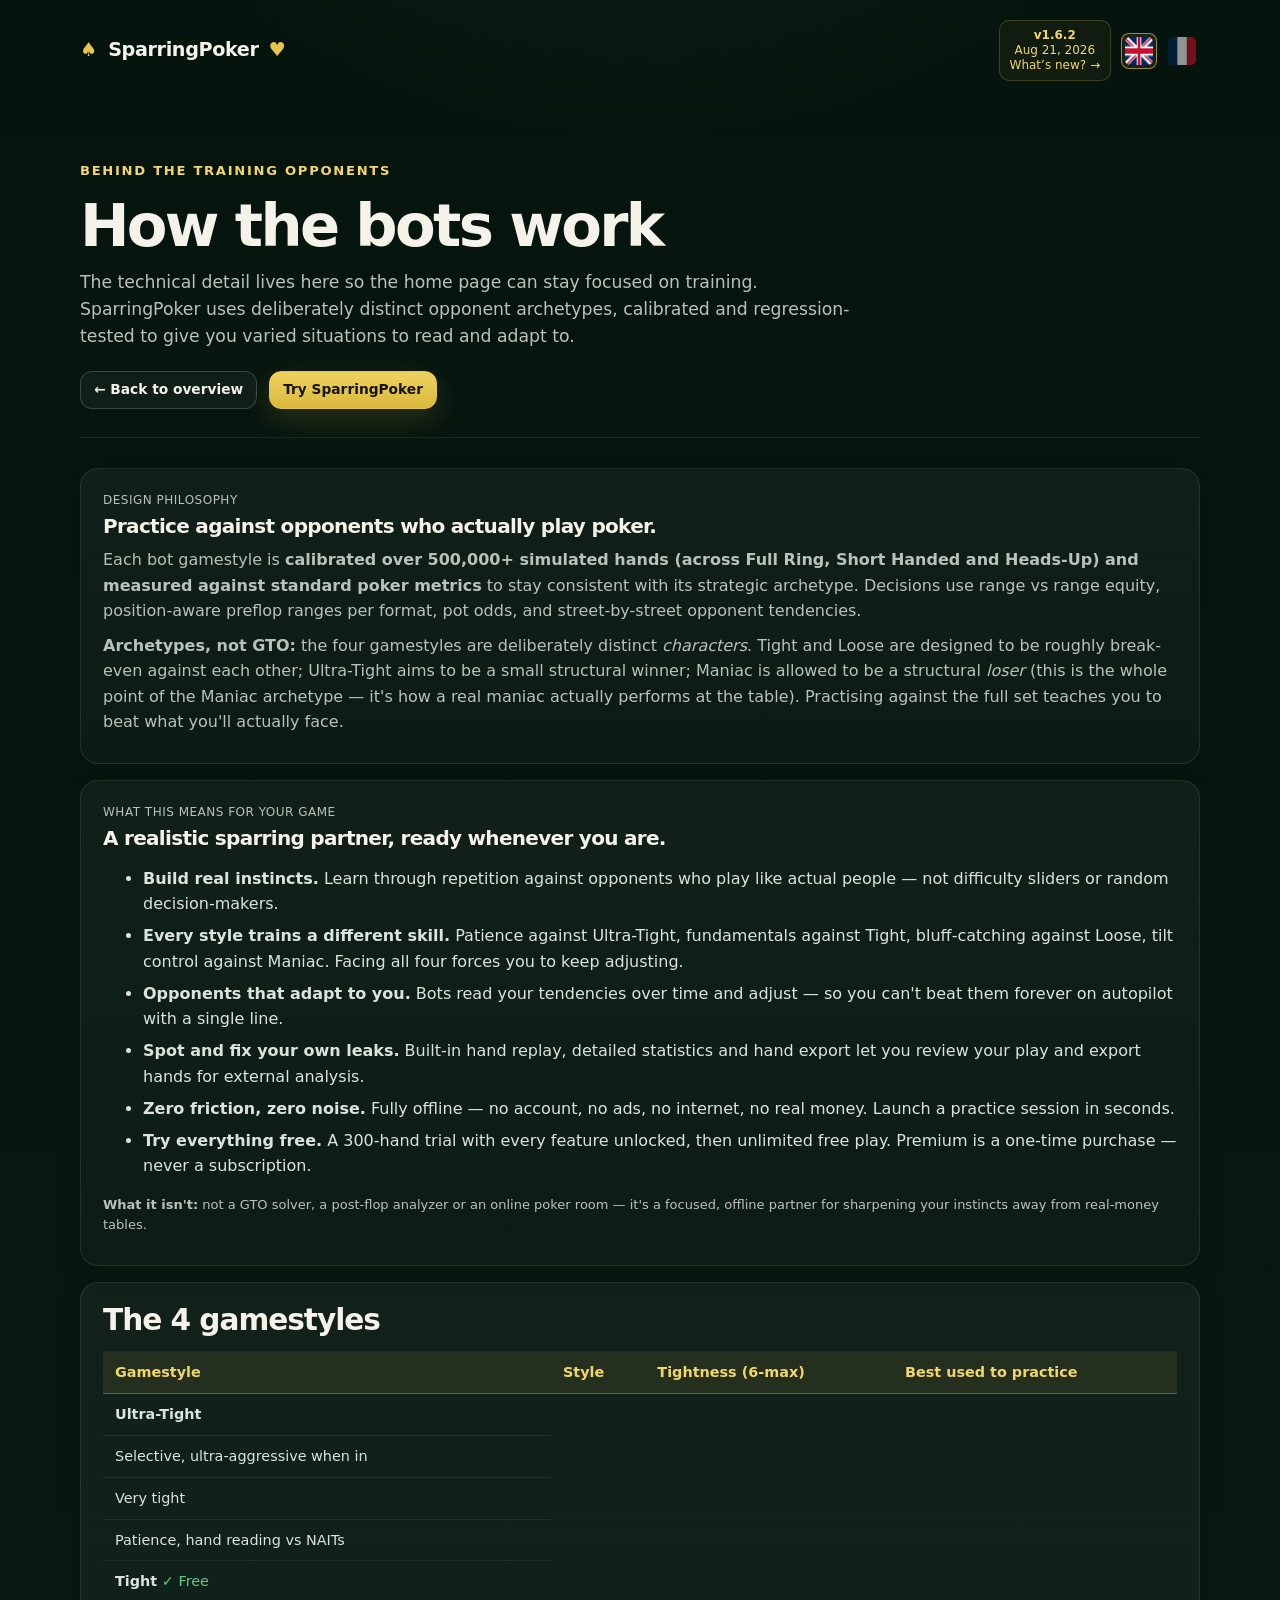
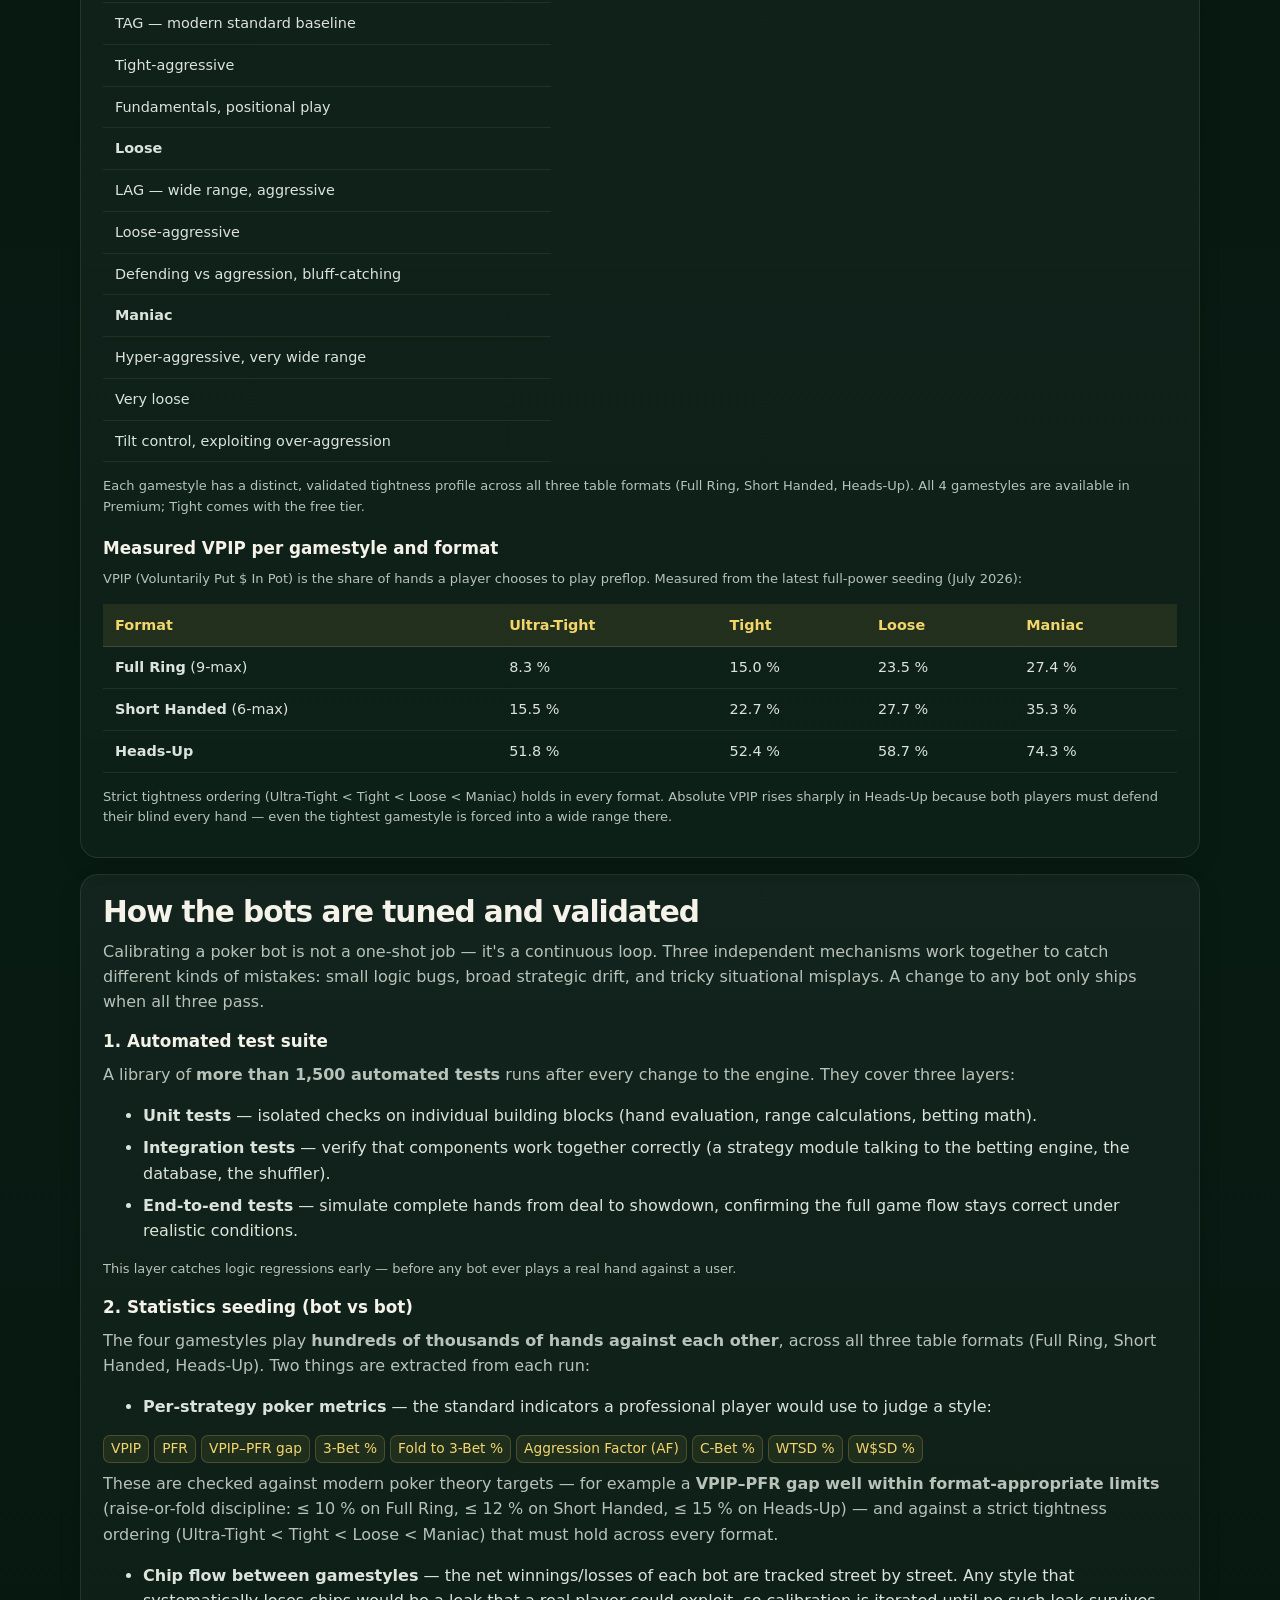
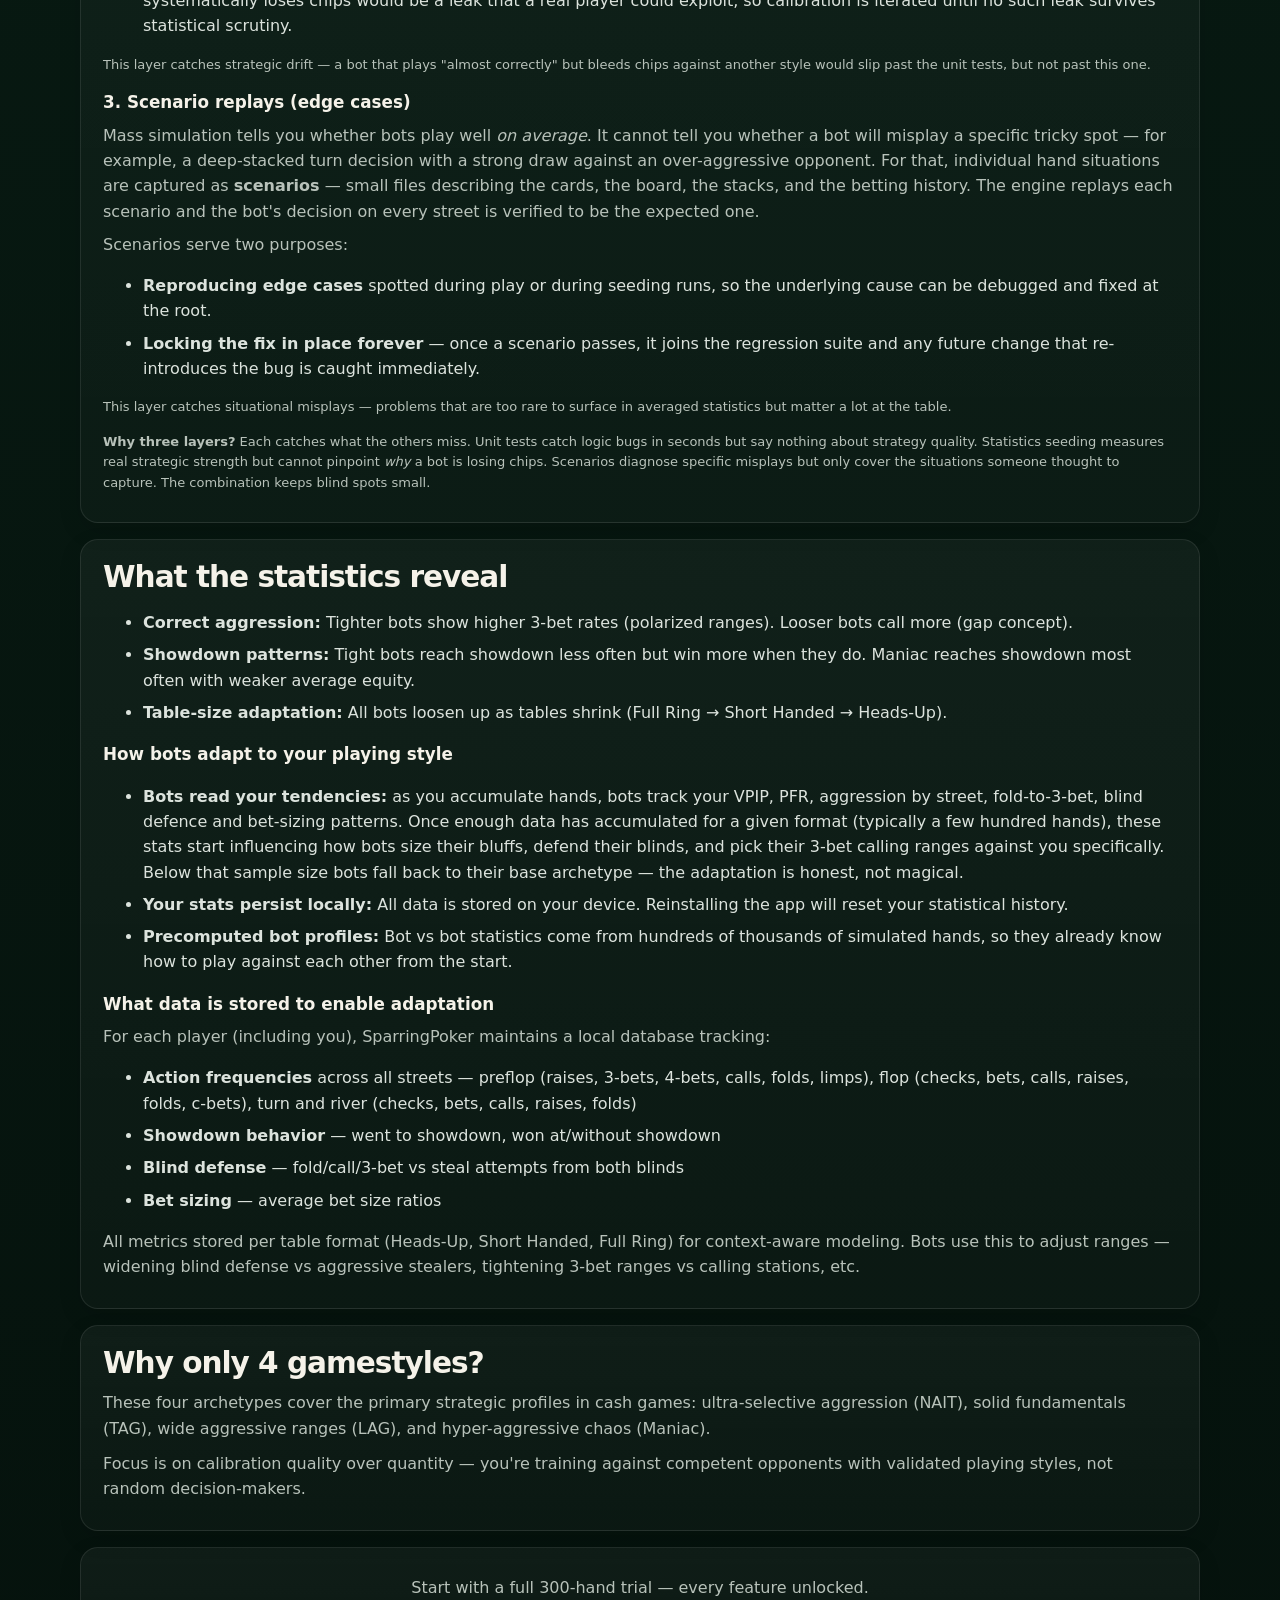
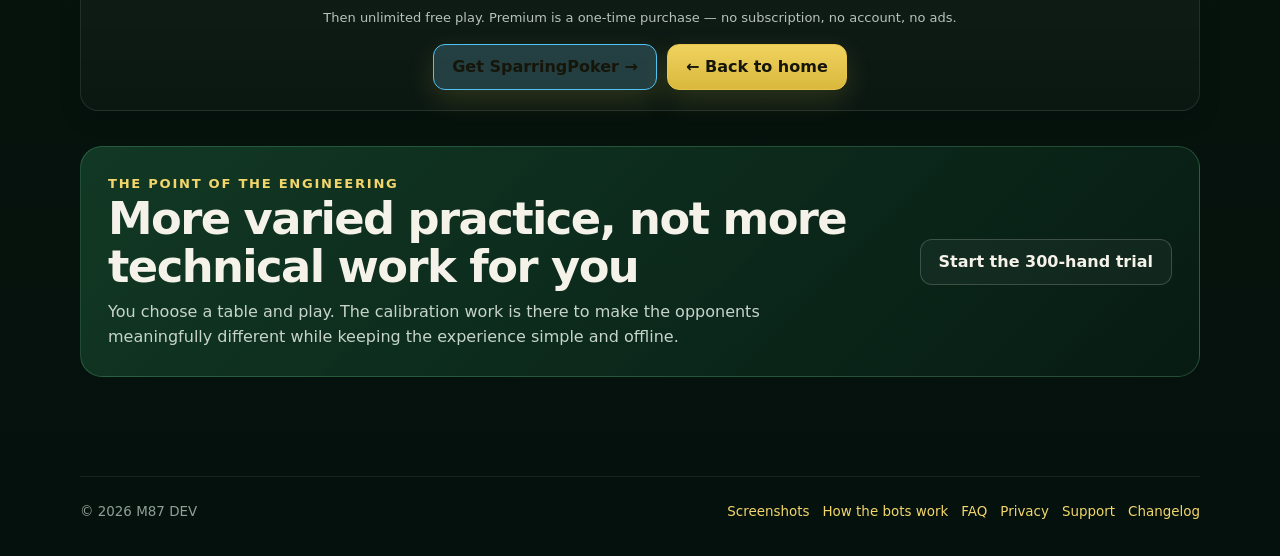
==== bots.html @ 1b7b64b9 "modified index's look&feel and message, step 2" ====
<!doctype html>
<html lang="en"><head><meta charset="utf-8"><meta name="viewport" content="width=device-width,initial-scale=1">
<title>How the Bots Work — SparringPoker</title><meta name="description" content="How SparringPoker calibrates distinct poker opponent styles for realistic offline practice."><meta name="theme-color" content="#071710">
<link rel="stylesheet" href="assets/site.css"></head>
<body data-base="" class=""><div class="shell"><header class="topbar">
      <a class="brand" href="index.html"><span class="brand-mark">♠</span> SparringPoker <span class="brand-mark">♥</span></a>
      <div class="top-actions">
        <a class="version-badge" href="changelog.html" aria-label="Latest version"></a>
        <div class="lang-switch" aria-label="Language">
          <button class="lang-btn" type="button" data-lang-flag="en" aria-label="English"><img src="flag_en.png" alt=""></button>
          <button class="lang-btn" type="button" data-lang-flag="fr" aria-label="Français"><img src="flag_fr.png" alt=""></button>
        </div>
      </div>
    </header><main class="page-main">
<section class="page-hero"><div class="page-kicker" data-lang="en">Behind the training opponents</div><div class="page-kicker" data-lang="fr">Dans les coulisses des adversaires d'entraînement</div>
<h1 data-lang="en">How the bots work</h1><h1 data-lang="fr">Comment fonctionnent les bots</h1>
<p class="lead" data-lang="en">The technical detail lives here so the home page can stay focused on training. SparringPoker uses deliberately distinct opponent archetypes, calibrated and regression-tested to give you varied situations to read and adapt to.</p>
<p class="lead" data-lang="fr">Les détails techniques sont regroupés ici afin que la page d'accueil reste centrée sur l'entraînement. SparringPoker utilise des archétypes d'adversaires volontairement distincts, calibrés et testés en régression pour vous exposer à des situations variées.</p>
<div class="actions"><a class="btn secondary small" href="index.html"><span data-lang="en">← Back to overview</span><span data-lang="fr">← Retour à la présentation</span></a><a class="btn small" href="index.html#download"><span data-lang="en">Try SparringPoker</span><span data-lang="fr">Essayer SparringPoker</span></a></div></section>
<div class="content-stack"><div class="box">
<p class="muted" style="margin:0 0 6px;font-size:12px;text-transform:uppercase;letter-spacing:0.5px">
<span class="active" data-lang="en">Design Philosophy</span>
<span data-lang="fr">Positionnement</span>
</p>
<h2 class="active" data-lang="en" style="font-size:20px;margin-bottom:10px">Practice against opponents who actually
      play poker.</h2>
<h2 data-lang="fr" style="font-size:20px;margin-bottom:10px">Entraînez-vous contre des adversaires qui jouent
      vraiment au poker.</h2>
<p class="active" data-lang="en">Each bot gamestyle is <strong>calibrated over 500,000+ simulated hands
        (across Full Ring, Short Handed and Heads-Up) and measured against standard poker metrics</strong> to stay
      consistent with its strategic archetype. Decisions use range vs range equity, position-aware preflop ranges per
      format, pot odds, and street-by-street opponent tendencies.</p>
<p data-lang="fr">Chaque style de jeu est <strong>calibré sur plus de 500 000 mains simulées (Full Ring, Short
        Handed et Heads-Up cumulés) et mesuré selon des métriques poker standard</strong> pour rester cohérent avec son
      archétype stratégique. Les décisions s'appuient sur l'équité range vs range, des ranges préflop par position
      spécifiques au format, les cotes du pot et les tendances adverses street par street.</p>
<p class="active" data-lang="en" style="margin-top:10px"><strong>Archetypes, not GTO:</strong> the four gamestyles
      are deliberately distinct <em>characters</em>. Tight and Loose are designed to be roughly break-even against each
      other; Ultra-Tight aims to be a small structural winner; Maniac is allowed to be a structural <em>loser</em>
      (this is the whole point of the Maniac archetype — it's how a real maniac actually performs at the table).
      Practising against the full set teaches you to beat what you'll actually face.</p>
<p data-lang="fr" style="margin-top:10px"><strong>Des archétypes, pas du GTO :</strong> les quatre styles sont des
      <em>personnages</em> volontairement distincts. Tight et Loose sont conçus pour être approximativement à
      l'équilibre l'un contre l'autre ; Sur nos statistiques bot contre bot, Ultra-Tight tend à être un léger gagnant
      structurel ; Maniac est dangereux et imprévisible,
      peut parfois gagner gros, mais est, sur le long terme, un <em>perdant</em> structurel (c'est tout l'intérêt de
      l'archétype Maniac :
      c'est ainsi qu'un vrai maniac se comporte réellement à la table). S'entraîner contre les 4 personnalités vous
      apprend à battre la plupart de ceux
      que vous rencontrerez réellement.
    </p>
</div>
<div class="box">
<p class="muted" style="margin:0 0 6px;font-size:12px;text-transform:uppercase;letter-spacing:0.5px">
<span class="active" data-lang="en">What this means for your game</span>
<span data-lang="fr">Ce que ça change pour votre jeu</span>
</p>
<h2 class="active" data-lang="en" style="font-size:20px;margin-bottom:10px">A realistic sparring partner, ready
      whenever you are.</h2>
<h2 data-lang="fr" style="font-size:20px;margin-bottom:10px">Un partenaire d'entraînement réaliste, disponible
      quand vous voulez.</h2>
<ul>
<li class="active" data-lang="en"><strong>Build real instincts.</strong> Learn through repetition against
        opponents who play like actual people — not difficulty sliders or random decision-makers.</li>
<li data-lang="fr"><strong>Développez de vrais réflexes.</strong> Apprenez par la répétition face à des
        adversaires qui jouent comme de vraies personnes — pas des curseurs de difficulté ni des décideurs aléatoires.</li>
<li class="active" data-lang="en"><strong>Every style trains a different skill.</strong> Patience against
        Ultra-Tight, fundamentals against Tight, bluff-catching against Loose, tilt control against Maniac. Facing all
        four forces you to keep adjusting.</li>
<li data-lang="fr"><strong>Chaque style travaille une compétence.</strong> La patience face à l'Ultra-Tight, les
        fondamentaux face au Tight, attraper les bluffs face au Loose, le contrôle du tilt face au Maniac. Affronter les
        quatre vous force à vous adapter en permanence.</li>
<li class="active" data-lang="en"><strong>Opponents that adapt to you.</strong> Bots read your tendencies over
        time and adjust — so you can't beat them forever on autopilot with a single line.</li>
<li data-lang="fr"><strong>Des adversaires qui s'adaptent à vous.</strong> Les bots lisent vos tendances au fil du
        temps et s'ajustent — impossible de les battre indéfiniment en pilote automatique avec une seule ligne.</li>
<li class="active" data-lang="en"><strong>Spot and fix your own leaks.</strong> Built-in hand replay, detailed
        statistics and hand export let you review your play and export hands for external analysis.</li>
<li data-lang="fr"><strong>Repérez et corrigez vos fuites.</strong> Le replay de mains intégré, des statistiques
        détaillées et l'export de mains vous permettent de revoir votre jeu et d'analyser vos mains ailleurs.</li>
<li class="active" data-lang="en"><strong>Zero friction, zero noise.</strong> Fully offline — no account, no ads,
        no internet, no real money. Launch a practice session in seconds.</li>
<li data-lang="fr"><strong>Aucune friction, aucun bruit.</strong> Entièrement hors ligne — pas de compte, pas de
        pubs, pas d'internet, pas d'argent réel. Lancez une session en quelques secondes.</li>
<li class="active" data-lang="en"><strong>Try everything free.</strong> A 300-hand trial with every feature
        unlocked, then unlimited free play. Premium is a one-time purchase — never a subscription.</li>
<li data-lang="fr"><strong>Essayez tout gratuitement.</strong> Un essai de 300 mains avec toutes les
        fonctionnalités débloquées, puis du jeu illimité gratuit. Le Premium est un achat unique — jamais un abonnement.</li>
</ul>
<p class="muted" data-lang="en" style="margin-top:10px;font-size:13px"><strong>What it isn't:</strong>
      not a GTO solver, a post-flop analyzer or an online poker room — it's a focused, offline partner for sharpening
      your instincts away from real-money tables.</p>
<p class="muted" data-lang="fr" style="margin-top:10px;font-size:13px"><strong>Ce que ce n'est pas :</strong> ni un
      solveur GTO, ni un analyseur post-flop, ni une salle de poker en ligne — c'est un partenaire hors ligne dédié à
      aiguiser vos réflexes, loin des tables en argent réel.</p>
</div>
<div class="box">
<h2 class="active" data-lang="en">The 4 gamestyles</h2>
<h2 data-lang="fr">Les 4 styles de jeu</h2>
<table>
<thead>
<tr>
<th><span class="active" data-lang="en">Gamestyle</span><span data-lang="fr">Style de jeu</span></th>
<th><span class="active" data-lang="en">Style</span><span data-lang="fr">Style</span></th>
<th><span class="active" data-lang="en">Tightness (6-max)</span><span data-lang="fr">Sélectivité
              (6-max)</span></th>
<th><span class="active" data-lang="en">Best used to practice</span><span data-lang="fr">Idéal pour
              pratiquer</span></th>
</tr>
</thead>
<tbody>
<tr>
<td class="active" data-lang="en"><strong>Ultra-Tight</strong></td>
<td data-lang="fr"><strong>Ultra-Tight</strong></td>
<td class="active" data-lang="en">Selective, ultra-aggressive when in</td>
<td data-lang="fr">Sélectif, ultra-agressif quand il joue</td>
<td class="active" data-lang="en">Very tight</td>
<td data-lang="fr">Très serré</td>
<td class="active" data-lang="en">Patience, hand reading vs NAITs</td>
<td data-lang="fr">Patience, lecture des mains face aux NAIT</td>
</tr>
<tr>
<td class="active" data-lang="en"><strong>Tight</strong> <span class="ok">✓ Free</span></td>
<td data-lang="fr"><strong>Tight</strong> <span class="ok">✓ Gratuit</span></td>
<td class="active" data-lang="en">TAG — modern standard baseline</td>
<td data-lang="fr">TAG — base standard moderne</td>
<td class="active" data-lang="en">Tight-aggressive</td>
<td data-lang="fr">Tight-aggressive</td>
<td class="active" data-lang="en">Fundamentals, positional play</td>
<td data-lang="fr">Fondamentaux, jeu positionnel</td>
</tr>
<tr>
<td class="active" data-lang="en"><strong>Loose</strong></td>
<td data-lang="fr"><strong>Loose</strong></td>
<td class="active" data-lang="en">LAG — wide range, aggressive</td>
<td data-lang="fr">LAG — large range, agressif</td>
<td class="active" data-lang="en">Loose-aggressive</td>
<td data-lang="fr">Loose-aggressive</td>
<td class="active" data-lang="en">Defending vs aggression, bluff-catching</td>
<td data-lang="fr">Défense contre l'agressivité, attraper les bluffs</td>
</tr>
<tr>
<td class="active" data-lang="en"><strong>Maniac</strong></td>
<td data-lang="fr"><strong>Maniac</strong></td>
<td class="active" data-lang="en">Hyper-aggressive, very wide range</td>
<td data-lang="fr">Hyper-agressif, range très large</td>
<td class="active" data-lang="en">Very loose</td>
<td data-lang="fr">Très large</td>
<td class="active" data-lang="en">Tilt control, exploiting over-aggression</td>
<td data-lang="fr">Contrôle du tilt, exploiter la sur-aggressivité</td>
</tr>
</tbody>
</table>
<p class="muted" data-lang="en" style="margin-top:8px;font-size:13px">Each gamestyle has a distinct,
      validated tightness profile across all three table formats (Full Ring, Short Handed, Heads-Up). All 4 gamestyles
      are available in Premium; Tight comes with the free tier.</p>
<p class="muted" data-lang="fr" style="margin-top:8px;font-size:13px">Chaque style de jeu a un profil de sélectivité
      distinct et validé sur les trois formats de table (Full Ring, Short Handed, Heads-Up). Les 4 styles sont
      disponibles en Premium ; Tight est inclus dans la version gratuite.</p>
<h3 class="active" data-lang="en" style="margin-top:18px">Measured VPIP per gamestyle and format</h3>
<h3 data-lang="fr" style="margin-top:18px">VPIP mesuré par style de jeu et par format</h3>
<p class="active" data-lang="en" style="font-size:13px">VPIP (Voluntarily Put $ In Pot) is the share of hands a
      player chooses to play preflop. Measured from the latest full-power seeding (July 2026):</p>
<p data-lang="fr" style="font-size:13px">VPIP (Voluntarily Put $ In Pot) est la part de mains qu'un joueur décide
      de jouer préflop. Mesuré sur des centaines de milliers de mains jouées automatiquement, bots contre bots (juillet 2026) :</p>
<table>
<thead>
<tr>
<th><span class="active" data-lang="en">Format</span><span data-lang="fr">Format</span></th>
<th>Ultra-Tight</th>
<th>Tight</th>
<th>Loose</th>
<th>Maniac</th>
</tr>
</thead>
<tbody>
<tr>
<td><strong>Full Ring</strong> (9-max)</td>
<td>8.3 %</td>
<td>15.0 %</td>
<td>23.5 %</td>
<td>27.4 %</td>
</tr>
<tr>
<td><strong>Short Handed</strong> (6-max)</td>
<td>15.5 %</td>
<td>22.7 %</td>
<td>27.7 %</td>
<td>35.3 %</td>
</tr>
<tr>
<td><strong>Heads-Up</strong></td>
<td>51.8 %</td>
<td>52.4 %</td>
<td>58.7 %</td>
<td>74.3 %</td>
</tr>
</tbody>
</table>
<p class="muted" data-lang="en" style="font-size:13px">Strict tightness ordering (Ultra-Tight &lt;
      Tight &lt; Loose &lt; Maniac) holds in every format. Absolute VPIP rises sharply in Heads-Up because both players
      must defend their blind every hand — even the tightest gamestyle is forced into a wide range there.</p>
<p class="muted" data-lang="fr" style="font-size:13px">L'ordre strict de sélectivité (Ultra-Tight &lt; Tight &lt;
      Loose &lt; Maniac) est respecté sur chaque format. Le VPIP absolu monte fortement en Heads-Up parce que les deux
      joueurs doivent défendre leur blinde à chaque main — même le style le plus serré y est contraint à une range
      large.</p>
</div>
<div class="box">
<h2 class="active" data-lang="en">How the bots are tuned and validated</h2>
<h2 data-lang="fr">Comment les bots sont calibrés et validés</h2>
<p class="active" data-lang="en">Calibrating a poker bot is not a one-shot job — it's a continuous loop. Three
      independent mechanisms work together to catch different kinds of mistakes: small logic bugs, broad strategic
      drift, and tricky situational misplays. A change to any bot only ships when all three pass.</p>
<p data-lang="fr">Calibrer un bot de poker n'est pas un travail ponctuel — c'est une boucle continue. Trois
      mécanismes indépendants travaillent ensemble pour détecter différents types d'erreurs : petits bugs logiques,
      dérives stratégiques globales, et erreurs dans des situations délicates. Une modification d'un bot n'est validée
      que lorsque les trois mécanismes passent.</p>
<h3 class="active" data-lang="en" style="margin-top:14px">1. Automated test suite</h3>
<h3 data-lang="fr" style="margin-top:14px">1. Suite de tests automatisés</h3>
<p class="active" data-lang="en">A library of <strong>more than 1,500 automated tests</strong> runs after every
      change to the engine. They cover three layers:</p>
<p data-lang="fr">Une bibliothèque de <strong>plus de 1 500 tests automatisés</strong> s'exécute après chaque
      modification du moteur. Elle couvre trois couches :</p>
<ul>
<li class="active" data-lang="en"><strong>Unit tests</strong> — isolated checks on individual building blocks
        (hand evaluation, range calculations, betting math).</li>
<li data-lang="fr"><strong>Tests unitaires</strong> — vérifications isolées sur les briques individuelles
        (évaluation des mains, calcul des ranges, mathématiques de mise).</li>
<li class="active" data-lang="en"><strong>Integration tests</strong> — verify that components work together
        correctly (a strategy module talking to the betting engine, the database, the shuffler).</li>
<li data-lang="fr"><strong>Tests d'intégration</strong> — vérifient que les composants fonctionnent correctement
        ensemble (un module de stratégie qui dialogue avec le moteur de mise, la base de données, le mélangeur).</li>
<li class="active" data-lang="en"><strong>End-to-end tests</strong> — simulate complete hands from deal to
        showdown, confirming the full game flow stays correct under realistic conditions.</li>
<li data-lang="fr"><strong>Tests end-to-end</strong> — simulent des mains complètes du donne au showdown, en
        confirmant que le déroulement complet du jeu reste correct dans des conditions réalistes.</li>
</ul>
<p class="muted" data-lang="en" style="font-size:13px">This layer catches logic regressions early —
      before any bot ever plays a real hand against a user.</p>
<p class="muted" data-lang="fr" style="font-size:13px">Cette couche attrape les régressions logiques tôt — avant
      qu'un bot ne joue une seule vraie main contre un utilisateur.</p>
<h3 class="active" data-lang="en" style="margin-top:14px">2. Statistics seeding (bot vs bot)</h3>
<h3 data-lang="fr" style="margin-top:14px">2. Seeding statistique (bot vs bot)</h3>
<p class="active" data-lang="en">The four gamestyles play <strong>hundreds of thousands of hands against each
        other</strong>, across all three table formats (Full Ring, Short Handed, Heads-Up). Two things are extracted
      from each run:</p>
<p data-lang="fr">Les quatre styles de jeu disputent <strong>des centaines de milliers de mains les uns contre les
        autres</strong>, sur les trois formats (Full Ring, Short Handed, Heads-Up). Deux choses sont extraites de chaque
      session :</p>
<ul>
<li class="active" data-lang="en"><strong>Per-strategy poker metrics</strong> — the standard indicators a
        professional player would use to judge a style:</li>
<li data-lang="fr"><strong>Métriques poker par stratégie</strong> — les indicateurs standards qu'un joueur
        professionnel utiliserait pour juger un style :</li>
</ul>
<p style="margin-top:6px">
<span class="stat-pill">VPIP</span>
<span class="stat-pill">PFR</span>
<span class="stat-pill">VPIP–PFR gap</span>
<span class="stat-pill">3-Bet %</span>
<span class="stat-pill">Fold to 3-Bet %</span>
<span class="stat-pill">Aggression Factor (AF)</span>
<span class="stat-pill">C-Bet %</span>
<span class="stat-pill">WTSD %</span>
<span class="stat-pill">W$SD %</span>
</p>
<p class="active" data-lang="en" style="margin-top:8px">These are checked against modern poker theory targets — for
      example a <strong>VPIP–PFR gap well within format-appropriate limits</strong> (raise-or-fold discipline: ≤ 10 %
      on Full Ring, ≤ 12 % on Short Handed, ≤ 15 % on Heads-Up) — and against a strict tightness
      ordering (Ultra-Tight &lt; Tight &lt; Loose &lt; Maniac) that must hold across every format.</p>
<p data-lang="fr" style="margin-top:8px">Elles sont confrontées aux cibles de la théorie poker moderne — par
      exemple un <strong>écart VPIP–PFR dans les limites du format</strong> (discipline raise-or-fold : ≤ 10 % en Full
      Ring, ≤ 12 % en Short Handed, ≤ 15 % en Heads-Up) — et à un ordre de sélectivité
      strict (Ultra-Tight &lt; Tight &lt; Loose &lt; Maniac) qui doit être respecté sur chaque format.</p>
<ul>
<li class="active" data-lang="en"><strong>Chip flow between gamestyles</strong> — the net winnings/losses of each
        bot are tracked street by street. Any style that systematically loses chips would be a leak that a real player
        could exploit, so calibration is iterated until no such leak survives statistical scrutiny.</li>
<li data-lang="fr"><strong>Flux de jetons entre styles</strong> — les gains/pertes nets de chaque bot sont suivis
        street par street. Tout style qui perdrait systématiquement des jetons constituerait une fuite qu'un joueur
        réel pourrait exploiter, la calibration est donc itérée jusqu'à ce qu'aucune fuite ne survive à l'analyse
        statistique.</li>
</ul>
<p class="muted" data-lang="en" style="font-size:13px">This layer catches strategic drift — a bot
      that plays "almost correctly" but bleeds chips against another style would slip past the unit tests, but not past
      this one.</p>
<p class="muted" data-lang="fr" style="font-size:13px">Cette couche attrape les dérives stratégiques — un bot qui
      joue « presque correctement » mais perd des jetons contre un autre style passerait au travers des tests
      unitaires, mais pas de celui-ci.</p>
<h3 class="active" data-lang="en" style="margin-top:14px">3. Scenario replays (edge cases)</h3>
<h3 data-lang="fr" style="margin-top:14px">3. Replays de scénarios (cas particuliers)</h3>
<p class="active" data-lang="en">Mass simulation tells you whether bots play well <em>on average</em>. It cannot
      tell you whether a bot will misplay a specific tricky spot — for example, a deep-stacked turn decision with a
      strong draw against an over-aggressive opponent. For that, individual hand situations are captured as
      <strong>scenarios</strong> — small files describing the cards, the board, the stacks, and the betting history.
      The engine replays each scenario and the bot's decision on every street is verified to be the expected one.
    </p>
<p data-lang="fr">La simulation de masse vous dit si les bots jouent bien <em>en moyenne</em>. Elle ne peut pas
      dire si un bot va mal jouer un spot délicat précis — par exemple une décision au turn en stack profond avec un
      tirage fort face à un adversaire sur-agressif. Pour ça, des situations individuelles sont capturées sous forme
      de <strong>scénarios</strong> — de petits fichiers décrivant les cartes, le board, les stacks, et l'historique
      de mise. Le moteur rejoue chaque scénario et la décision du bot à chaque street est vérifiée comme étant celle
      attendue.</p>
<p class="active" data-lang="en" style="margin-top:8px">Scenarios serve two purposes:</p>
<p data-lang="fr" style="margin-top:8px">Les scénarios servent à deux choses :</p>
<ul>
<li class="active" data-lang="en"><strong>Reproducing edge cases</strong> spotted during play or during seeding
        runs, so the underlying cause can be debugged and fixed at the root.</li>
<li data-lang="fr"><strong>Reproduire des cas particuliers</strong> repérés en jeu ou lors des seedings, pour que
        la cause profonde puisse être déboguée et corrigée à la racine.</li>
<li class="active" data-lang="en"><strong>Locking the fix in place forever</strong> — once a scenario passes, it
        joins the regression suite and any future change that re-introduces the bug is caught immediately.</li>
<li data-lang="fr"><strong>Verrouiller la correction de manière permanente</strong> — une fois qu'un scénario
        passe, il rejoint la suite de régression et toute modification future qui réintroduirait le bug est détectée
        immédiatement.</li>
</ul>
<p class="muted" data-lang="en" style="font-size:13px">This layer catches situational misplays —
      problems that are too rare to surface in averaged statistics but matter a lot at the table.</p>
<p class="muted" data-lang="fr" style="font-size:13px">Cette couche attrape les erreurs situationnelles — des
      problèmes trop rares pour ressortir dans les statistiques moyennées, mais qui comptent beaucoup à la table.</p>
<p class="muted" data-lang="en" style="margin-top:14px;font-size:13px"><strong>Why three
        layers?</strong>
      Each catches what the others miss. Unit tests catch logic bugs in seconds but say nothing about strategy quality.
      Statistics seeding measures real strategic strength but cannot pinpoint <em>why</em> a bot is losing chips.
      Scenarios diagnose specific misplays but only cover the situations someone thought to capture. The combination
      keeps blind spots small.</p>
<p class="muted" data-lang="fr" style="margin-top:14px;font-size:13px"><strong>Pourquoi trois couches ?</strong>
      Chacune attrape ce que les autres ratent. Les tests unitaires détectent les bugs logiques en quelques secondes
      mais ne disent rien sur la qualité stratégique. Le seeding statistique mesure la force stratégique réelle mais
      ne peut pas pointer <em>pourquoi</em> un bot perd des jetons. Les scénarios diagnostiquent des erreurs précises
      mais ne couvrent que les situations que quelqu'un a pensé à capturer. La combinaison réduit les angles morts.</p>
</div>
<div class="box">
<h2 class="active" data-lang="en">What the statistics reveal</h2>
<h2 data-lang="fr">Ce que révèlent les statistiques</h2>
<ul>
<li class="active" data-lang="en"><strong>Correct aggression:</strong> Tighter bots show higher 3-bet rates
        (polarized ranges). Looser bots call more (gap concept).</li>
<li data-lang="fr"><strong>Agression correcte :</strong> Les bots tight ont des taux de 3-bet plus élevés (ranges
        polarisées). Les bots loose appellent plus (gap concept).</li>
<li class="active" data-lang="en"><strong>Showdown patterns:</strong> Tight bots reach showdown less often but win
        more when they do. Maniac reaches showdown most often with weaker average equity.</li>
<li data-lang="fr"><strong>Patterns au showdown :</strong> Les bots tight vont moins souvent au showdown mais
        gagnent davantage quand ils y vont. Le Maniac y va plus souvent avec une equity moyenne plus faible.</li>
<li class="active" data-lang="en"><strong>Table-size adaptation:</strong> All bots loosen up as tables shrink
        (Full Ring → Short Handed → Heads-Up).</li>
<li data-lang="fr"><strong>Adaptation aux formats :</strong> Tous les bots s'élargissent quand la table rétrécit
        (Full Ring → Short Handed → Heads-Up).</li>
</ul>
<h3 class="active" data-lang="en" style="margin-top:14px">How bots adapt to your playing style</h3>
<h3 data-lang="fr" style="margin-top:14px">Comment les bots s'adaptent à votre style</h3>
<ul>
<li class="active" data-lang="en"><strong>Bots read your tendencies:</strong> as you accumulate hands, bots
        track your VPIP, PFR, aggression by street, fold-to-3-bet, blind defence and bet-sizing patterns. Once enough
        data has accumulated for a given format (typically a few hundred hands), these stats start influencing how
        bots size their bluffs, defend their blinds, and pick their 3-bet calling ranges against you specifically.
        Below that sample size bots fall back to their base archetype — the adaptation is honest, not magical.</li>
<li data-lang="fr"><strong>Les bots lisent vos tendances :</strong> au fil des mains, les bots suivent vos VPIP,
        PFR, agressivité par street, fold-to-3-bet, défense des blindes et patterns de mise. Une fois assez de données
        accumulées pour un format donné (typiquement quelques centaines de mains), ces stats commencent à influencer
        la façon dont les bots dimensionnent leurs bluffs, défendent leurs blindes et choisissent leurs ranges de call
        de 3-bet contre vous spécifiquement. En dessous de ce seuil, les bots reviennent à leur archétype de base —
        l'adaptation est honnête, pas magique.</li>
<li class="active" data-lang="en"><strong>Your stats persist locally:</strong> All data is stored on your device.
        Reinstalling the app will reset your statistical history.</li>
<li data-lang="fr"><strong>Vos stats persistent localement :</strong> Toutes les données sont stockées sur votre
        appareil. Réinstaller l'app réinitialisera votre historique statistique.</li>
<li class="active" data-lang="en"><strong>Precomputed bot profiles:</strong> Bot vs bot statistics come from
        hundreds of thousands of simulated hands, so they already know how to play against each other from the start.
      </li>
<li data-lang="fr"><strong>Profils de bots précalculés :</strong> Les statistiques bot vs bot proviennent de
        centaines de milliers de mains simulées, ils savent donc déjà jouer les uns contre les autres dès le départ.
      </li>
</ul>
<h3 class="active" data-lang="en" style="margin-top:14px">What data is stored to enable adaptation</h3>
<h3 data-lang="fr" style="margin-top:14px">Quelles données sont stockées pour permettre l'adaptation</h3>
<p class="active" data-lang="en">For each player (including you), SparringPoker maintains a local database tracking:
    </p>
<p data-lang="fr">Pour chaque joueur (vous inclus), SparringPoker maintient une base de données locale qui suit :
    </p>
<ul>
<li class="active" data-lang="en"><strong>Action frequencies</strong> across all streets — preflop (raises,
        3-bets, 4-bets, calls, folds, limps), flop (checks, bets, calls, raises, folds, c-bets), turn and river (checks,
        bets, calls, raises, folds)</li>
<li data-lang="fr"><strong>Fréquences d'action</strong> sur toutes les streets — preflop (relances, 3-bets,
        4-bets, calls, folds, limps), flop (checks, mises, calls, relances, folds, c-bets), turn et river (checks,
        mises, calls, relances, folds)</li>
<li class="active" data-lang="en"><strong>Showdown behavior</strong> — went to showdown, won at/without showdown
      </li>
<li data-lang="fr"><strong>Comportement au showdown</strong> — allé au showdown, gagné avec/sans showdown</li>
<li class="active" data-lang="en"><strong>Blind defense</strong> — fold/call/3-bet vs steal attempts from both
        blinds</li>
<li data-lang="fr"><strong>Défense des blindes</strong> — fold/call/3-bet face aux tentatives de vol depuis les
        deux blindes</li>
<li class="active" data-lang="en"><strong>Bet sizing</strong> — average bet size ratios</li>
<li data-lang="fr"><strong>Taille des mises</strong> — ratios moyens de mise</li>
</ul>
<p class="active" data-lang="en" style="margin-top:8px">All metrics stored per table format (Heads-Up, Short Handed,
      Full Ring) for context-aware modeling. Bots use this to adjust ranges — widening blind defense vs aggressive
      stealers, tightening 3-bet ranges vs calling stations, etc.</p>
<p data-lang="fr" style="margin-top:8px">Toutes les métriques sont stockées par format de table (Heads-Up, Short
      Handed, Full Ring) pour une modélisation contextuelle. Les bots utilisent ces données pour ajuster leurs ranges —
      élargir la défense des blindes face aux voleurs agressifs, resserrer les ranges de 3-bet face aux calling
      stations, etc.</p>
</div>
<div class="box">
<h2 class="active" data-lang="en">Why only 4 gamestyles?</h2>
<h2 data-lang="fr">Pourquoi seulement 4 styles de jeu ?</h2>
<p class="active" data-lang="en">These four archetypes cover the primary strategic profiles in cash games:
      ultra-selective aggression (NAIT), solid fundamentals (TAG), wide aggressive ranges (LAG), and hyper-aggressive
      chaos (Maniac).</p>
<p data-lang="fr">Ces quatre archétypes couvrent les profils stratégiques principaux en cash game : agressivité
      ultra-sélective (NAIT), fondamentaux solides (TAG), ranges larges agressives (LAG), et chaos hyper-agressif
      (Maniac).</p>
<p class="active" data-lang="en" style="margin-top:10px">Focus is on calibration quality over quantity — you're
      training against competent opponents with validated playing styles, not random decision-makers.</p>
<p data-lang="fr" style="margin-top:10px">L'accent est mis sur la qualité de calibration plutôt que sur la quantité
      — vous vous entraînez contre des adversaires compétents aux styles validés, pas contre des décideurs aléatoires.
    </p>
</div>
<div class="box" style="text-align:center;padding:20px">
<p class="active" data-lang="en" style="font-size:16px;margin-bottom:6px">Start with a full 300-hand trial — every
      feature unlocked.</p>
<p data-lang="fr" style="font-size:16px;margin-bottom:6px">Commencez avec un essai complet de 300 mains — toutes les
      fonctionnalités débloquées.</p>
<p class="muted" style="font-size:13px;margin-bottom:16px">
<span class="active" data-lang="en">Then unlimited free play. Premium is a one-time purchase — no subscription,
        no account, no ads.</span>
<span data-lang="fr">Puis du jeu illimité gratuit. Le Premium est un achat unique — sans abonnement, sans
        compte, sans pub.</span>
</p>
<div style="display:flex;gap:10px;justify-content:center;flex-wrap:wrap">
<a class="btn" href="index.html#download" style="background:rgba(129,212,250,0.2);font-weight:600;border-color:#4fc3f7">
<span class="active" data-lang="en">Get SparringPoker →</span>
<span data-lang="fr">Obtenir SparringPoker →</span>
</a>
<a class="btn" href="index.html">
<span class="active" data-lang="en">← Back to home</span>
<span data-lang="fr">← Retour à l'accueil</span>
</a>
</div>
</div></div>
<section class="section compact"><div class="privacy-banner"><div><div class="section-kicker" data-lang="en">The point of the engineering</div><div class="section-kicker" data-lang="fr">Le but de cette ingénierie</div><h2 data-lang="en">More varied practice, not more technical work for you</h2><h2 data-lang="fr">Plus de variété à l'entraînement, pas plus de technique à gérer</h2><p data-lang="en">You choose a table and play. The calibration work is there to make the opponents meaningfully different while keeping the experience simple and offline.</p><p data-lang="fr">Vous choisissez une table et vous jouez. Le travail de calibration sert à rendre les adversaires réellement différents tout en gardant une expérience simple et hors ligne.</p></div><a class="cta secondary" href="index.html#download"><span data-lang="en">Start the 300-hand trial</span><span data-lang="fr">Commencer l'essai de 300 mains</span></a></div></section>
</main><footer class="footer">
      <div>© <span data-current-year></span> M87 DEV</div>
      <div class="footer-links">
        <a href="screenshots.html"><span data-lang="en">Screenshots</span><span data-lang="fr">Captures</span></a>
        <a href="bots.html"><span data-lang="en">How the bots work</span><span data-lang="fr">Fonctionnement des bots</span></a>
        <a href="faq.html">FAQ</a>
        <a href="privacy.html"><span data-lang="en">Privacy</span><span data-lang="fr">Confidentialité</span></a>
        <a href="support.html">Support</a>
        <a href="changelog.html">Changelog</a>
      </div>
    </footer></div><script src="assets/site.js"></script></body></html>
---- assets/site.css ----
:root {
  --bg:#06140e; --bg-2:#0a2117; --panel:rgba(14,35,26,.88); --panel-strong:rgba(17,42,31,.96);
  --line:rgba(238,200,76,.20); --line-soft:rgba(255,255,255,.09); --gold:#e7c44a; --gold-2:#f2d66c;
  --green:#67c58a; --text:#f5f2e9; --muted:#b8c2ba; --muted-2:#8fa097; --danger:#e98575;
  --radius:18px; --shadow:0 18px 45px rgba(0,0,0,.34);
}
*{box-sizing:border-box} html{scroll-behavior:smooth} body{margin:0;font-family:Inter,ui-sans-serif,system-ui,-apple-system,BlinkMacSystemFont,"Segoe UI",sans-serif;color:var(--text);background:radial-gradient(circle at 50% -10%,rgba(35,105,71,.34),transparent 42rem),linear-gradient(180deg,#06140e 0%,#081b13 45%,#05110c 100%);min-height:100vh;line-height:1.58}
a{color:var(--gold-2);text-decoration:none} a:hover{text-decoration:underline} img{max-width:100%} code{color:#f0d878}
.shell{width:min(1120px,calc(100% - 32px));margin:0 auto}.narrow{width:min(860px,calc(100% - 32px));margin:0 auto}
.topbar{display:flex;align-items:center;justify-content:space-between;gap:20px;padding:20px 0 10px}.brand{display:flex;align-items:baseline;gap:10px;color:var(--text);font-weight:800;letter-spacing:-.02em;font-size:1.2rem}.brand:hover{text-decoration:none}.brand-mark{color:var(--gold);letter-spacing:.05em}.top-actions{display:flex;align-items:center;gap:10px;flex-wrap:wrap;justify-content:flex-end}.lang-switch{display:flex;gap:7px}.lang-btn{appearance:none;border:1px solid transparent;background:transparent;padding:3px;border-radius:8px;cursor:pointer;opacity:.55;line-height:0}.lang-btn:hover{opacity:.9}.lang-btn.active{opacity:1;border-color:rgba(231,196,74,.65);background:rgba(231,196,74,.08)}.lang-btn img{width:28px;height:28px;border-radius:5px;display:block}.version-badge{display:none;padding:7px 10px;border:1px solid var(--line);border-radius:10px;color:var(--gold-2);background:rgba(231,196,74,.05);font-size:12px;text-align:center;line-height:1.25}.version-badge:hover{background:rgba(231,196,74,.11);text-decoration:none}
.hero{padding:46px 0 38px;display:grid;grid-template-columns:.94fr 1.06fr;gap:52px;align-items:center}.eyebrow,.section-kicker,.page-kicker{color:var(--gold-2);font-size:.82rem;font-weight:800;text-transform:uppercase;letter-spacing:.13em;margin-bottom:13px}.hero h1{font-size:clamp(2.45rem,4.6vw,4.2rem);line-height:1.01;letter-spacing:-.05em;margin:0 0 20px;max-width:620px}.hero-copy{font-size:clamp(1.04rem,1.8vw,1.2rem);color:#d8ddd7;max-width:630px;margin:0 0 25px}.hero-copy strong{color:#fff}.actions{display:flex;gap:12px;flex-wrap:wrap;align-items:center}.cta,.btn{display:inline-flex;align-items:center;justify-content:center;min-height:46px;padding:0 18px;border-radius:12px;border:1px solid var(--gold);background:linear-gradient(180deg,#efd25f,#d9b83c);color:#161509;font-weight:800;box-shadow:0 10px 28px rgba(231,196,74,.16)}.cta:hover,.btn:hover{text-decoration:none;filter:brightness(1.05);transform:translateY(-1px)}.cta.secondary,.btn.secondary{color:var(--text);background:rgba(255,255,255,.04);border-color:rgba(255,255,255,.18);box-shadow:none}.cta.small,.btn.small{min-height:38px;padding:0 13px;font-size:.86rem}.trust-row{display:flex;gap:8px;flex-wrap:wrap;margin-top:22px;color:#d1d7d1;font-size:.84rem}.trust-pill{border:1px solid rgba(255,255,255,.11);background:rgba(255,255,255,.035);border-radius:999px;padding:7px 10px}.hero-visual{position:relative;border:1px solid var(--line);background:linear-gradient(145deg,rgba(231,196,74,.08),rgba(9,33,22,.32));border-radius:26px;padding:12px;box-shadow:var(--shadow);overflow:hidden}.hero-visual img{display:block;border-radius:16px;width:100%;height:auto}.hero-tag{position:absolute;left:24px;bottom:24px;max-width:calc(100% - 48px);background:rgba(4,15,10,.88);border:1px solid rgba(231,196,74,.28);border-radius:12px;padding:10px 13px;backdrop-filter:blur(8px);font-size:.88rem;color:#edf0ec}
.section{padding:54px 0}.section.compact{padding:35px 0}.section-head{max-width:760px;margin-bottom:26px}.section-head.center{text-align:center;margin-left:auto;margin-right:auto}.section-kicker{margin-bottom:0}h2{font-size:clamp(1.8rem,4vw,2.8rem);line-height:1.08;letter-spacing:-.035em;margin:7px 0 11px}.section-head p{color:var(--muted);font-size:1.03rem;margin:0}.cards-3{display:grid;grid-template-columns:repeat(3,1fr);gap:15px}.card,.box,.content-card{border:1px solid var(--line-soft);border-radius:var(--radius);padding:22px;background:linear-gradient(180deg,rgba(255,255,255,.045),rgba(255,255,255,.025));box-shadow:0 8px 22px rgba(0,0,0,.13)}.card strong.card-title{display:block;font-size:1.08rem;margin:5px 0 7px}.card p,.box p,.content-card p{color:var(--muted)}.step{color:var(--gold);font-weight:900;font-size:.82rem;letter-spacing:.08em}.feature-split{display:grid;grid-template-columns:1.15fr .85fr;gap:26px;align-items:center}.feature-split.reverse{grid-template-columns:.85fr 1.15fr}.screenshot{border:1px solid var(--line-soft);border-radius:20px;padding:9px;background:rgba(255,255,255,.035);box-shadow:var(--shadow)}.screenshot img{display:block;border-radius:12px;width:100%}.feature-copy h2{margin-top:0}.feature-copy p{color:var(--muted)}.feature-list{margin:18px 0 0;padding:0;list-style:none;display:grid;gap:11px}.feature-list li{position:relative;padding-left:26px;color:#dfe4df}.feature-list li::before{content:"✓";position:absolute;left:0;color:var(--green);font-weight:900}.proof-strip{border:1px solid var(--line);border-radius:22px;padding:23px;display:grid;grid-template-columns:1.1fr .9fr;gap:24px;background:linear-gradient(120deg,rgba(231,196,74,.075),rgba(19,57,38,.25))}.proof-strip p{margin:0;color:var(--muted)}.proof-stats{display:grid;grid-template-columns:repeat(2,1fr);gap:10px}.proof-stat{border-left:2px solid var(--gold);padding-left:12px}.proof-stat strong{display:block;font-size:1.18rem;color:#fff}.proof-stat span{color:var(--muted-2);font-size:.82rem}.plans{display:grid;grid-template-columns:repeat(3,1fr);gap:15px;align-items:stretch}.plan{position:relative}.plan.featured{border-color:rgba(231,196,74,.48);background:linear-gradient(180deg,rgba(231,196,74,.10),rgba(255,255,255,.03))}.plan-label{display:inline-block;font-size:.72rem;text-transform:uppercase;letter-spacing:.08em;color:var(--gold-2);margin-bottom:5px;font-weight:900}.plan h3{margin:4px 0 5px;font-size:1.25rem}.plan .sub{color:var(--muted);font-size:.91rem;margin-bottom:16px;min-height:42px}.plan ul{list-style:none;margin:0;padding:0;display:grid;gap:8px;color:#dde3de;font-size:.91rem}.plan li{padding-left:22px;position:relative}.plan li::before{content:"✓";position:absolute;left:0;color:var(--green);font-weight:900}.roadmap{display:grid;grid-template-columns:1fr 1fr;gap:15px}.roadmap-card{border:1px solid rgba(231,196,74,.22);border-radius:var(--radius);padding:22px;background:rgba(231,196,74,.045)}.roadmap-card .status{color:var(--gold-2);font-size:.76rem;font-weight:900;text-transform:uppercase;letter-spacing:.09em}.roadmap-card h3{margin:7px 0 8px;font-size:1.22rem}.roadmap-card p{margin:0;color:var(--muted)}.roadmap-note{color:var(--muted-2);font-size:.82rem;margin-top:12px;text-align:center}.privacy-banner{border-radius:22px;padding:27px;background:linear-gradient(135deg,rgba(22,70,45,.75),rgba(8,29,20,.9));border:1px solid rgba(103,197,138,.28);display:grid;grid-template-columns:1fr auto;gap:24px;align-items:center}.privacy-banner h2{margin:0 0 7px}.privacy-banner p{margin:0;color:#c7d4cb;max-width:760px}.download-panel{border:1px solid var(--line);border-radius:24px;padding:27px;background:var(--panel-strong);box-shadow:var(--shadow)}.download-panel h2{margin-top:0}.download-grid{display:grid;grid-template-columns:1fr 1fr;gap:12px;margin-top:17px}.download-btn{border:1px solid rgba(231,196,74,.34);border-radius:13px;padding:16px;text-align:center;color:var(--text);background:rgba(231,196,74,.055);font-weight:800}.download-btn:hover{background:rgba(231,196,74,.10);text-decoration:none}.download-btn small{display:block;color:var(--muted-2);font-weight:500;margin-top:3px}.platform-copy{color:var(--muted);font-size:.93rem}.win-warning{margin-top:14px;padding:13px 15px;border:1px solid rgba(231,196,74,.22);border-radius:12px;color:#d8d2b9;background:rgba(231,196,74,.035);font-size:.86rem}
/* Secondary pages */
.page-main{padding:36px 0 64px}.page-hero{padding:34px 0 28px;border-bottom:1px solid rgba(255,255,255,.08);margin-bottom:30px}.page-hero h1{font-size:clamp(2.25rem,5vw,3.7rem);line-height:1.05;letter-spacing:-.045em;margin:5px 0 12px}.page-hero .lead{font-size:1.08rem;color:var(--muted);max-width:780px;margin:0}.page-hero .actions{margin-top:20px}.content-stack{display:grid;gap:16px}.content-stack>.box,.content-stack>.content-card{margin:0}.box h2,.content-card h2{font-size:clamp(1.35rem,2.8vw,1.85rem);margin:0 0 10px;color:var(--text)}.box h3,.content-card h3{font-size:1.05rem;margin:22px 0 7px;color:#f5f2e9}.box p{margin:7px 0}.box ul,.content-card ul{color:#dce3dd}.box li,.content-card li{margin:7px 0}.box table{border-collapse:collapse;width:100%;font-size:.9rem;margin:14px 0;overflow:hidden}.box th{background:rgba(231,196,74,.09);color:var(--gold-2);padding:10px 12px;text-align:left;border-bottom:1px solid rgba(255,255,255,.13)}.box td{padding:9px 12px;border-bottom:1px solid rgba(255,255,255,.07);color:#dce3dd}.stat-pill{display:inline-block;background:rgba(231,196,74,.08);border:1px solid rgba(231,196,74,.22);border-radius:7px;padding:2px 7px;color:var(--gold-2);font-size:.86em}.ok{color:var(--green)}.muted{color:var(--muted-2)}.section-label{font-size:.75rem;text-transform:uppercase;letter-spacing:.1em;color:var(--gold-2);font-weight:900;margin:27px 0 8px}.callout{border-left:3px solid var(--gold);background:rgba(231,196,74,.05);padding:15px 18px;border-radius:0 12px 12px 0;color:#dce3dd;margin:18px 0}.callout.green{border-left-color:var(--green);background:rgba(103,197,138,.06)}
.screenshot-grid{display:grid;grid-template-columns:repeat(2,1fr);gap:22px}.shot-card{border:1px solid var(--line-soft);border-radius:20px;background:rgba(255,255,255,.035);overflow:hidden;box-shadow:0 10px 30px rgba(0,0,0,.18)}.shot-card.featured{grid-column:1/-1;display:grid;grid-template-columns:1.12fr .88fr;align-items:center}.shot-media{background:#020806;padding:10px}.shot-media img{display:block;width:100%;height:auto;border-radius:12px}.shot-copy{padding:22px}.shot-copy .step{margin-bottom:5px}.shot-copy h2{font-size:1.35rem;margin:0 0 8px;letter-spacing:-.02em}.shot-copy p{margin:0;color:var(--muted)}
.faq-nav ul{margin:0;padding-left:20px}.faq-nav li{margin:7px 0}.faq-item{padding:17px 0;border-bottom:1px solid rgba(255,255,255,.08)}.faq-item:last-child{border-bottom:0;padding-bottom:0}.faq-item:first-child{padding-top:0}.faq-question{font-weight:800;color:#f4f2e8;margin:0 0 6px}.faq-answer{margin:0;color:var(--muted)}
.release{border:1px solid var(--line-soft);border-radius:var(--radius);padding:20px 22px;background:rgba(255,255,255,.035);margin:0 0 14px}.release-header{display:flex;justify-content:space-between;gap:16px;align-items:center;margin-bottom:9px}.release-version{font-weight:900;color:var(--gold-2);font-size:1.08rem}.release-date{color:var(--muted-2);font-size:.86rem}.release ul{margin:0;padding-left:22px;color:#dce3dd}.release li{margin:8px 0}
.resource-card{border:1px solid var(--line-soft);border-radius:var(--radius);padding:22px;background:rgba(255,255,255,.035);display:grid;grid-template-columns:120px 1fr;gap:22px;align-items:start}.resource-card img{width:110px;height:auto;border-radius:12px}.resource-card h2{margin-top:0}.resource-card p{color:var(--muted)}
.article{max-width:800px}.article h2{font-size:1.75rem;margin-top:42px;border-bottom:1px solid rgba(255,255,255,.08);padding-bottom:8px}.article h3{font-size:1.1rem;margin:23px 0 5px}.article p,.article li{color:#dce3dd}.article .intro{font-size:1.12rem;color:var(--muted)}.article .highlight-box{border-left:3px solid var(--gold);background:rgba(231,196,74,.055);border-radius:0 12px 12px 0;padding:14px 18px;margin:20px 0}.article .stat-grid{display:grid;grid-template-columns:1fr 1fr;gap:10px;margin:16px 0}.article .stat-item{border:1px solid var(--line-soft);border-radius:10px;padding:12px 14px;background:rgba(255,255,255,.03)}.article .stat-item strong{display:block;color:var(--gold-2);font-size:.86rem;margin-bottom:2px}.article .cta-box{border:1px solid var(--line);border-radius:18px;padding:24px;margin:38px 0 10px;background:linear-gradient(135deg,rgba(231,196,74,.08),rgba(18,52,35,.55));text-align:center}.article .cta-box h2{border:0;margin:0 0 8px;padding:0}.article .cta-box p{color:var(--muted)}
.footer{border-top:1px solid rgba(255,255,255,.08);padding:24px 0 34px;display:flex;justify-content:space-between;gap:20px;flex-wrap:wrap;color:var(--muted-2);font-size:.84rem}.footer-links{display:flex;flex-wrap:wrap;gap:13px}
[data-lang]{display:none!important}[data-lang].active{display:block!important}span[data-lang].active{display:inline!important}a[data-lang].active{display:inline-flex!important}li[data-lang].active{display:list-item!important}p[data-lang].active{display:block!important}h1[data-lang].active,h2[data-lang].active,h3[data-lang].active{display:block!important}.lang-inline[data-lang].active{display:inline!important}
@media(max-width:860px){.hero,.feature-split,.feature-split.reverse,.proof-strip,.privacy-banner{grid-template-columns:1fr}.hero{padding-top:34px;gap:28px}.hero-visual{order:2}.cards-3,.plans{grid-template-columns:1fr}.plan .sub{min-height:0}.roadmap{grid-template-columns:1fr}.privacy-banner .cta{justify-self:start}.shot-card.featured{grid-template-columns:1fr}.screenshot-grid{grid-template-columns:1fr}}
@media(max-width:620px){.shell,.narrow{width:min(100% - 20px,1120px)}.topbar{align-items:flex-start}.brand{font-size:1.06rem}.hero{padding-top:26px}.hero h1{font-size:clamp(2.35rem,12vw,3.35rem)}.section{padding:39px 0}.download-grid{grid-template-columns:1fr}.proof-stats{grid-template-columns:1fr}.hero-tag{position:static;margin-top:10px;max-width:none}.page-main{padding-top:18px}.page-hero{padding-top:22px}.resource-card{grid-template-columns:1fr}.article .stat-grid{grid-template-columns:1fr}.box{overflow-x:auto}}
@media(prefers-reduced-motion:reduce){html{scroll-behavior:auto}*,*::before,*::after{transition:none!important}}
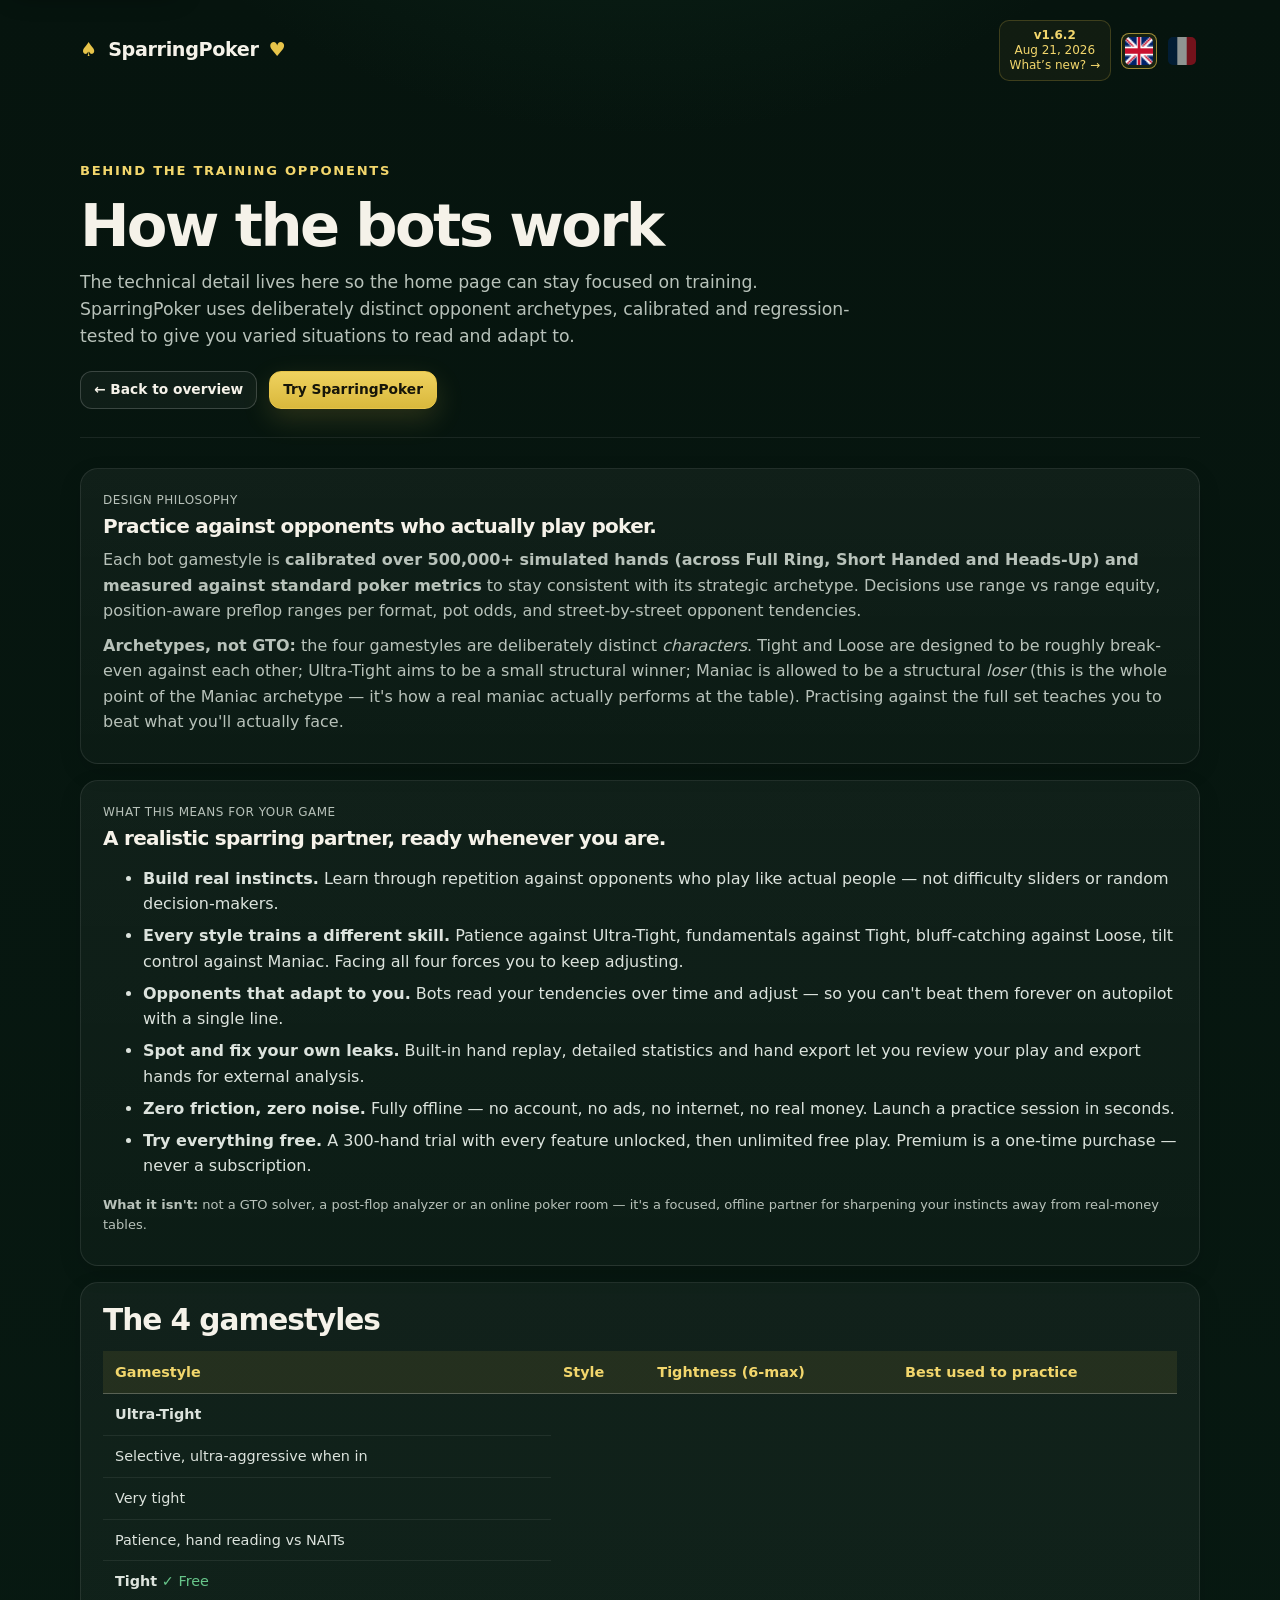
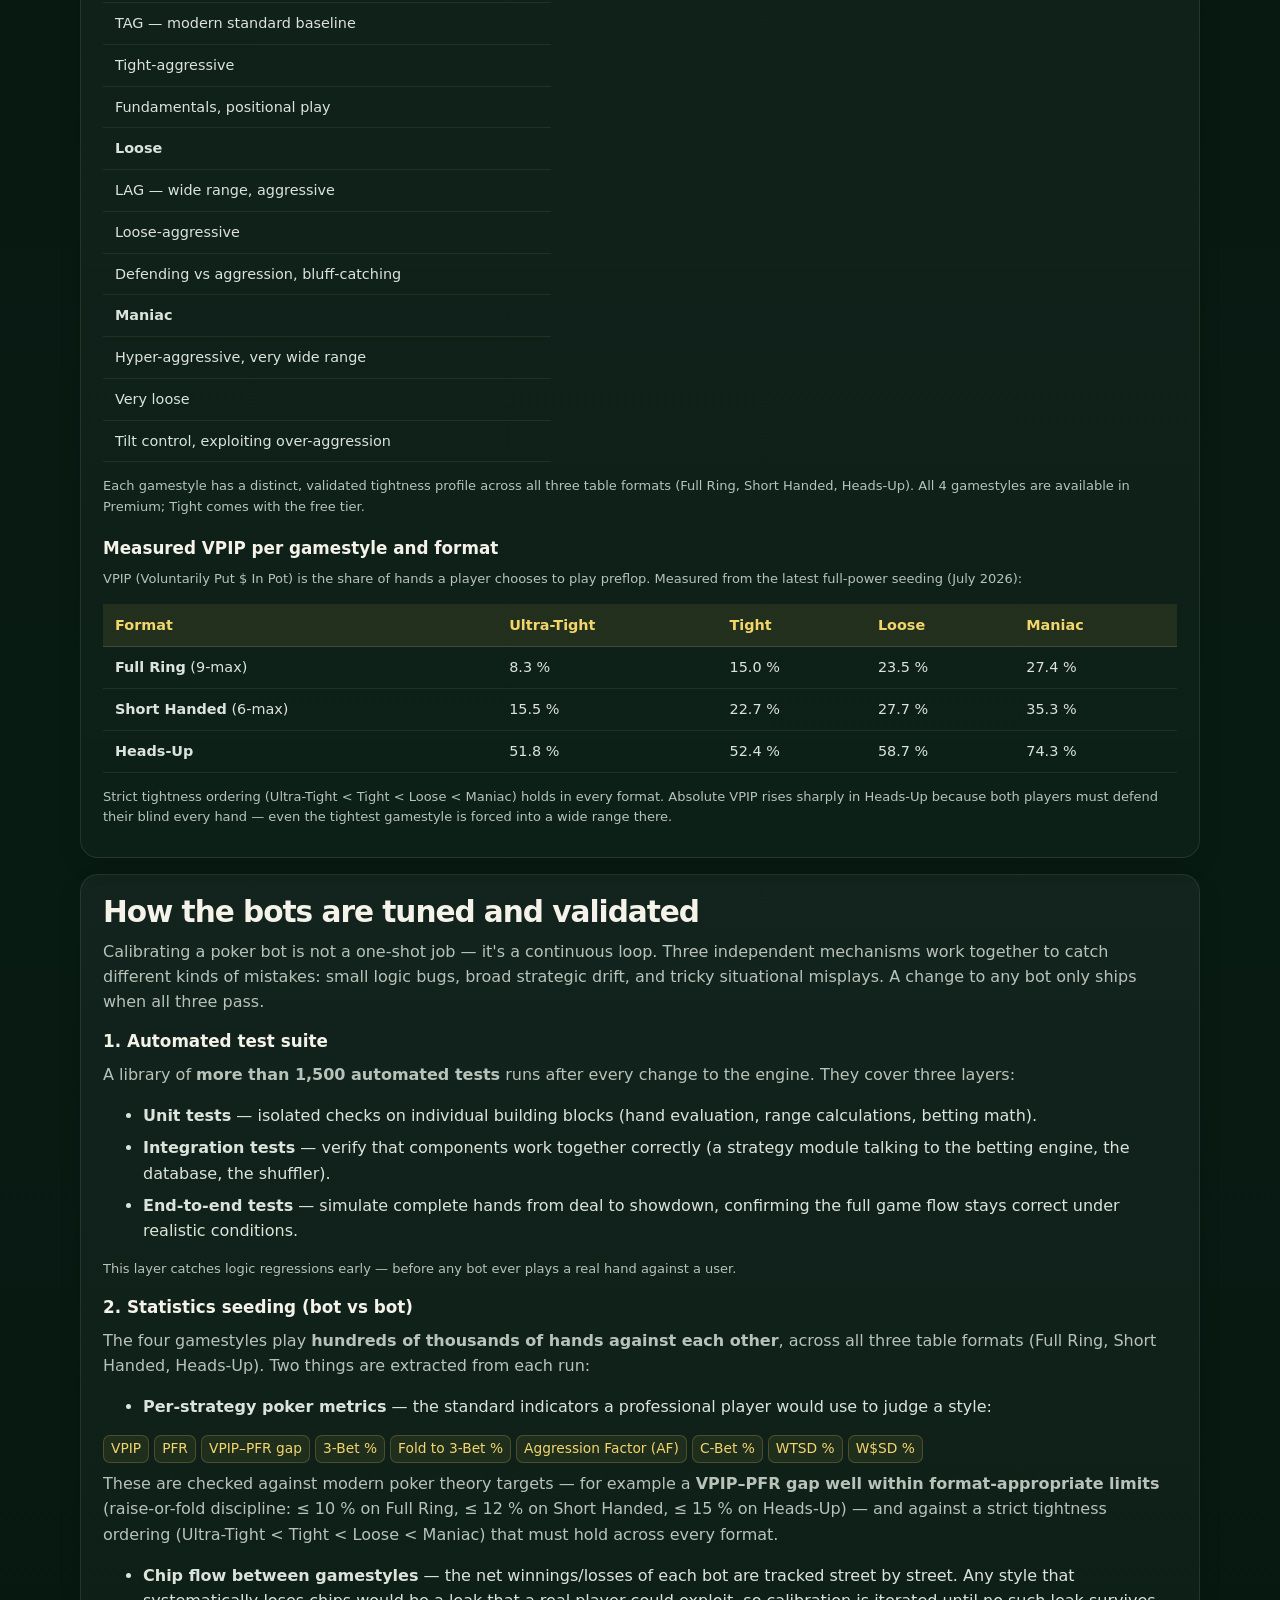
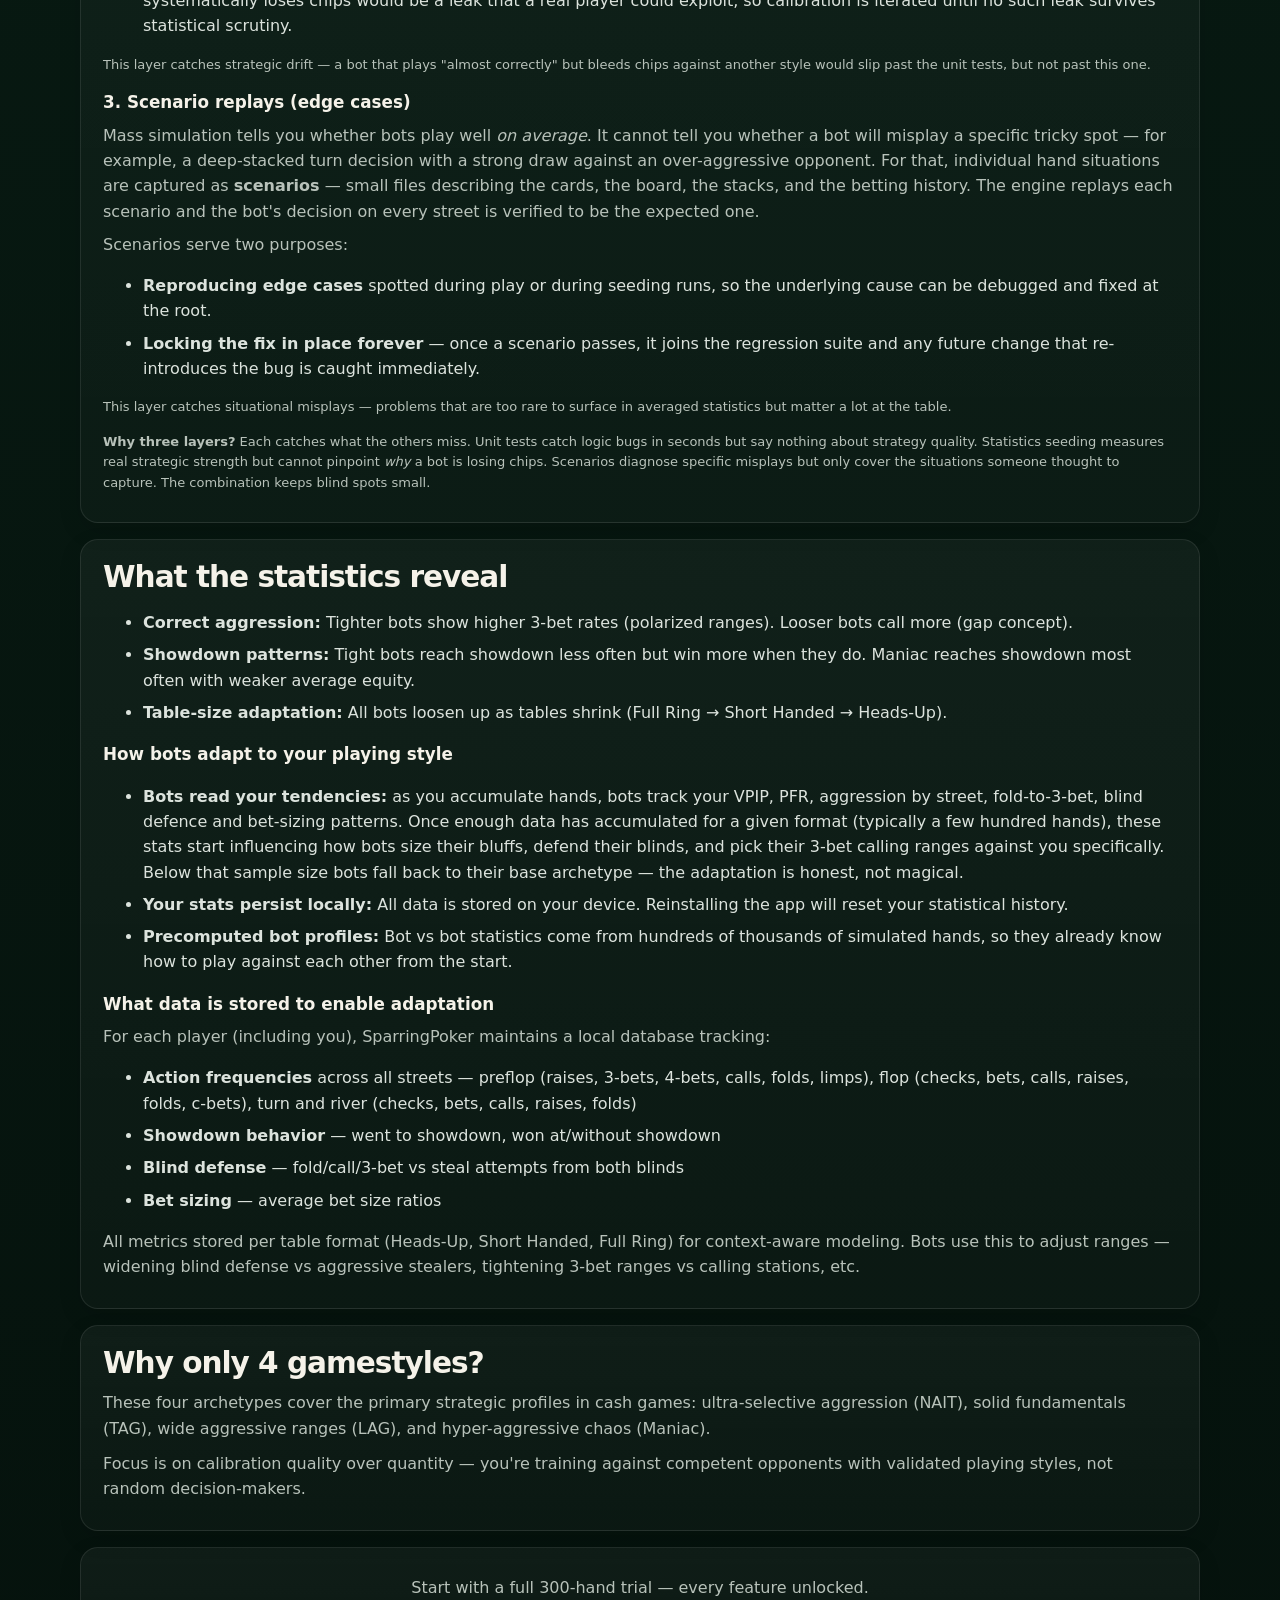
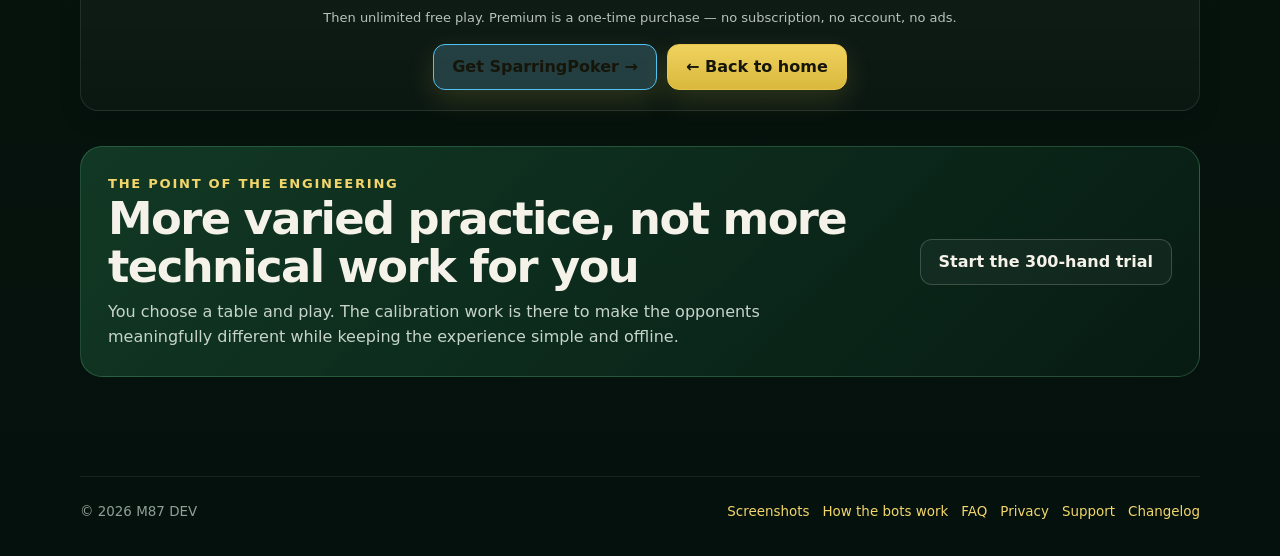
==== commit 2482e1ca: "final web site" ====
--- a/bots.html
+++ b/bots.html
@@ -1,17 +1,35 @@
-<!doctype html>
-<html lang="en"><head><meta charset="utf-8"><meta name="viewport" content="width=device-width,initial-scale=1">
-<title>How the Bots Work — SparringPoker</title><meta name="description" content="How SparringPoker calibrates distinct poker opponent styles for realistic offline practice."><meta name="theme-color" content="#071710">
-<link rel="stylesheet" href="assets/site.css"></head>
-<body data-base="" class=""><div class="shell"><header class="topbar">
-      <a class="brand" href="index.html"><span class="brand-mark">♠</span> SparringPoker <span class="brand-mark">♥</span></a>
-      <div class="top-actions">
-        <a class="version-badge" href="changelog.html" aria-label="Latest version"></a>
-        <div class="lang-switch" aria-label="Language">
-          <button class="lang-btn" type="button" data-lang-flag="en" aria-label="English"><img src="flag_en.png" alt=""></button>
-          <button class="lang-btn" type="button" data-lang-flag="fr" aria-label="Français"><img src="flag_fr.png" alt=""></button>
-        </div>
-      </div>
-    </header><main class="page-main">
+<!DOCTYPE html>
+
+<html lang="en"><head><meta charset="utf-8"/><meta content="width=device-width,initial-scale=1" name="viewport"/>
+<title>How the Bots Work — SparringPoker</title><meta content="How SparringPoker calibrates distinct poker opponent styles for realistic offline practice." name="description"/><meta content="#071710" name="theme-color"/>
+<meta content="index,follow,max-image-preview:large" name="robots"/>
+<link href="https://sparringpoker.com/bots.html" rel="canonical"/>
+<meta content="SparringPoker" property="og:site_name"/>
+<meta content="website" property="og:type"/>
+<meta content="How the Bots Work — SparringPoker" property="og:title"/>
+<meta content="How SparringPoker calibrates distinct poker opponent styles for realistic offline practice." property="og:description"/>
+<meta content="https://sparringpoker.com/bots.html" property="og:url"/>
+<meta content="https://sparringpoker.com/assets/images/social-preview.jpg" property="og:image"/>
+<meta content="1200" property="og:image:width"/>
+<meta content="630" property="og:image:height"/>
+<meta content="SparringPoker offline Texas Hold’em training table" property="og:image:alt"/>
+<meta content="en_US" property="og:locale"/>
+<meta content="fr_FR" property="og:locale:alternate"/>
+<meta content="summary_large_image" name="twitter:card"/>
+<meta content="How the Bots Work — SparringPoker" name="twitter:title"/>
+<meta content="How SparringPoker calibrates distinct poker opponent styles for realistic offline practice." name="twitter:description"/>
+<meta content="https://sparringpoker.com/assets/images/social-preview.jpg" name="twitter:image"/>
+<link href="assets/site.css" rel="stylesheet"/></head>
+<body class="" data-base=""><a class="skip-link" href="#main-content">Skip to content</a><div class="shell"><header class="topbar">
+<a class="brand" href="index.html"><span class="brand-mark">♠</span> SparringPoker <span class="brand-mark">♥</span></a>
+<div class="top-actions">
+<a aria-label="Latest version" class="version-badge" href="changelog.html"></a>
+<div aria-label="Language" class="lang-switch">
+<button aria-label="English" aria-pressed="true" class="lang-btn" data-lang-flag="en" type="button"><img alt="" decoding="async" height="20" src="flag_en.png" width="40"/></button>
+<button aria-label="Français" aria-pressed="false" class="lang-btn" data-lang-flag="fr" type="button"><img alt="" decoding="async" height="27" src="flag_fr.png" width="40"/></button>
+</div>
+</div>
+</header><main class="page-main" id="main-content">
 <section class="page-hero"><div class="page-kicker" data-lang="en">Behind the training opponents</div><div class="page-kicker" data-lang="fr">Dans les coulisses des adversaires d'entraînement</div>
 <h1 data-lang="en">How the bots work</h1><h1 data-lang="fr">Comment fonctionnent les bots</h1>
 <p class="lead" data-lang="en">The technical detail lives here so the home page can stay focused on training. SparringPoker uses deliberately distinct opponent archetypes, calibrated and regression-tested to give you varied situations to read and adapt to.</p>
@@ -442,13 +460,13 @@
 </div></div>
 <section class="section compact"><div class="privacy-banner"><div><div class="section-kicker" data-lang="en">The point of the engineering</div><div class="section-kicker" data-lang="fr">Le but de cette ingénierie</div><h2 data-lang="en">More varied practice, not more technical work for you</h2><h2 data-lang="fr">Plus de variété à l'entraînement, pas plus de technique à gérer</h2><p data-lang="en">You choose a table and play. The calibration work is there to make the opponents meaningfully different while keeping the experience simple and offline.</p><p data-lang="fr">Vous choisissez une table et vous jouez. Le travail de calibration sert à rendre les adversaires réellement différents tout en gardant une expérience simple et hors ligne.</p></div><a class="cta secondary" href="index.html#download"><span data-lang="en">Start the 300-hand trial</span><span data-lang="fr">Commencer l'essai de 300 mains</span></a></div></section>
 </main><footer class="footer">
-      <div>© <span data-current-year></span> M87 DEV</div>
-      <div class="footer-links">
-        <a href="screenshots.html"><span data-lang="en">Screenshots</span><span data-lang="fr">Captures</span></a>
-        <a href="bots.html"><span data-lang="en">How the bots work</span><span data-lang="fr">Fonctionnement des bots</span></a>
-        <a href="faq.html">FAQ</a>
-        <a href="privacy.html"><span data-lang="en">Privacy</span><span data-lang="fr">Confidentialité</span></a>
-        <a href="support.html">Support</a>
-        <a href="changelog.html">Changelog</a>
-      </div>
-    </footer></div><script src="assets/site.js"></script></body></html>+<div>© <span data-current-year=""></span> M87 DEV</div>
+<div class="footer-links">
+<a href="screenshots.html"><span data-lang="en">Screenshots</span><span data-lang="fr">Captures</span></a>
+<a href="bots.html"><span data-lang="en">How the bots work</span><span data-lang="fr">Fonctionnement des bots</span></a>
+<a href="faq.html">FAQ</a>
+<a href="privacy.html"><span data-lang="en">Privacy</span><span data-lang="fr">Confidentialité</span></a>
+<a href="support.html">Support</a>
+<a href="changelog.html">Changelog</a>
+</div>
+</footer></div><script src="assets/site.js"></script></body></html>
--- a/assets/site.css
+++ b/assets/site.css
@@ -10,7 +10,7 @@
 .shell{width:min(1120px,calc(100% - 32px));margin:0 auto}.narrow{width:min(860px,calc(100% - 32px));margin:0 auto}
 .topbar{display:flex;align-items:center;justify-content:space-between;gap:20px;padding:20px 0 10px}.brand{display:flex;align-items:baseline;gap:10px;color:var(--text);font-weight:800;letter-spacing:-.02em;font-size:1.2rem}.brand:hover{text-decoration:none}.brand-mark{color:var(--gold);letter-spacing:.05em}.top-actions{display:flex;align-items:center;gap:10px;flex-wrap:wrap;justify-content:flex-end}.lang-switch{display:flex;gap:7px}.lang-btn{appearance:none;border:1px solid transparent;background:transparent;padding:3px;border-radius:8px;cursor:pointer;opacity:.55;line-height:0}.lang-btn:hover{opacity:.9}.lang-btn.active{opacity:1;border-color:rgba(231,196,74,.65);background:rgba(231,196,74,.08)}.lang-btn img{width:28px;height:28px;border-radius:5px;display:block}.version-badge{display:none;padding:7px 10px;border:1px solid var(--line);border-radius:10px;color:var(--gold-2);background:rgba(231,196,74,.05);font-size:12px;text-align:center;line-height:1.25}.version-badge:hover{background:rgba(231,196,74,.11);text-decoration:none}
 .hero{padding:46px 0 38px;display:grid;grid-template-columns:.94fr 1.06fr;gap:52px;align-items:center}.eyebrow,.section-kicker,.page-kicker{color:var(--gold-2);font-size:.82rem;font-weight:800;text-transform:uppercase;letter-spacing:.13em;margin-bottom:13px}.hero h1{font-size:clamp(2.45rem,4.6vw,4.2rem);line-height:1.01;letter-spacing:-.05em;margin:0 0 20px;max-width:620px}.hero-copy{font-size:clamp(1.04rem,1.8vw,1.2rem);color:#d8ddd7;max-width:630px;margin:0 0 25px}.hero-copy strong{color:#fff}.actions{display:flex;gap:12px;flex-wrap:wrap;align-items:center}.cta,.btn{display:inline-flex;align-items:center;justify-content:center;min-height:46px;padding:0 18px;border-radius:12px;border:1px solid var(--gold);background:linear-gradient(180deg,#efd25f,#d9b83c);color:#161509;font-weight:800;box-shadow:0 10px 28px rgba(231,196,74,.16)}.cta:hover,.btn:hover{text-decoration:none;filter:brightness(1.05);transform:translateY(-1px)}.cta.secondary,.btn.secondary{color:var(--text);background:rgba(255,255,255,.04);border-color:rgba(255,255,255,.18);box-shadow:none}.cta.small,.btn.small{min-height:38px;padding:0 13px;font-size:.86rem}.trust-row{display:flex;gap:8px;flex-wrap:wrap;margin-top:22px;color:#d1d7d1;font-size:.84rem}.trust-pill{border:1px solid rgba(255,255,255,.11);background:rgba(255,255,255,.035);border-radius:999px;padding:7px 10px}.hero-visual{position:relative;border:1px solid var(--line);background:linear-gradient(145deg,rgba(231,196,74,.08),rgba(9,33,22,.32));border-radius:26px;padding:12px;box-shadow:var(--shadow);overflow:hidden}.hero-visual img{display:block;border-radius:16px;width:100%;height:auto}.hero-tag{position:absolute;left:24px;bottom:24px;max-width:calc(100% - 48px);background:rgba(4,15,10,.88);border:1px solid rgba(231,196,74,.28);border-radius:12px;padding:10px 13px;backdrop-filter:blur(8px);font-size:.88rem;color:#edf0ec}
-.section{padding:54px 0}.section.compact{padding:35px 0}.section-head{max-width:760px;margin-bottom:26px}.section-head.center{text-align:center;margin-left:auto;margin-right:auto}.section-kicker{margin-bottom:0}h2{font-size:clamp(1.8rem,4vw,2.8rem);line-height:1.08;letter-spacing:-.035em;margin:7px 0 11px}.section-head p{color:var(--muted);font-size:1.03rem;margin:0}.cards-3{display:grid;grid-template-columns:repeat(3,1fr);gap:15px}.card,.box,.content-card{border:1px solid var(--line-soft);border-radius:var(--radius);padding:22px;background:linear-gradient(180deg,rgba(255,255,255,.045),rgba(255,255,255,.025));box-shadow:0 8px 22px rgba(0,0,0,.13)}.card strong.card-title{display:block;font-size:1.08rem;margin:5px 0 7px}.card p,.box p,.content-card p{color:var(--muted)}.step{color:var(--gold);font-weight:900;font-size:.82rem;letter-spacing:.08em}.feature-split{display:grid;grid-template-columns:1.15fr .85fr;gap:26px;align-items:center}.feature-split.reverse{grid-template-columns:.85fr 1.15fr}.screenshot{border:1px solid var(--line-soft);border-radius:20px;padding:9px;background:rgba(255,255,255,.035);box-shadow:var(--shadow)}.screenshot img{display:block;border-radius:12px;width:100%}.feature-copy h2{margin-top:0}.feature-copy p{color:var(--muted)}.feature-list{margin:18px 0 0;padding:0;list-style:none;display:grid;gap:11px}.feature-list li{position:relative;padding-left:26px;color:#dfe4df}.feature-list li::before{content:"✓";position:absolute;left:0;color:var(--green);font-weight:900}.proof-strip{border:1px solid var(--line);border-radius:22px;padding:23px;display:grid;grid-template-columns:1.1fr .9fr;gap:24px;background:linear-gradient(120deg,rgba(231,196,74,.075),rgba(19,57,38,.25))}.proof-strip p{margin:0;color:var(--muted)}.proof-stats{display:grid;grid-template-columns:repeat(2,1fr);gap:10px}.proof-stat{border-left:2px solid var(--gold);padding-left:12px}.proof-stat strong{display:block;font-size:1.18rem;color:#fff}.proof-stat span{color:var(--muted-2);font-size:.82rem}.plans{display:grid;grid-template-columns:repeat(3,1fr);gap:15px;align-items:stretch}.plan{position:relative}.plan.featured{border-color:rgba(231,196,74,.48);background:linear-gradient(180deg,rgba(231,196,74,.10),rgba(255,255,255,.03))}.plan-label{display:inline-block;font-size:.72rem;text-transform:uppercase;letter-spacing:.08em;color:var(--gold-2);margin-bottom:5px;font-weight:900}.plan h3{margin:4px 0 5px;font-size:1.25rem}.plan .sub{color:var(--muted);font-size:.91rem;margin-bottom:16px;min-height:42px}.plan ul{list-style:none;margin:0;padding:0;display:grid;gap:8px;color:#dde3de;font-size:.91rem}.plan li{padding-left:22px;position:relative}.plan li::before{content:"✓";position:absolute;left:0;color:var(--green);font-weight:900}.roadmap{display:grid;grid-template-columns:1fr 1fr;gap:15px}.roadmap-card{border:1px solid rgba(231,196,74,.22);border-radius:var(--radius);padding:22px;background:rgba(231,196,74,.045)}.roadmap-card .status{color:var(--gold-2);font-size:.76rem;font-weight:900;text-transform:uppercase;letter-spacing:.09em}.roadmap-card h3{margin:7px 0 8px;font-size:1.22rem}.roadmap-card p{margin:0;color:var(--muted)}.roadmap-note{color:var(--muted-2);font-size:.82rem;margin-top:12px;text-align:center}.privacy-banner{border-radius:22px;padding:27px;background:linear-gradient(135deg,rgba(22,70,45,.75),rgba(8,29,20,.9));border:1px solid rgba(103,197,138,.28);display:grid;grid-template-columns:1fr auto;gap:24px;align-items:center}.privacy-banner h2{margin:0 0 7px}.privacy-banner p{margin:0;color:#c7d4cb;max-width:760px}.download-panel{border:1px solid var(--line);border-radius:24px;padding:27px;background:var(--panel-strong);box-shadow:var(--shadow)}.download-panel h2{margin-top:0}.download-grid{display:grid;grid-template-columns:1fr 1fr;gap:12px;margin-top:17px}.download-btn{border:1px solid rgba(231,196,74,.34);border-radius:13px;padding:16px;text-align:center;color:var(--text);background:rgba(231,196,74,.055);font-weight:800}.download-btn:hover{background:rgba(231,196,74,.10);text-decoration:none}.download-btn small{display:block;color:var(--muted-2);font-weight:500;margin-top:3px}.platform-copy{color:var(--muted);font-size:.93rem}.win-warning{margin-top:14px;padding:13px 15px;border:1px solid rgba(231,196,74,.22);border-radius:12px;color:#d8d2b9;background:rgba(231,196,74,.035);font-size:.86rem}
+.section{padding:54px 0}.section.compact{padding:35px 0}.section-head{max-width:760px;margin-bottom:26px}.section-head.center{text-align:center;margin-left:auto;margin-right:auto}.section-kicker{margin-bottom:0}h2{font-size:clamp(1.8rem,4vw,2.8rem);line-height:1.08;letter-spacing:-.035em;margin:7px 0 11px}.section-head p{color:var(--muted);font-size:1.03rem;margin:0}.cards-3{display:grid;grid-template-columns:repeat(3,1fr);gap:15px}.card,.box,.content-card{border:1px solid var(--line-soft);border-radius:var(--radius);padding:22px;background:linear-gradient(180deg,rgba(255,255,255,.045),rgba(255,255,255,.025));box-shadow:0 8px 22px rgba(0,0,0,.13)}.card strong.card-title{display:block;font-size:1.08rem;margin:5px 0 7px}.card p,.box p,.content-card p{color:var(--muted)}.step{color:var(--gold);font-weight:900;font-size:.82rem;letter-spacing:.08em}.feature-split{display:grid;grid-template-columns:1.15fr .85fr;gap:26px;align-items:center}.feature-split.reverse{grid-template-columns:.85fr 1.15fr}.screenshot{border:1px solid var(--line-soft);border-radius:20px;padding:9px;background:rgba(255,255,255,.035);box-shadow:var(--shadow)}.screenshot img{display:block;border-radius:12px;width:100%}.feature-copy h2{margin-top:0}.feature-copy p{color:var(--muted)}.feature-list{margin:18px 0 0;padding:0;list-style:none;display:grid;gap:11px}.feature-list li{position:relative;padding-left:26px;color:#dfe4df}.feature-list li::before{content:"✓";position:absolute;left:0;color:var(--green);font-weight:900}.coaching-showcase{display:grid;gap:22px}.coaching-intro{max-width:820px;margin:0 auto;text-align:center}.coaching-intro h2{margin:7px 0 11px}.coaching-intro p{margin:0;color:var(--muted);font-size:1.03rem}.coaching-screenshot{width:100%;max-width:1108px;margin:0 auto;padding:9px}.coaching-media{width:100%}.coaching-screenshot{display:block}.coaching-screenshot img{width:100%;height:auto}.zoomable-shot{cursor:zoom-in}.shot-zoom-link{text-align:right;margin-top:8px;font-size:.82rem}.shot-zoom-link a{color:var(--muted-2)}.shot-zoom-link a:hover{color:var(--gold-2)}.coaching-benefits{list-style:none;margin:0;padding:0;display:grid;grid-template-columns:repeat(4,1fr);gap:12px}.coaching-benefits li{display:none;border:1px solid var(--line-soft);border-radius:14px;padding:15px 16px;background:rgba(255,255,255,.03);color:var(--muted);min-height:104px}.coaching-benefits li.active{display:block!important}.coaching-benefits strong{display:block;color:var(--text);font-size:.95rem;margin-bottom:4px}.coaching-benefits span{font-size:.86rem;line-height:1.45}.proof-strip{border:1px solid var(--line);border-radius:22px;padding:23px;display:grid;grid-template-columns:1.1fr .9fr;gap:24px;background:linear-gradient(120deg,rgba(231,196,74,.075),rgba(19,57,38,.25))}.proof-strip p{margin:0;color:var(--muted)}.proof-stats{display:grid;grid-template-columns:repeat(2,1fr);gap:10px}.proof-stat{border-left:2px solid var(--gold);padding-left:12px}.proof-stat strong{display:block;font-size:1.18rem;color:#fff}.proof-stat span{color:var(--muted-2);font-size:.82rem}.plans{display:grid;grid-template-columns:repeat(3,1fr);gap:15px;align-items:stretch}.plan{position:relative}.plan.featured{border-color:rgba(231,196,74,.48);background:linear-gradient(180deg,rgba(231,196,74,.10),rgba(255,255,255,.03))}.plan-label{display:inline-block;font-size:.72rem;text-transform:uppercase;letter-spacing:.08em;color:var(--gold-2);margin-bottom:5px;font-weight:900}.plan h3{margin:4px 0 5px;font-size:1.25rem}.plan .sub{color:var(--muted);font-size:.91rem;margin-bottom:16px;min-height:42px}.plan ul{list-style:none;margin:0;padding:0;display:grid;gap:8px;color:#dde3de;font-size:.91rem}.plan li{padding-left:22px;position:relative}.plan li::before{content:"✓";position:absolute;left:0;color:var(--green);font-weight:900}.roadmap{display:grid;grid-template-columns:1fr 1fr;gap:15px}.roadmap-card{border:1px solid rgba(231,196,74,.22);border-radius:var(--radius);padding:22px;background:rgba(231,196,74,.045)}.roadmap-card .status{color:var(--gold-2);font-size:.76rem;font-weight:900;text-transform:uppercase;letter-spacing:.09em}.roadmap-card h3{margin:7px 0 8px;font-size:1.22rem}.roadmap-card p{margin:0;color:var(--muted)}.roadmap-note{color:var(--muted-2);font-size:.82rem;margin-top:12px;text-align:center}.privacy-banner{border-radius:22px;padding:27px;background:linear-gradient(135deg,rgba(22,70,45,.75),rgba(8,29,20,.9));border:1px solid rgba(103,197,138,.28);display:grid;grid-template-columns:1fr auto;gap:24px;align-items:center}.privacy-banner h2{margin:0 0 7px}.privacy-banner p{margin:0;color:#c7d4cb;max-width:760px}.download-panel{border:1px solid var(--line);border-radius:24px;padding:27px;background:var(--panel-strong);box-shadow:var(--shadow)}.download-panel h2{margin-top:0}.download-grid{display:grid;grid-template-columns:1fr 1fr;gap:12px;margin-top:17px}.download-btn{border:1px solid rgba(231,196,74,.34);border-radius:13px;padding:16px;text-align:center;color:var(--text);background:rgba(231,196,74,.055);font-weight:800}.download-btn:hover{background:rgba(231,196,74,.10);text-decoration:none}.download-btn small{display:block;color:var(--muted-2);font-weight:500;margin-top:3px}.platform-copy{color:var(--muted);font-size:.93rem}.win-warning{margin-top:14px;padding:13px 15px;border:1px solid rgba(231,196,74,.22);border-radius:12px;color:#d8d2b9;background:rgba(231,196,74,.035);font-size:.86rem}
 /* Secondary pages */
 .page-main{padding:36px 0 64px}.page-hero{padding:34px 0 28px;border-bottom:1px solid rgba(255,255,255,.08);margin-bottom:30px}.page-hero h1{font-size:clamp(2.25rem,5vw,3.7rem);line-height:1.05;letter-spacing:-.045em;margin:5px 0 12px}.page-hero .lead{font-size:1.08rem;color:var(--muted);max-width:780px;margin:0}.page-hero .actions{margin-top:20px}.content-stack{display:grid;gap:16px}.content-stack>.box,.content-stack>.content-card{margin:0}.box h2,.content-card h2{font-size:clamp(1.35rem,2.8vw,1.85rem);margin:0 0 10px;color:var(--text)}.box h3,.content-card h3{font-size:1.05rem;margin:22px 0 7px;color:#f5f2e9}.box p{margin:7px 0}.box ul,.content-card ul{color:#dce3dd}.box li,.content-card li{margin:7px 0}.box table{border-collapse:collapse;width:100%;font-size:.9rem;margin:14px 0;overflow:hidden}.box th{background:rgba(231,196,74,.09);color:var(--gold-2);padding:10px 12px;text-align:left;border-bottom:1px solid rgba(255,255,255,.13)}.box td{padding:9px 12px;border-bottom:1px solid rgba(255,255,255,.07);color:#dce3dd}.stat-pill{display:inline-block;background:rgba(231,196,74,.08);border:1px solid rgba(231,196,74,.22);border-radius:7px;padding:2px 7px;color:var(--gold-2);font-size:.86em}.ok{color:var(--green)}.muted{color:var(--muted-2)}.section-label{font-size:.75rem;text-transform:uppercase;letter-spacing:.1em;color:var(--gold-2);font-weight:900;margin:27px 0 8px}.callout{border-left:3px solid var(--gold);background:rgba(231,196,74,.05);padding:15px 18px;border-radius:0 12px 12px 0;color:#dce3dd;margin:18px 0}.callout.green{border-left-color:var(--green);background:rgba(103,197,138,.06)}
 .screenshot-grid{display:grid;grid-template-columns:repeat(2,1fr);gap:22px}.shot-card{border:1px solid var(--line-soft);border-radius:20px;background:rgba(255,255,255,.035);overflow:hidden;box-shadow:0 10px 30px rgba(0,0,0,.18)}.shot-card.featured{grid-column:1/-1;display:grid;grid-template-columns:1.12fr .88fr;align-items:center}.shot-media{background:#020806;padding:10px}.shot-media img{display:block;width:100%;height:auto;border-radius:12px}.shot-copy{padding:22px}.shot-copy .step{margin-bottom:5px}.shot-copy h2{font-size:1.35rem;margin:0 0 8px;letter-spacing:-.02em}.shot-copy p{margin:0;color:var(--muted)}
@@ -20,6 +20,15 @@
 .article{max-width:800px}.article h2{font-size:1.75rem;margin-top:42px;border-bottom:1px solid rgba(255,255,255,.08);padding-bottom:8px}.article h3{font-size:1.1rem;margin:23px 0 5px}.article p,.article li{color:#dce3dd}.article .intro{font-size:1.12rem;color:var(--muted)}.article .highlight-box{border-left:3px solid var(--gold);background:rgba(231,196,74,.055);border-radius:0 12px 12px 0;padding:14px 18px;margin:20px 0}.article .stat-grid{display:grid;grid-template-columns:1fr 1fr;gap:10px;margin:16px 0}.article .stat-item{border:1px solid var(--line-soft);border-radius:10px;padding:12px 14px;background:rgba(255,255,255,.03)}.article .stat-item strong{display:block;color:var(--gold-2);font-size:.86rem;margin-bottom:2px}.article .cta-box{border:1px solid var(--line);border-radius:18px;padding:24px;margin:38px 0 10px;background:linear-gradient(135deg,rgba(231,196,74,.08),rgba(18,52,35,.55));text-align:center}.article .cta-box h2{border:0;margin:0 0 8px;padding:0}.article .cta-box p{color:var(--muted)}
 .footer{border-top:1px solid rgba(255,255,255,.08);padding:24px 0 34px;display:flex;justify-content:space-between;gap:20px;flex-wrap:wrap;color:var(--muted-2);font-size:.84rem}.footer-links{display:flex;flex-wrap:wrap;gap:13px}
 [data-lang]{display:none!important}[data-lang].active{display:block!important}span[data-lang].active{display:inline!important}a[data-lang].active{display:inline-flex!important}li[data-lang].active{display:list-item!important}p[data-lang].active{display:block!important}h1[data-lang].active,h2[data-lang].active,h3[data-lang].active{display:block!important}.lang-inline[data-lang].active{display:inline!important}
-@media(max-width:860px){.hero,.feature-split,.feature-split.reverse,.proof-strip,.privacy-banner{grid-template-columns:1fr}.hero{padding-top:34px;gap:28px}.hero-visual{order:2}.cards-3,.plans{grid-template-columns:1fr}.plan .sub{min-height:0}.roadmap{grid-template-columns:1fr}.privacy-banner .cta{justify-self:start}.shot-card.featured{grid-template-columns:1fr}.screenshot-grid{grid-template-columns:1fr}}
-@media(max-width:620px){.shell,.narrow{width:min(100% - 20px,1120px)}.topbar{align-items:flex-start}.brand{font-size:1.06rem}.hero{padding-top:26px}.hero h1{font-size:clamp(2.35rem,12vw,3.35rem)}.section{padding:39px 0}.download-grid{grid-template-columns:1fr}.proof-stats{grid-template-columns:1fr}.hero-tag{position:static;margin-top:10px;max-width:none}.page-main{padding-top:18px}.page-hero{padding-top:22px}.resource-card{grid-template-columns:1fr}.article .stat-grid{grid-template-columns:1fr}.box{overflow-x:auto}}
+@media(max-width:860px){.hero,.feature-split,.feature-split.reverse,.proof-strip,.privacy-banner{grid-template-columns:1fr}.coaching-benefits{grid-template-columns:repeat(2,1fr)}.hero{padding-top:34px;gap:28px}.hero-visual{order:2}.cards-3,.plans{grid-template-columns:1fr}.plan .sub{min-height:0}.roadmap{grid-template-columns:1fr}.privacy-banner .cta{justify-self:start}.shot-card.featured{grid-template-columns:1fr}.screenshot-grid{grid-template-columns:1fr}}
+@media(max-width:620px){.shell,.narrow{width:min(100% - 20px,1120px)}.coaching-benefits{grid-template-columns:1fr}.coaching-intro{text-align:left}.topbar{align-items:flex-start}.brand{font-size:1.06rem}.hero{padding-top:26px}.hero h1{font-size:clamp(2.35rem,12vw,3.35rem)}.section{padding:39px 0}.download-grid{grid-template-columns:1fr}.proof-stats{grid-template-columns:1fr}.hero-tag{position:static;margin-top:10px;max-width:none}.page-main{padding-top:18px}.page-hero{padding-top:22px}.resource-card{grid-template-columns:1fr}.article .stat-grid{grid-template-columns:1fr}.box{overflow-x:auto}}
 @media(prefers-reduced-motion:reduce){html{scroll-behavior:auto}*,*::before,*::after{transition:none!important}}
+
+/* Step 3 accessibility and interaction polish */
+.skip-link{position:fixed;left:12px;top:10px;z-index:9999;transform:translateY(-150%);padding:10px 14px;border-radius:10px;background:#f2d66c;color:#161509;font-weight:800;box-shadow:0 8px 24px rgba(0,0,0,.35)}
+.skip-link:focus{transform:translateY(0);text-decoration:none}
+a:focus-visible,button:focus-visible{outline:3px solid var(--gold-2);outline-offset:3px;border-radius:8px}
+.lang-btn:focus-visible{outline-offset:2px}
+@media(max-width:620px){.download-btn{min-height:58px;display:flex;flex-direction:column;align-items:center;justify-content:center}.download-panel{padding:21px}.mobile-store-emphasis{border-color:rgba(231,196,74,.52)}}
+.is-mobile .windows-only{display:none!important}
+.is-mobile #mobile-windows-notice{display:block!important}
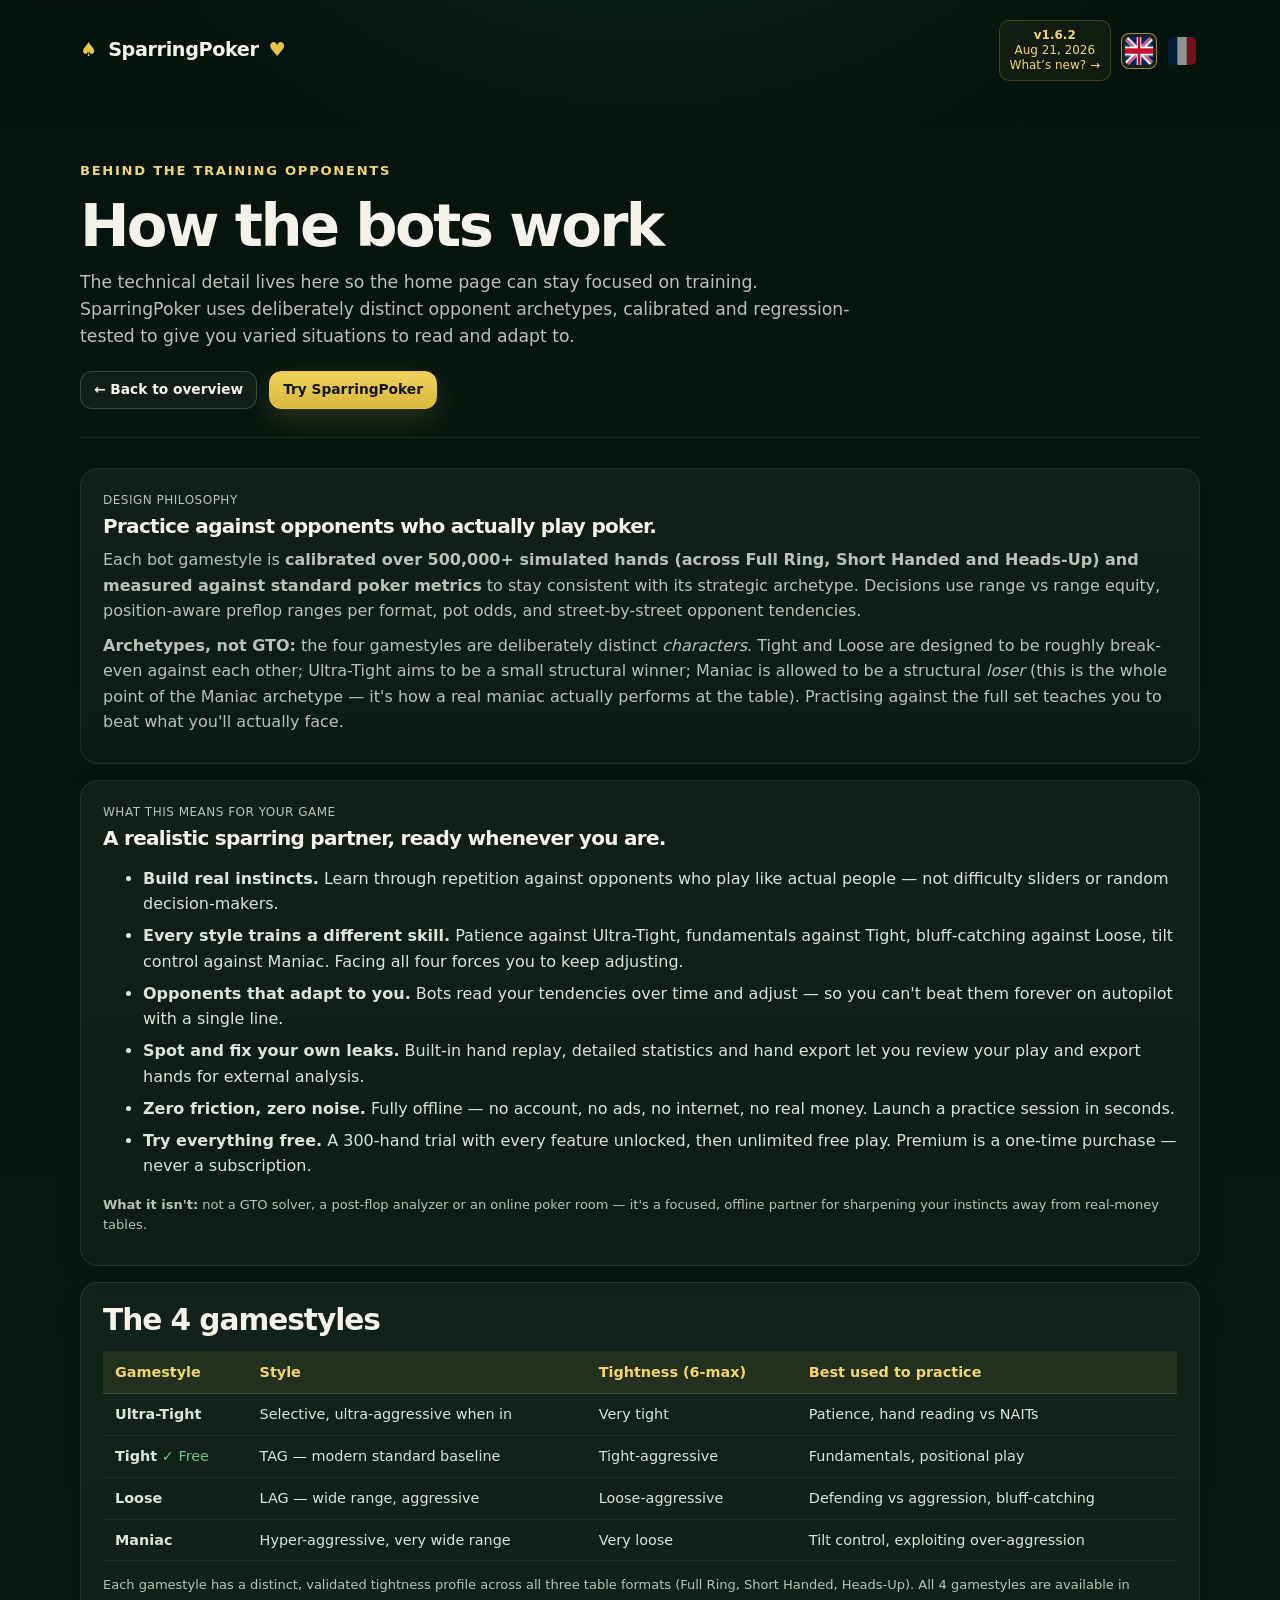
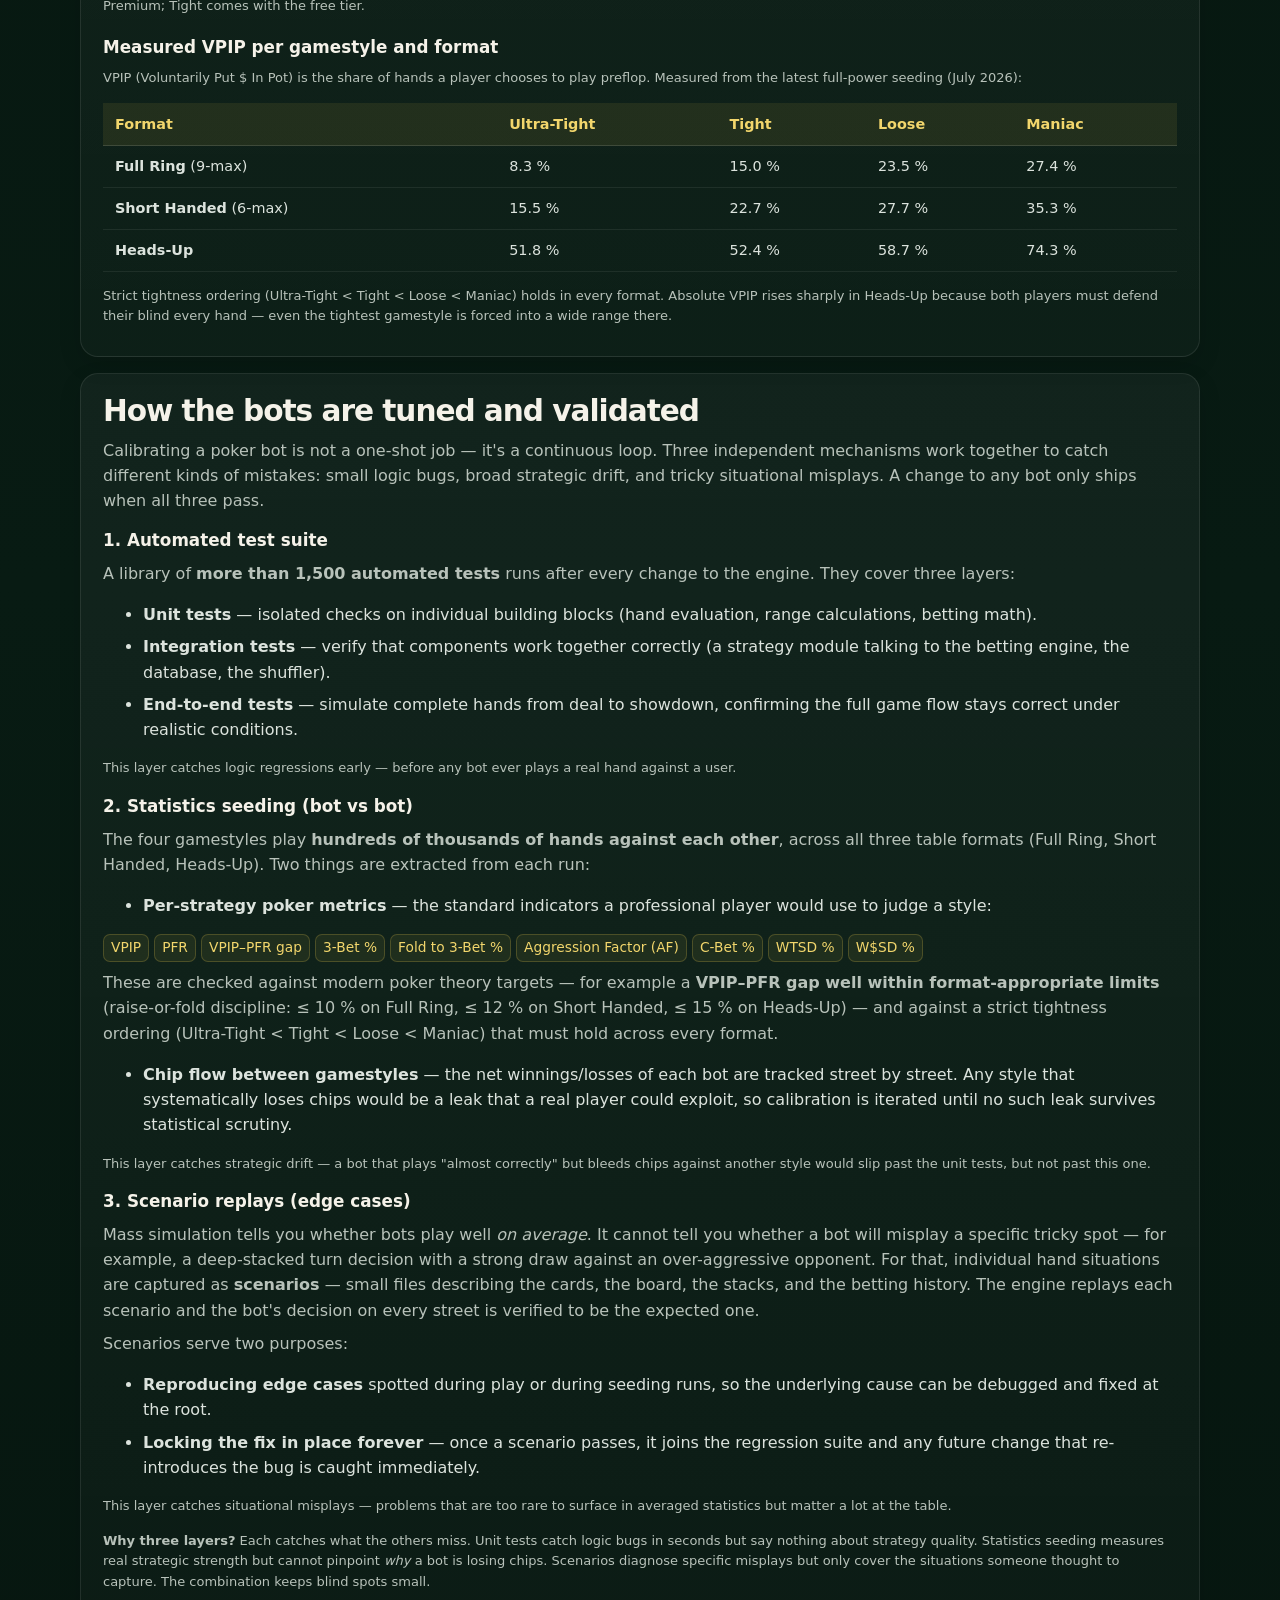
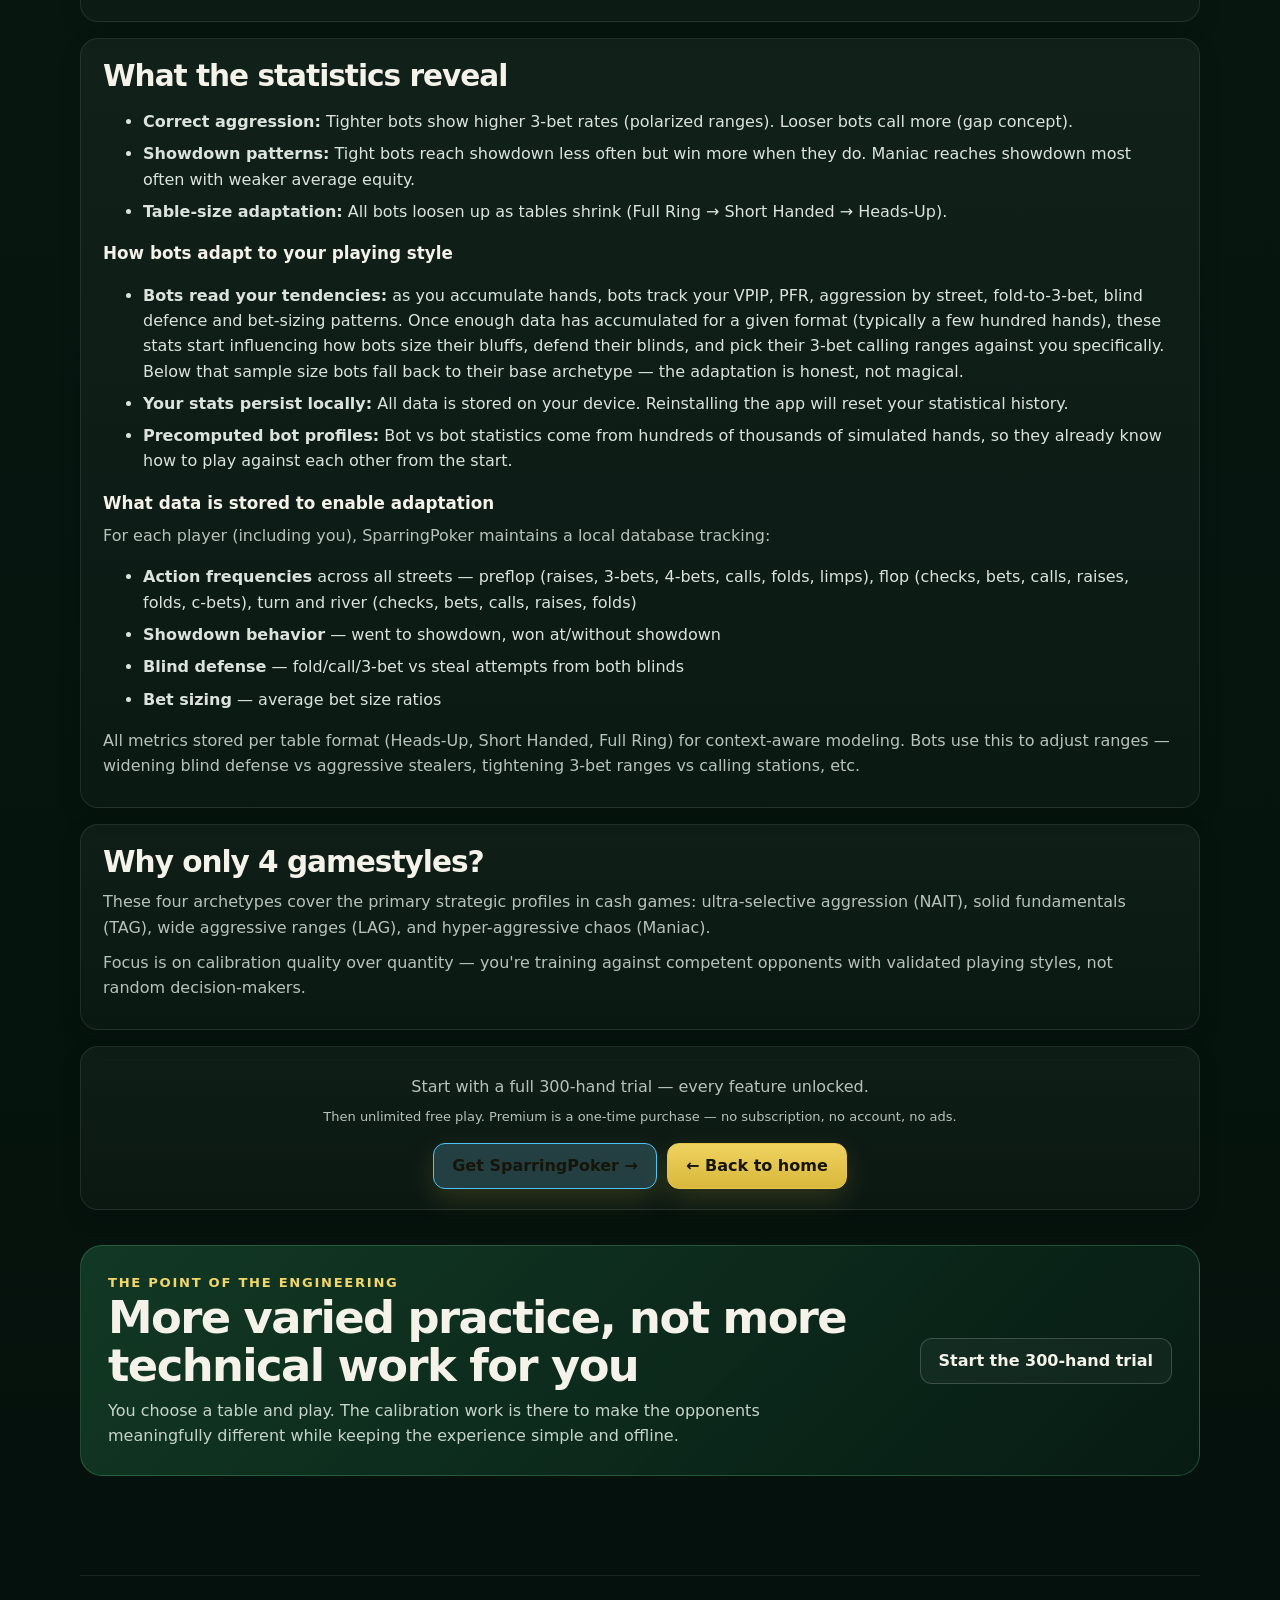
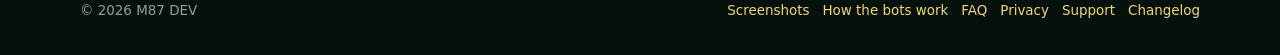
==== commit bf446ff2: "fixed the table in bots.html" ====
--- a/bots.html
+++ b/bots.html
@@ -128,44 +128,28 @@
 </thead>
 <tbody>
 <tr>
-<td class="active" data-lang="en"><strong>Ultra-Tight</strong></td>
-<td data-lang="fr"><strong>Ultra-Tight</strong></td>
-<td class="active" data-lang="en">Selective, ultra-aggressive when in</td>
-<td data-lang="fr">Sélectif, ultra-agressif quand il joue</td>
-<td class="active" data-lang="en">Very tight</td>
-<td data-lang="fr">Très serré</td>
-<td class="active" data-lang="en">Patience, hand reading vs NAITs</td>
-<td data-lang="fr">Patience, lecture des mains face aux NAIT</td>
-</tr>
-<tr>
-<td class="active" data-lang="en"><strong>Tight</strong> <span class="ok">✓ Free</span></td>
-<td data-lang="fr"><strong>Tight</strong> <span class="ok">✓ Gratuit</span></td>
-<td class="active" data-lang="en">TAG — modern standard baseline</td>
-<td data-lang="fr">TAG — base standard moderne</td>
-<td class="active" data-lang="en">Tight-aggressive</td>
-<td data-lang="fr">Tight-aggressive</td>
-<td class="active" data-lang="en">Fundamentals, positional play</td>
-<td data-lang="fr">Fondamentaux, jeu positionnel</td>
-</tr>
-<tr>
-<td class="active" data-lang="en"><strong>Loose</strong></td>
-<td data-lang="fr"><strong>Loose</strong></td>
-<td class="active" data-lang="en">LAG — wide range, aggressive</td>
-<td data-lang="fr">LAG — large range, agressif</td>
-<td class="active" data-lang="en">Loose-aggressive</td>
-<td data-lang="fr">Loose-aggressive</td>
-<td class="active" data-lang="en">Defending vs aggression, bluff-catching</td>
-<td data-lang="fr">Défense contre l'agressivité, attraper les bluffs</td>
-</tr>
-<tr>
-<td class="active" data-lang="en"><strong>Maniac</strong></td>
-<td data-lang="fr"><strong>Maniac</strong></td>
-<td class="active" data-lang="en">Hyper-aggressive, very wide range</td>
-<td data-lang="fr">Hyper-agressif, range très large</td>
-<td class="active" data-lang="en">Very loose</td>
-<td data-lang="fr">Très large</td>
-<td class="active" data-lang="en">Tilt control, exploiting over-aggression</td>
-<td data-lang="fr">Contrôle du tilt, exploiter la sur-aggressivité</td>
+<td><strong>Ultra-Tight</strong></td>
+<td><span class="active" data-lang="en">Selective, ultra-aggressive when in</span><span data-lang="fr">Sélectif, ultra-agressif quand il joue</span></td>
+<td><span class="active" data-lang="en">Very tight</span><span data-lang="fr">Très serré</span></td>
+<td><span class="active" data-lang="en">Patience, hand reading vs NAITs</span><span data-lang="fr">Patience, lecture des mains face aux NAIT</span></td>
+</tr>
+<tr>
+<td><strong>Tight</strong> <span class="ok active" data-lang="en">✓ Free</span><span class="ok" data-lang="fr">✓ Gratuit</span></td>
+<td><span class="active" data-lang="en">TAG — modern standard baseline</span><span data-lang="fr">TAG — base standard moderne</span></td>
+<td>Tight-aggressive</td>
+<td><span class="active" data-lang="en">Fundamentals, positional play</span><span data-lang="fr">Fondamentaux, jeu positionnel</span></td>
+</tr>
+<tr>
+<td><strong>Loose</strong></td>
+<td><span class="active" data-lang="en">LAG — wide range, aggressive</span><span data-lang="fr">LAG — large range, agressif</span></td>
+<td>Loose-aggressive</td>
+<td><span class="active" data-lang="en">Defending vs aggression, bluff-catching</span><span data-lang="fr">Défense contre l'agressivité, attraper les bluffs</span></td>
+</tr>
+<tr>
+<td><strong>Maniac</strong></td>
+<td><span class="active" data-lang="en">Hyper-aggressive, very wide range</span><span data-lang="fr">Hyper-agressif, range très large</span></td>
+<td><span class="active" data-lang="en">Very loose</span><span data-lang="fr">Très large</span></td>
+<td><span class="active" data-lang="en">Tilt control, exploiting over-aggression</span><span data-lang="fr">Contrôle du tilt, exploiter la sur-agressivité</span></td>
 </tr>
 </tbody>
 </table>
@@ -469,4 +453,4 @@
 <a href="support.html">Support</a>
 <a href="changelog.html">Changelog</a>
 </div>
-</footer></div><script src="assets/site.js"></script></body></html>+</footer></div><script src="assets/site.js"></script></body></html>
--- a/assets/site.css
+++ b/assets/site.css
@@ -9,8 +9,8 @@
 a{color:var(--gold-2);text-decoration:none} a:hover{text-decoration:underline} img{max-width:100%} code{color:#f0d878}
 .shell{width:min(1120px,calc(100% - 32px));margin:0 auto}.narrow{width:min(860px,calc(100% - 32px));margin:0 auto}
 .topbar{display:flex;align-items:center;justify-content:space-between;gap:20px;padding:20px 0 10px}.brand{display:flex;align-items:baseline;gap:10px;color:var(--text);font-weight:800;letter-spacing:-.02em;font-size:1.2rem}.brand:hover{text-decoration:none}.brand-mark{color:var(--gold);letter-spacing:.05em}.top-actions{display:flex;align-items:center;gap:10px;flex-wrap:wrap;justify-content:flex-end}.lang-switch{display:flex;gap:7px}.lang-btn{appearance:none;border:1px solid transparent;background:transparent;padding:3px;border-radius:8px;cursor:pointer;opacity:.55;line-height:0}.lang-btn:hover{opacity:.9}.lang-btn.active{opacity:1;border-color:rgba(231,196,74,.65);background:rgba(231,196,74,.08)}.lang-btn img{width:28px;height:28px;border-radius:5px;display:block}.version-badge{display:none;padding:7px 10px;border:1px solid var(--line);border-radius:10px;color:var(--gold-2);background:rgba(231,196,74,.05);font-size:12px;text-align:center;line-height:1.25}.version-badge:hover{background:rgba(231,196,74,.11);text-decoration:none}
-.hero{padding:46px 0 38px;display:grid;grid-template-columns:.94fr 1.06fr;gap:52px;align-items:center}.eyebrow,.section-kicker,.page-kicker{color:var(--gold-2);font-size:.82rem;font-weight:800;text-transform:uppercase;letter-spacing:.13em;margin-bottom:13px}.hero h1{font-size:clamp(2.45rem,4.6vw,4.2rem);line-height:1.01;letter-spacing:-.05em;margin:0 0 20px;max-width:620px}.hero-copy{font-size:clamp(1.04rem,1.8vw,1.2rem);color:#d8ddd7;max-width:630px;margin:0 0 25px}.hero-copy strong{color:#fff}.actions{display:flex;gap:12px;flex-wrap:wrap;align-items:center}.cta,.btn{display:inline-flex;align-items:center;justify-content:center;min-height:46px;padding:0 18px;border-radius:12px;border:1px solid var(--gold);background:linear-gradient(180deg,#efd25f,#d9b83c);color:#161509;font-weight:800;box-shadow:0 10px 28px rgba(231,196,74,.16)}.cta:hover,.btn:hover{text-decoration:none;filter:brightness(1.05);transform:translateY(-1px)}.cta.secondary,.btn.secondary{color:var(--text);background:rgba(255,255,255,.04);border-color:rgba(255,255,255,.18);box-shadow:none}.cta.small,.btn.small{min-height:38px;padding:0 13px;font-size:.86rem}.trust-row{display:flex;gap:8px;flex-wrap:wrap;margin-top:22px;color:#d1d7d1;font-size:.84rem}.trust-pill{border:1px solid rgba(255,255,255,.11);background:rgba(255,255,255,.035);border-radius:999px;padding:7px 10px}.hero-visual{position:relative;border:1px solid var(--line);background:linear-gradient(145deg,rgba(231,196,74,.08),rgba(9,33,22,.32));border-radius:26px;padding:12px;box-shadow:var(--shadow);overflow:hidden}.hero-visual img{display:block;border-radius:16px;width:100%;height:auto}.hero-tag{position:absolute;left:24px;bottom:24px;max-width:calc(100% - 48px);background:rgba(4,15,10,.88);border:1px solid rgba(231,196,74,.28);border-radius:12px;padding:10px 13px;backdrop-filter:blur(8px);font-size:.88rem;color:#edf0ec}
-.section{padding:54px 0}.section.compact{padding:35px 0}.section-head{max-width:760px;margin-bottom:26px}.section-head.center{text-align:center;margin-left:auto;margin-right:auto}.section-kicker{margin-bottom:0}h2{font-size:clamp(1.8rem,4vw,2.8rem);line-height:1.08;letter-spacing:-.035em;margin:7px 0 11px}.section-head p{color:var(--muted);font-size:1.03rem;margin:0}.cards-3{display:grid;grid-template-columns:repeat(3,1fr);gap:15px}.card,.box,.content-card{border:1px solid var(--line-soft);border-radius:var(--radius);padding:22px;background:linear-gradient(180deg,rgba(255,255,255,.045),rgba(255,255,255,.025));box-shadow:0 8px 22px rgba(0,0,0,.13)}.card strong.card-title{display:block;font-size:1.08rem;margin:5px 0 7px}.card p,.box p,.content-card p{color:var(--muted)}.step{color:var(--gold);font-weight:900;font-size:.82rem;letter-spacing:.08em}.feature-split{display:grid;grid-template-columns:1.15fr .85fr;gap:26px;align-items:center}.feature-split.reverse{grid-template-columns:.85fr 1.15fr}.screenshot{border:1px solid var(--line-soft);border-radius:20px;padding:9px;background:rgba(255,255,255,.035);box-shadow:var(--shadow)}.screenshot img{display:block;border-radius:12px;width:100%}.feature-copy h2{margin-top:0}.feature-copy p{color:var(--muted)}.feature-list{margin:18px 0 0;padding:0;list-style:none;display:grid;gap:11px}.feature-list li{position:relative;padding-left:26px;color:#dfe4df}.feature-list li::before{content:"✓";position:absolute;left:0;color:var(--green);font-weight:900}.coaching-showcase{display:grid;gap:22px}.coaching-intro{max-width:820px;margin:0 auto;text-align:center}.coaching-intro h2{margin:7px 0 11px}.coaching-intro p{margin:0;color:var(--muted);font-size:1.03rem}.coaching-screenshot{width:100%;max-width:1108px;margin:0 auto;padding:9px}.coaching-media{width:100%}.coaching-screenshot{display:block}.coaching-screenshot img{width:100%;height:auto}.zoomable-shot{cursor:zoom-in}.shot-zoom-link{text-align:right;margin-top:8px;font-size:.82rem}.shot-zoom-link a{color:var(--muted-2)}.shot-zoom-link a:hover{color:var(--gold-2)}.coaching-benefits{list-style:none;margin:0;padding:0;display:grid;grid-template-columns:repeat(4,1fr);gap:12px}.coaching-benefits li{display:none;border:1px solid var(--line-soft);border-radius:14px;padding:15px 16px;background:rgba(255,255,255,.03);color:var(--muted);min-height:104px}.coaching-benefits li.active{display:block!important}.coaching-benefits strong{display:block;color:var(--text);font-size:.95rem;margin-bottom:4px}.coaching-benefits span{font-size:.86rem;line-height:1.45}.proof-strip{border:1px solid var(--line);border-radius:22px;padding:23px;display:grid;grid-template-columns:1.1fr .9fr;gap:24px;background:linear-gradient(120deg,rgba(231,196,74,.075),rgba(19,57,38,.25))}.proof-strip p{margin:0;color:var(--muted)}.proof-stats{display:grid;grid-template-columns:repeat(2,1fr);gap:10px}.proof-stat{border-left:2px solid var(--gold);padding-left:12px}.proof-stat strong{display:block;font-size:1.18rem;color:#fff}.proof-stat span{color:var(--muted-2);font-size:.82rem}.plans{display:grid;grid-template-columns:repeat(3,1fr);gap:15px;align-items:stretch}.plan{position:relative}.plan.featured{border-color:rgba(231,196,74,.48);background:linear-gradient(180deg,rgba(231,196,74,.10),rgba(255,255,255,.03))}.plan-label{display:inline-block;font-size:.72rem;text-transform:uppercase;letter-spacing:.08em;color:var(--gold-2);margin-bottom:5px;font-weight:900}.plan h3{margin:4px 0 5px;font-size:1.25rem}.plan .sub{color:var(--muted);font-size:.91rem;margin-bottom:16px;min-height:42px}.plan ul{list-style:none;margin:0;padding:0;display:grid;gap:8px;color:#dde3de;font-size:.91rem}.plan li{padding-left:22px;position:relative}.plan li::before{content:"✓";position:absolute;left:0;color:var(--green);font-weight:900}.roadmap{display:grid;grid-template-columns:1fr 1fr;gap:15px}.roadmap-card{border:1px solid rgba(231,196,74,.22);border-radius:var(--radius);padding:22px;background:rgba(231,196,74,.045)}.roadmap-card .status{color:var(--gold-2);font-size:.76rem;font-weight:900;text-transform:uppercase;letter-spacing:.09em}.roadmap-card h3{margin:7px 0 8px;font-size:1.22rem}.roadmap-card p{margin:0;color:var(--muted)}.roadmap-note{color:var(--muted-2);font-size:.82rem;margin-top:12px;text-align:center}.privacy-banner{border-radius:22px;padding:27px;background:linear-gradient(135deg,rgba(22,70,45,.75),rgba(8,29,20,.9));border:1px solid rgba(103,197,138,.28);display:grid;grid-template-columns:1fr auto;gap:24px;align-items:center}.privacy-banner h2{margin:0 0 7px}.privacy-banner p{margin:0;color:#c7d4cb;max-width:760px}.download-panel{border:1px solid var(--line);border-radius:24px;padding:27px;background:var(--panel-strong);box-shadow:var(--shadow)}.download-panel h2{margin-top:0}.download-grid{display:grid;grid-template-columns:1fr 1fr;gap:12px;margin-top:17px}.download-btn{border:1px solid rgba(231,196,74,.34);border-radius:13px;padding:16px;text-align:center;color:var(--text);background:rgba(231,196,74,.055);font-weight:800}.download-btn:hover{background:rgba(231,196,74,.10);text-decoration:none}.download-btn small{display:block;color:var(--muted-2);font-weight:500;margin-top:3px}.platform-copy{color:var(--muted);font-size:.93rem}.win-warning{margin-top:14px;padding:13px 15px;border:1px solid rgba(231,196,74,.22);border-radius:12px;color:#d8d2b9;background:rgba(231,196,74,.035);font-size:.86rem}
+.hero{padding:46px 0 38px;display:grid;grid-template-columns:1.04fr .96fr;gap:44px;align-items:center}.eyebrow,.section-kicker,.page-kicker{color:var(--gold-2);font-size:.82rem;font-weight:800;text-transform:uppercase;letter-spacing:.13em;margin-bottom:13px}.hero h1{font-size:clamp(2.35rem,4vw,3.75rem);line-height:1.03;letter-spacing:-.045em;margin:0 0 20px;max-width:none}.hero-line{display:block;white-space:nowrap}.hero-copy{font-size:clamp(1.04rem,1.8vw,1.2rem);color:#d8ddd7;max-width:630px;margin:0 0 25px}.hero-copy strong{color:#fff}.actions{display:flex;gap:12px;flex-wrap:wrap;align-items:center}.cta,.btn{display:inline-flex;align-items:center;justify-content:center;min-height:46px;padding:0 18px;border-radius:12px;border:1px solid var(--gold);background:linear-gradient(180deg,#efd25f,#d9b83c);color:#161509;font-weight:800;box-shadow:0 10px 28px rgba(231,196,74,.16)}.cta:hover,.btn:hover{text-decoration:none;filter:brightness(1.05);transform:translateY(-1px)}.cta.secondary,.btn.secondary{color:var(--text);background:rgba(255,255,255,.04);border-color:rgba(255,255,255,.18);box-shadow:none}.cta.small,.btn.small{min-height:38px;padding:0 13px;font-size:.86rem}.trust-row{display:flex;gap:8px;flex-wrap:wrap;margin-top:22px;color:#d1d7d1;font-size:.84rem}.trust-pill{border:1px solid rgba(255,255,255,.11);background:rgba(255,255,255,.035);border-radius:999px;padding:7px 10px}.hero-visual{position:relative;border:1px solid var(--line);background:linear-gradient(145deg,rgba(231,196,74,.08),rgba(9,33,22,.32));border-radius:26px;padding:12px;box-shadow:var(--shadow);overflow:hidden}.hero-visual img{display:block;border-radius:16px;width:100%;height:auto}.hero-tag{position:absolute;left:24px;bottom:24px;max-width:calc(100% - 48px);background:rgba(4,15,10,.88);border:1px solid rgba(231,196,74,.28);border-radius:12px;padding:10px 13px;backdrop-filter:blur(8px);font-size:.88rem;color:#edf0ec}
+.section{padding:54px 0}.section.compact{padding:35px 0}.section-head{max-width:760px;margin-bottom:26px}.section-head.center{text-align:center;margin-left:auto;margin-right:auto}.section-kicker{margin-bottom:0}h2{font-size:clamp(1.8rem,4vw,2.8rem);line-height:1.08;letter-spacing:-.035em;margin:7px 0 11px}.section-head p{color:var(--muted);font-size:1.03rem;margin:0}.cards-3{display:grid;grid-template-columns:repeat(3,1fr);gap:15px}.card,.box,.content-card{border:1px solid var(--line-soft);border-radius:var(--radius);padding:22px;background:linear-gradient(180deg,rgba(255,255,255,.045),rgba(255,255,255,.025));box-shadow:0 8px 22px rgba(0,0,0,.13)}.card strong.card-title{display:block;font-size:1.08rem;margin:5px 0 7px}.card p,.box p,.content-card p{color:var(--muted)}.step{color:var(--gold);font-weight:900;font-size:.82rem;letter-spacing:.08em}.feature-split{display:grid;grid-template-columns:1.15fr .85fr;gap:26px;align-items:center}.feature-split.reverse{grid-template-columns:.85fr 1.15fr}.screenshot{border:1px solid var(--line-soft);border-radius:20px;padding:9px;background:rgba(255,255,255,.035);box-shadow:var(--shadow)}.screenshot img{display:block;border-radius:12px;width:100%;height:auto}.feature-copy h2{margin-top:0}.feature-copy p{color:var(--muted)}.feature-list{margin:18px 0 0;padding:0;list-style:none;display:grid;gap:11px}.feature-list li{position:relative;padding-left:26px;color:#dfe4df}.feature-list li::before{content:"✓";position:absolute;left:0;color:var(--green);font-weight:900}.coaching-showcase{display:grid;gap:22px}.coaching-intro{max-width:820px;margin:0 auto;text-align:center}.coaching-intro h2{margin:7px 0 11px}.coaching-intro p{margin:0;color:var(--muted);font-size:1.03rem}.coaching-screenshot{width:100%;max-width:1108px;margin:0 auto;padding:9px}.coaching-media{width:100%}.coaching-screenshot{display:block}.coaching-screenshot img{width:100%;height:auto}.zoomable-shot{cursor:zoom-in}.shot-zoom-link{text-align:right;margin-top:8px;font-size:.82rem}.shot-zoom-link a{color:var(--muted-2)}.shot-zoom-link a:hover{color:var(--gold-2)}.coaching-benefits{list-style:none;margin:0;padding:0;display:grid;grid-template-columns:repeat(4,1fr);gap:12px}.coaching-benefits li{display:none;border:1px solid var(--line-soft);border-radius:14px;padding:15px 16px;background:rgba(255,255,255,.03);color:var(--muted);min-height:104px}.coaching-benefits li.active{display:block!important}.coaching-benefits strong{display:block;color:var(--text);font-size:.95rem;margin-bottom:4px}.coaching-benefits span{font-size:.86rem;line-height:1.45}.proof-strip{border:1px solid var(--line);border-radius:22px;padding:23px;display:grid;grid-template-columns:1.1fr .9fr;gap:24px;background:linear-gradient(120deg,rgba(231,196,74,.075),rgba(19,57,38,.25))}.proof-strip p{margin:0;color:var(--muted)}.proof-stats{display:grid;grid-template-columns:repeat(2,1fr);gap:10px}.proof-stat{border-left:2px solid var(--gold);padding-left:12px}.proof-stat strong{display:block;font-size:1.18rem;color:#fff}.proof-stat span{color:var(--muted-2);font-size:.82rem}.plans{display:grid;grid-template-columns:repeat(3,1fr);gap:15px;align-items:stretch}.plan{position:relative}.plan.featured{border-color:rgba(231,196,74,.48);background:linear-gradient(180deg,rgba(231,196,74,.10),rgba(255,255,255,.03))}.plan-label{display:inline-block;font-size:.72rem;text-transform:uppercase;letter-spacing:.08em;color:var(--gold-2);margin-bottom:5px;font-weight:900}.plan h3{margin:4px 0 5px;font-size:1.25rem}.plan .sub{color:var(--muted);font-size:.91rem;margin-bottom:16px;min-height:42px}.plan ul{list-style:none;margin:0;padding:0;display:grid;gap:8px;color:#dde3de;font-size:.91rem}.plan li{padding-left:22px;position:relative}.plan li::before{content:"✓";position:absolute;left:0;color:var(--green);font-weight:900}.roadmap{display:grid;grid-template-columns:1fr 1fr;gap:15px}.roadmap-card{border:1px solid rgba(231,196,74,.22);border-radius:var(--radius);padding:22px;background:rgba(231,196,74,.045)}.roadmap-card .status{color:var(--gold-2);font-size:.76rem;font-weight:900;text-transform:uppercase;letter-spacing:.09em}.roadmap-card h3{margin:7px 0 8px;font-size:1.22rem}.roadmap-card p{margin:0;color:var(--muted)}.roadmap-note{color:var(--muted-2);font-size:.82rem;margin-top:12px;text-align:center}.privacy-banner{border-radius:22px;padding:27px;background:linear-gradient(135deg,rgba(22,70,45,.75),rgba(8,29,20,.9));border:1px solid rgba(103,197,138,.28);display:grid;grid-template-columns:1fr auto;gap:24px;align-items:center}.privacy-banner h2{margin:0 0 7px}.privacy-banner p{margin:0;color:#c7d4cb;max-width:760px}.download-panel{border:1px solid var(--line);border-radius:24px;padding:27px;background:var(--panel-strong);box-shadow:var(--shadow)}.download-panel h2{margin-top:0}.download-grid{display:grid;grid-template-columns:1fr 1fr;gap:12px;margin-top:17px}.download-btn{border:1px solid rgba(231,196,74,.34);border-radius:13px;padding:16px;text-align:center;color:var(--text);background:rgba(231,196,74,.055);font-weight:800}.download-btn:hover{background:rgba(231,196,74,.10);text-decoration:none}.download-btn small{display:block;color:var(--muted-2);font-weight:500;margin-top:3px}.platform-copy{color:var(--muted);font-size:.93rem}.win-warning{margin-top:14px;padding:13px 15px;border:1px solid rgba(231,196,74,.22);border-radius:12px;color:#d8d2b9;background:rgba(231,196,74,.035);font-size:.86rem}
 /* Secondary pages */
 .page-main{padding:36px 0 64px}.page-hero{padding:34px 0 28px;border-bottom:1px solid rgba(255,255,255,.08);margin-bottom:30px}.page-hero h1{font-size:clamp(2.25rem,5vw,3.7rem);line-height:1.05;letter-spacing:-.045em;margin:5px 0 12px}.page-hero .lead{font-size:1.08rem;color:var(--muted);max-width:780px;margin:0}.page-hero .actions{margin-top:20px}.content-stack{display:grid;gap:16px}.content-stack>.box,.content-stack>.content-card{margin:0}.box h2,.content-card h2{font-size:clamp(1.35rem,2.8vw,1.85rem);margin:0 0 10px;color:var(--text)}.box h3,.content-card h3{font-size:1.05rem;margin:22px 0 7px;color:#f5f2e9}.box p{margin:7px 0}.box ul,.content-card ul{color:#dce3dd}.box li,.content-card li{margin:7px 0}.box table{border-collapse:collapse;width:100%;font-size:.9rem;margin:14px 0;overflow:hidden}.box th{background:rgba(231,196,74,.09);color:var(--gold-2);padding:10px 12px;text-align:left;border-bottom:1px solid rgba(255,255,255,.13)}.box td{padding:9px 12px;border-bottom:1px solid rgba(255,255,255,.07);color:#dce3dd}.stat-pill{display:inline-block;background:rgba(231,196,74,.08);border:1px solid rgba(231,196,74,.22);border-radius:7px;padding:2px 7px;color:var(--gold-2);font-size:.86em}.ok{color:var(--green)}.muted{color:var(--muted-2)}.section-label{font-size:.75rem;text-transform:uppercase;letter-spacing:.1em;color:var(--gold-2);font-weight:900;margin:27px 0 8px}.callout{border-left:3px solid var(--gold);background:rgba(231,196,74,.05);padding:15px 18px;border-radius:0 12px 12px 0;color:#dce3dd;margin:18px 0}.callout.green{border-left-color:var(--green);background:rgba(103,197,138,.06)}
 .screenshot-grid{display:grid;grid-template-columns:repeat(2,1fr);gap:22px}.shot-card{border:1px solid var(--line-soft);border-radius:20px;background:rgba(255,255,255,.035);overflow:hidden;box-shadow:0 10px 30px rgba(0,0,0,.18)}.shot-card.featured{grid-column:1/-1;display:grid;grid-template-columns:1.12fr .88fr;align-items:center}.shot-media{background:#020806;padding:10px}.shot-media img{display:block;width:100%;height:auto;border-radius:12px}.shot-copy{padding:22px}.shot-copy .step{margin-bottom:5px}.shot-copy h2{font-size:1.35rem;margin:0 0 8px;letter-spacing:-.02em}.shot-copy p{margin:0;color:var(--muted)}
@@ -21,7 +21,8 @@
 .footer{border-top:1px solid rgba(255,255,255,.08);padding:24px 0 34px;display:flex;justify-content:space-between;gap:20px;flex-wrap:wrap;color:var(--muted-2);font-size:.84rem}.footer-links{display:flex;flex-wrap:wrap;gap:13px}
 [data-lang]{display:none!important}[data-lang].active{display:block!important}span[data-lang].active{display:inline!important}a[data-lang].active{display:inline-flex!important}li[data-lang].active{display:list-item!important}p[data-lang].active{display:block!important}h1[data-lang].active,h2[data-lang].active,h3[data-lang].active{display:block!important}.lang-inline[data-lang].active{display:inline!important}
 @media(max-width:860px){.hero,.feature-split,.feature-split.reverse,.proof-strip,.privacy-banner{grid-template-columns:1fr}.coaching-benefits{grid-template-columns:repeat(2,1fr)}.hero{padding-top:34px;gap:28px}.hero-visual{order:2}.cards-3,.plans{grid-template-columns:1fr}.plan .sub{min-height:0}.roadmap{grid-template-columns:1fr}.privacy-banner .cta{justify-self:start}.shot-card.featured{grid-template-columns:1fr}.screenshot-grid{grid-template-columns:1fr}}
-@media(max-width:620px){.shell,.narrow{width:min(100% - 20px,1120px)}.coaching-benefits{grid-template-columns:1fr}.coaching-intro{text-align:left}.topbar{align-items:flex-start}.brand{font-size:1.06rem}.hero{padding-top:26px}.hero h1{font-size:clamp(2.35rem,12vw,3.35rem)}.section{padding:39px 0}.download-grid{grid-template-columns:1fr}.proof-stats{grid-template-columns:1fr}.hero-tag{position:static;margin-top:10px;max-width:none}.page-main{padding-top:18px}.page-hero{padding-top:22px}.resource-card{grid-template-columns:1fr}.article .stat-grid{grid-template-columns:1fr}.box{overflow-x:auto}}
+@media(max-width:620px){.shell,.narrow{width:min(100% - 20px,1120px)}.coaching-benefits{grid-template-columns:1fr}.coaching-intro{text-align:left}.topbar{align-items:flex-start}.brand{font-size:1.06rem}.hero{padding-top:26px}.hero h1{font-size:clamp(2rem,9.2vw,2.75rem)}.section{padding:39px 0}.download-grid{grid-template-columns:1fr}.proof-stats{grid-template-columns:1fr}.hero-tag{position:static;margin-top:10px;max-width:none}.page-main{padding-top:18px}.page-hero{padding-top:22px}.resource-card{grid-template-columns:1fr}.article .stat-grid{grid-template-columns:1fr}.box{overflow-x:auto}}
+@media(max-width:390px){.hero h1{font-size:8.7vw}}
 @media(prefers-reduced-motion:reduce){html{scroll-behavior:auto}*,*::before,*::after{transition:none!important}}
 
 /* Step 3 accessibility and interaction polish */
@@ -30,5 +31,5 @@
 a:focus-visible,button:focus-visible{outline:3px solid var(--gold-2);outline-offset:3px;border-radius:8px}
 .lang-btn:focus-visible{outline-offset:2px}
 @media(max-width:620px){.download-btn{min-height:58px;display:flex;flex-direction:column;align-items:center;justify-content:center}.download-panel{padding:21px}.mobile-store-emphasis{border-color:rgba(231,196,74,.52)}}
-.is-mobile .windows-only{display:none!important}
-.is-mobile #mobile-windows-notice{display:block!important}
+.is-android-phone a.download-btn.windows-only,.is-android-phone .win-warning.windows-only{display:none!important}
+.is-android-phone #android-windows-notice{display:block!important}
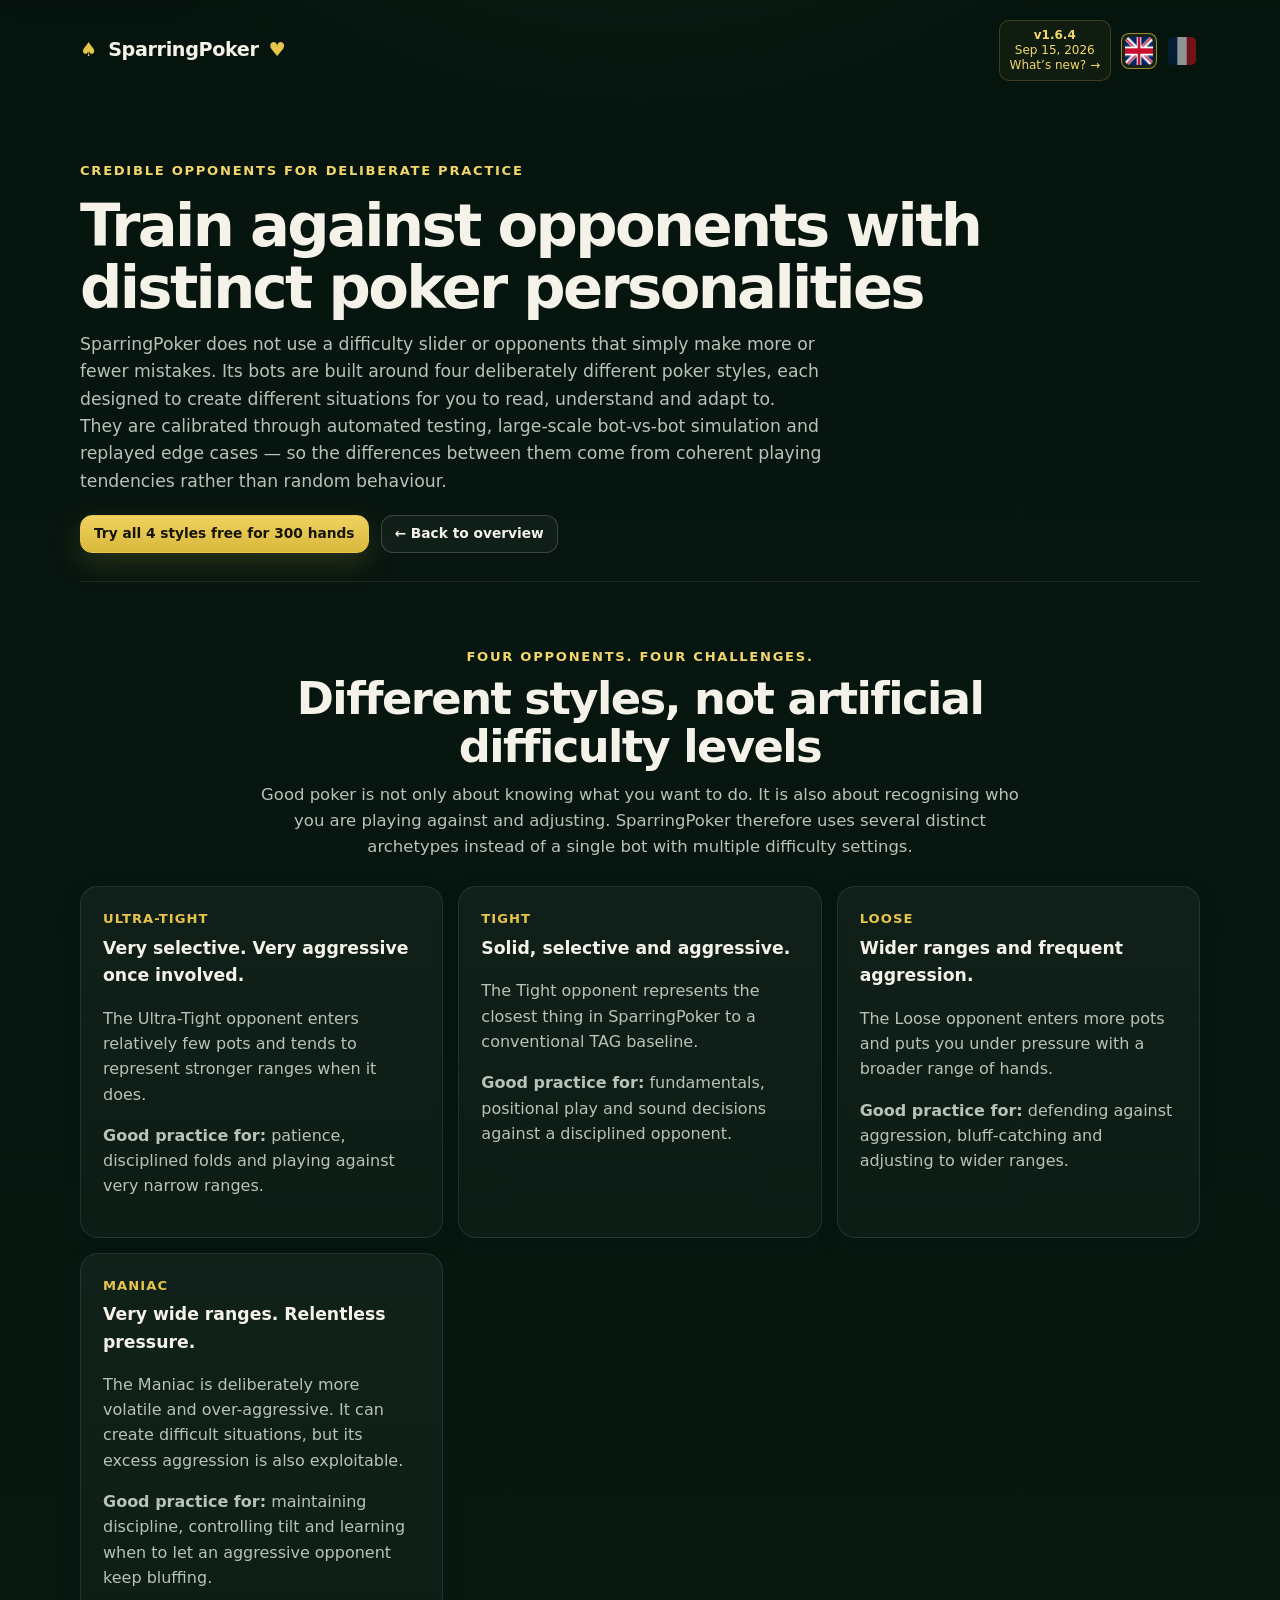
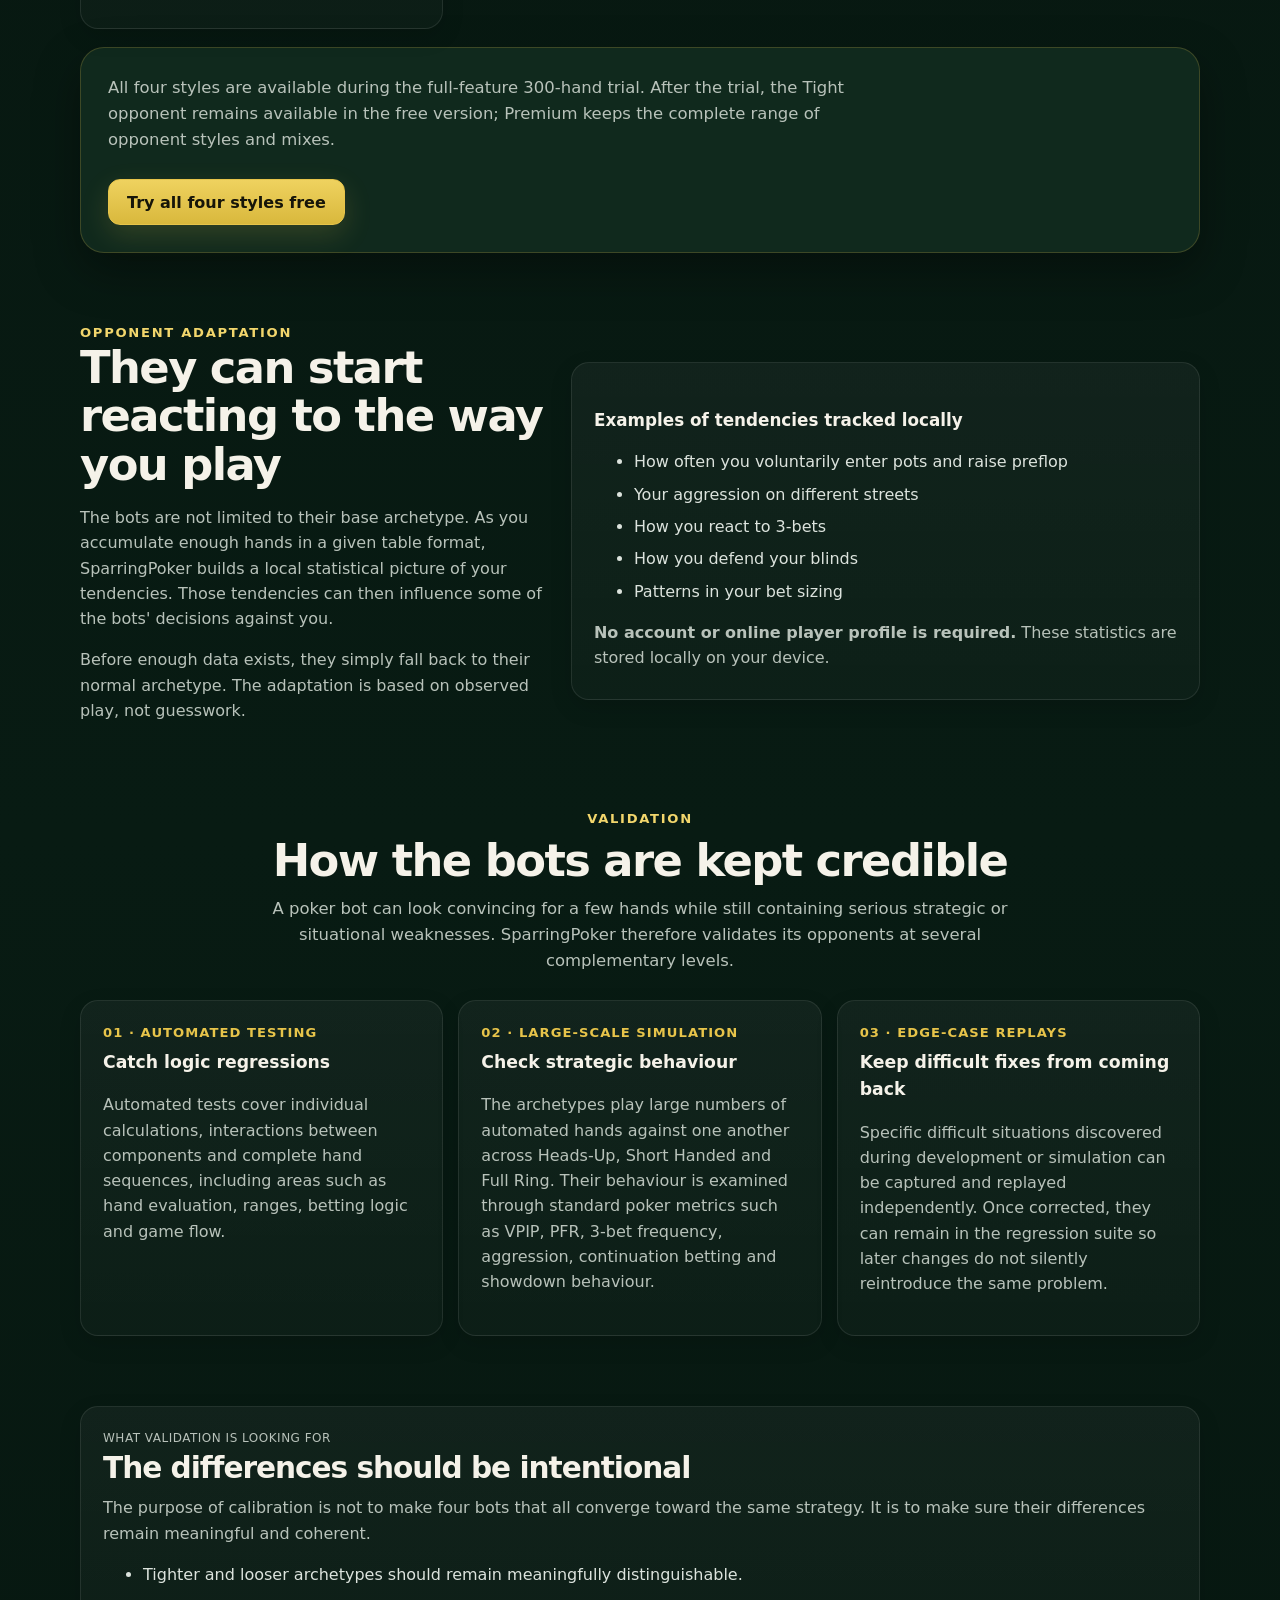
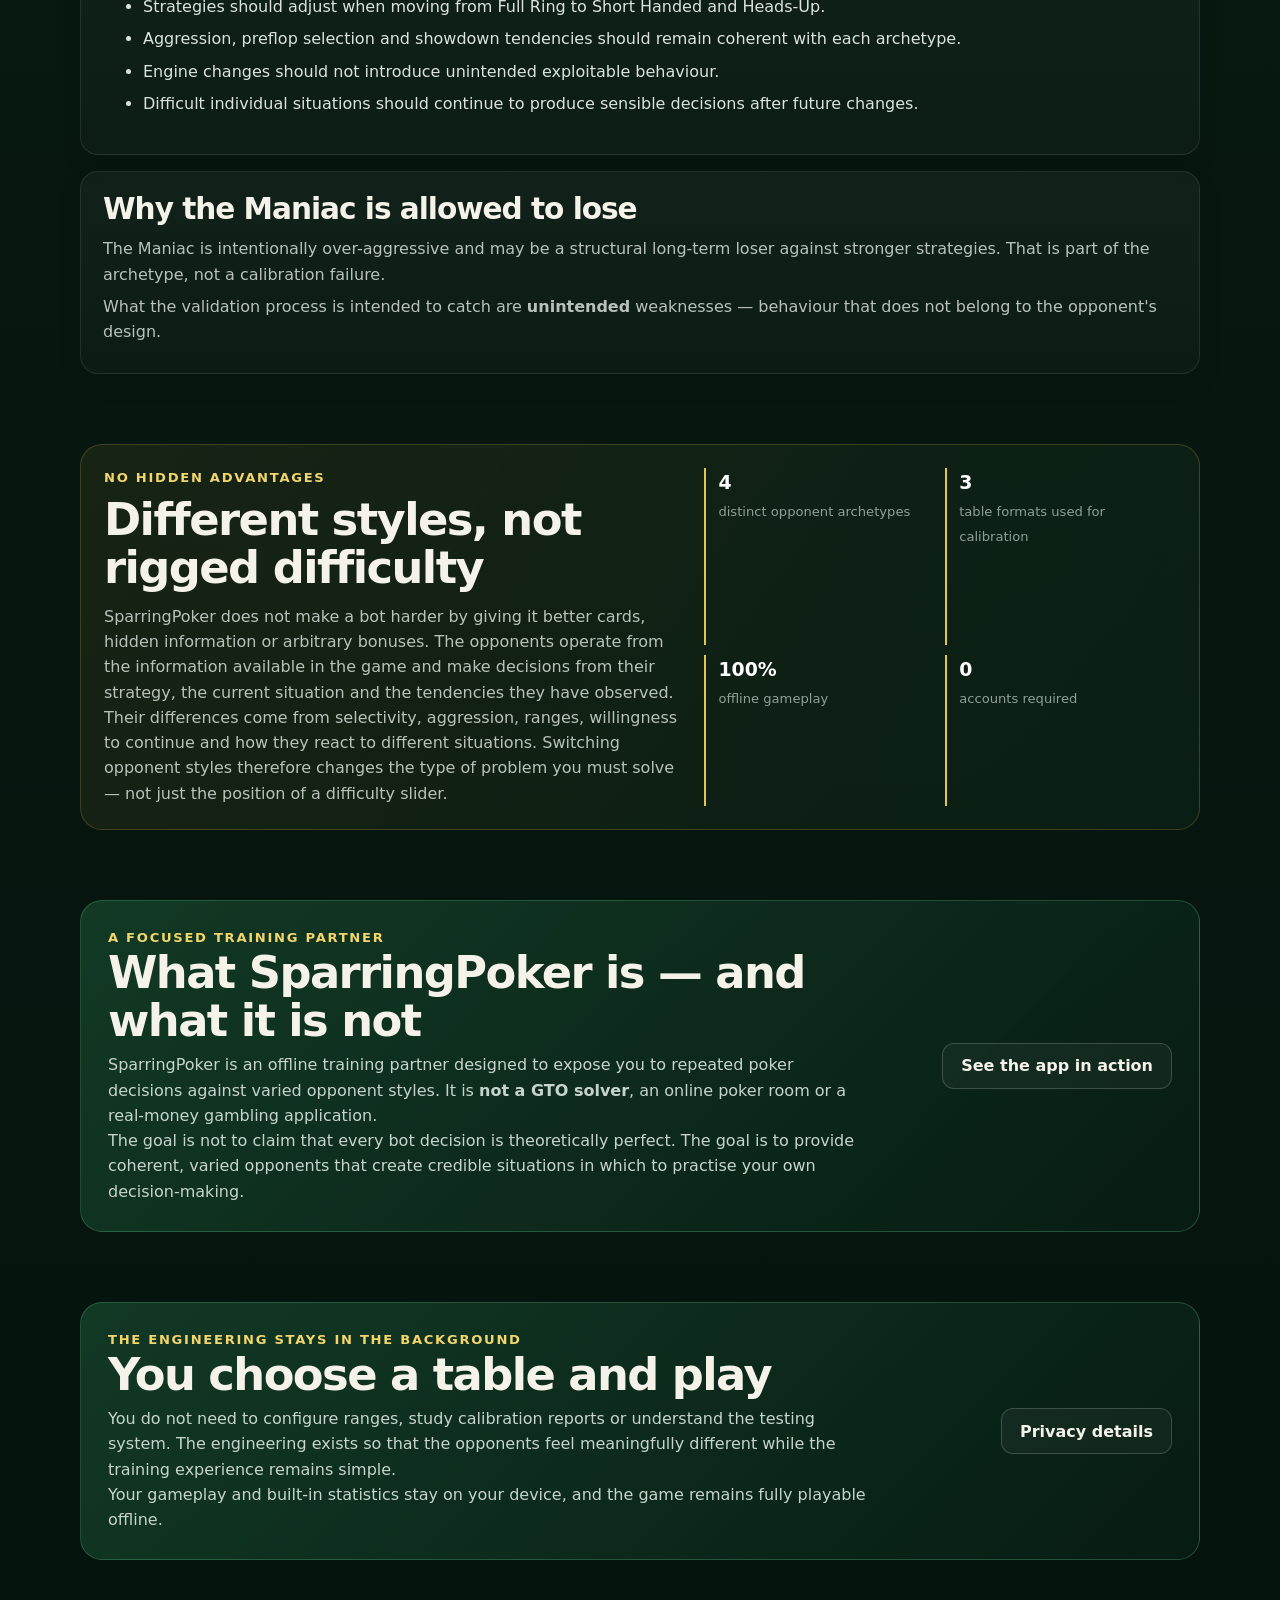
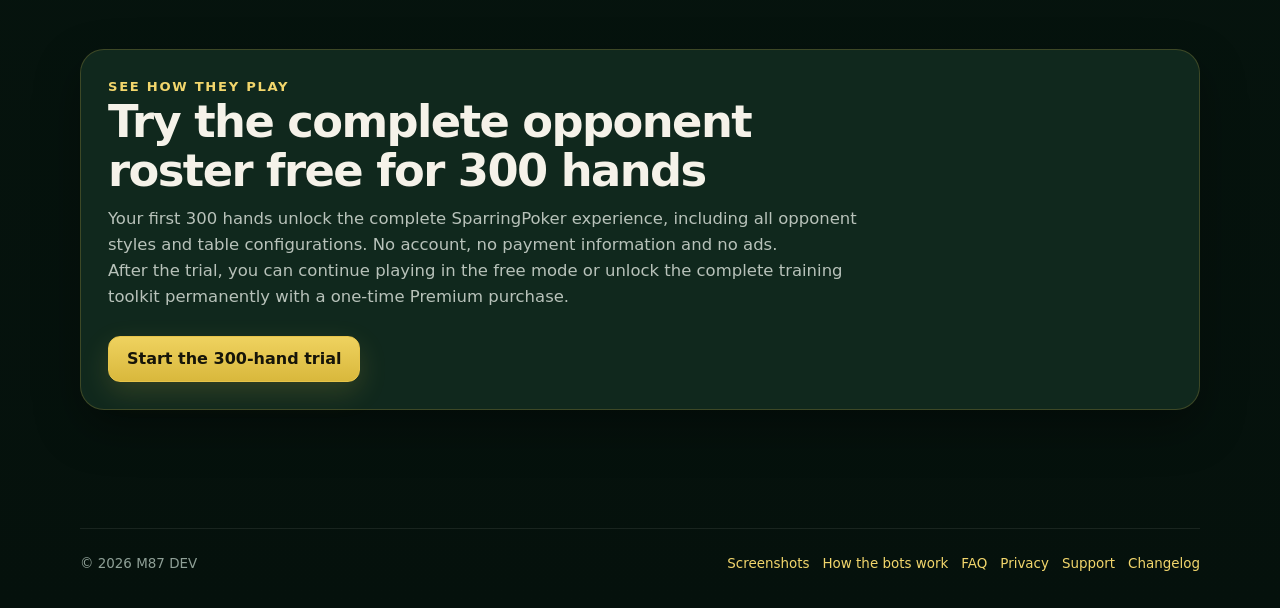
==== commit 0147266b: "restructured bots.html" ====
--- a/bots.html
+++ b/bots.html
@@ -1,13 +1,14 @@
+<!DOCTYPE html>
 <!DOCTYPE html>
 
 <html lang="en"><head><meta charset="utf-8"/><meta content="width=device-width,initial-scale=1" name="viewport"/>
-<title>How the Bots Work — SparringPoker</title><meta content="How SparringPoker calibrates distinct poker opponent styles for realistic offline practice." name="description"/><meta content="#071710" name="theme-color"/>
+<title>Poker Training Bots — How SparringPoker Opponents Work</title><meta content="Train offline against four distinct poker opponent styles. See how SparringPoker bots are calibrated, tested and adapt to your playing tendencies." name="description"/><meta content="#071710" name="theme-color"/>
 <meta content="index,follow,max-image-preview:large" name="robots"/>
 <link href="https://sparringpoker.com/bots.html" rel="canonical"/>
 <meta content="SparringPoker" property="og:site_name"/>
 <meta content="website" property="og:type"/>
-<meta content="How the Bots Work — SparringPoker" property="og:title"/>
-<meta content="How SparringPoker calibrates distinct poker opponent styles for realistic offline practice." property="og:description"/>
+<meta content="Poker Training Bots — How SparringPoker Opponents Work" property="og:title"/>
+<meta content="Train offline against four distinct poker opponent styles. See how SparringPoker bots are calibrated, tested and adapt to your playing tendencies." property="og:description"/>
 <meta content="https://sparringpoker.com/bots.html" property="og:url"/>
 <meta content="https://sparringpoker.com/assets/images/social-preview.jpg" property="og:image"/>
 <meta content="1200" property="og:image:width"/>
@@ -16,10 +17,10 @@
 <meta content="en_US" property="og:locale"/>
 <meta content="fr_FR" property="og:locale:alternate"/>
 <meta content="summary_large_image" name="twitter:card"/>
-<meta content="How the Bots Work — SparringPoker" name="twitter:title"/>
-<meta content="How SparringPoker calibrates distinct poker opponent styles for realistic offline practice." name="twitter:description"/>
+<meta content="Poker Training Bots — How SparringPoker Opponents Work" name="twitter:title"/>
+<meta content="Train offline against four distinct poker opponent styles. See how SparringPoker bots are calibrated, tested and adapt to your playing tendencies." name="twitter:description"/>
 <meta content="https://sparringpoker.com/assets/images/social-preview.jpg" name="twitter:image"/>
-<link href="assets/site.css" rel="stylesheet"/></head>
+<link href="assets/site.css?v=20260909" rel="stylesheet"/><link href="assets/mobile.css?v=20260909" media="(max-width: 620px)" rel="stylesheet"/></head>
 <body class="" data-base=""><a class="skip-link" href="#main-content">Skip to content</a><div class="shell"><header class="topbar">
 <a class="brand" href="index.html"><span class="brand-mark">♠</span> SparringPoker <span class="brand-mark">♥</span></a>
 <div class="top-actions">
@@ -30,419 +31,236 @@
 </div>
 </div>
 </header><main class="page-main" id="main-content">
-<section class="page-hero"><div class="page-kicker" data-lang="en">Behind the training opponents</div><div class="page-kicker" data-lang="fr">Dans les coulisses des adversaires d'entraînement</div>
-<h1 data-lang="en">How the bots work</h1><h1 data-lang="fr">Comment fonctionnent les bots</h1>
-<p class="lead" data-lang="en">The technical detail lives here so the home page can stay focused on training. SparringPoker uses deliberately distinct opponent archetypes, calibrated and regression-tested to give you varied situations to read and adapt to.</p>
-<p class="lead" data-lang="fr">Les détails techniques sont regroupés ici afin que la page d'accueil reste centrée sur l'entraînement. SparringPoker utilise des archétypes d'adversaires volontairement distincts, calibrés et testés en régression pour vous exposer à des situations variées.</p>
-<div class="actions"><a class="btn secondary small" href="index.html"><span data-lang="en">← Back to overview</span><span data-lang="fr">← Retour à la présentation</span></a><a class="btn small" href="index.html#download"><span data-lang="en">Try SparringPoker</span><span data-lang="fr">Essayer SparringPoker</span></a></div></section>
-<div class="content-stack"><div class="box">
-<p class="muted" style="margin:0 0 6px;font-size:12px;text-transform:uppercase;letter-spacing:0.5px">
-<span class="active" data-lang="en">Design Philosophy</span>
-<span data-lang="fr">Positionnement</span>
-</p>
-<h2 class="active" data-lang="en" style="font-size:20px;margin-bottom:10px">Practice against opponents who actually
-      play poker.</h2>
-<h2 data-lang="fr" style="font-size:20px;margin-bottom:10px">Entraînez-vous contre des adversaires qui jouent
-      vraiment au poker.</h2>
-<p class="active" data-lang="en">Each bot gamestyle is <strong>calibrated over 500,000+ simulated hands
-        (across Full Ring, Short Handed and Heads-Up) and measured against standard poker metrics</strong> to stay
-      consistent with its strategic archetype. Decisions use range vs range equity, position-aware preflop ranges per
-      format, pot odds, and street-by-street opponent tendencies.</p>
-<p data-lang="fr">Chaque style de jeu est <strong>calibré sur plus de 500 000 mains simulées (Full Ring, Short
-        Handed et Heads-Up cumulés) et mesuré selon des métriques poker standard</strong> pour rester cohérent avec son
-      archétype stratégique. Les décisions s'appuient sur l'équité range vs range, des ranges préflop par position
-      spécifiques au format, les cotes du pot et les tendances adverses street par street.</p>
-<p class="active" data-lang="en" style="margin-top:10px"><strong>Archetypes, not GTO:</strong> the four gamestyles
-      are deliberately distinct <em>characters</em>. Tight and Loose are designed to be roughly break-even against each
-      other; Ultra-Tight aims to be a small structural winner; Maniac is allowed to be a structural <em>loser</em>
-      (this is the whole point of the Maniac archetype — it's how a real maniac actually performs at the table).
-      Practising against the full set teaches you to beat what you'll actually face.</p>
-<p data-lang="fr" style="margin-top:10px"><strong>Des archétypes, pas du GTO :</strong> les quatre styles sont des
-      <em>personnages</em> volontairement distincts. Tight et Loose sont conçus pour être approximativement à
-      l'équilibre l'un contre l'autre ; Sur nos statistiques bot contre bot, Ultra-Tight tend à être un léger gagnant
-      structurel ; Maniac est dangereux et imprévisible,
-      peut parfois gagner gros, mais est, sur le long terme, un <em>perdant</em> structurel (c'est tout l'intérêt de
-      l'archétype Maniac :
-      c'est ainsi qu'un vrai maniac se comporte réellement à la table). S'entraîner contre les 4 personnalités vous
-      apprend à battre la plupart de ceux
-      que vous rencontrerez réellement.
-    </p>
+<section class="page-hero">
+<div class="page-kicker" data-lang="en">Credible opponents for deliberate practice</div>
+<div class="page-kicker" data-lang="fr">Des adversaires crédibles pour un entraînement utile</div>
+<h1 data-lang="en">Train against opponents with distinct poker personalities</h1>
+<h1 data-lang="fr">Entraînez-vous face à des adversaires aux personnalités vraiment différentes</h1>
+<p class="lead" data-lang="en">SparringPoker does not use a difficulty slider or opponents that simply make more or fewer mistakes. Its bots are built around four deliberately different poker styles, each designed to create different situations for you to read, understand and adapt to.</p>
+<p class="lead" data-lang="fr">SparringPoker n'utilise pas un simple curseur de difficulté ni des adversaires qui se contentent de faire plus ou moins d'erreurs. Ses bots reposent sur quatre styles de poker volontairement différents, chacun conçu pour vous confronter à d'autres situations à lire, comprendre et exploiter.</p>
+<p class="lead" data-lang="en">They are calibrated through automated testing, large-scale bot-vs-bot simulation and replayed edge cases — so the differences between them come from coherent playing tendencies rather than random behaviour.</p>
+<p class="lead" data-lang="fr">Ils sont calibrés grâce à des tests automatisés, des simulations bot contre bot à grande échelle et la reproduction de situations particulières — afin que leurs différences proviennent de véritables tendances de jeu plutôt que de décisions aléatoires.</p>
+<div class="actions">
+<a class="btn small" href="index.html#download"><span data-lang="en">Try all 4 styles free for 300 hands</span><span data-lang="fr">Essayez les 4 styles gratuitement pendant 300 mains</span></a>
+<a class="btn secondary small" href="index.html"><span data-lang="en">← Back to overview</span><span data-lang="fr">← Retour à la présentation</span></a>
+</div>
+</section>
+<section class="section compact">
+<div class="section-head center">
+<div class="section-kicker" data-lang="en">Four opponents. Four challenges.</div>
+<div class="section-kicker" data-lang="fr">Quatre adversaires. Quatre défis.</div>
+<h2 data-lang="en">Different styles, not artificial difficulty levels</h2>
+<h2 data-lang="fr">Des styles différents, pas des niveaux de difficulté artificiels</h2>
+<p data-lang="en">Good poker is not only about knowing what you want to do. It is also about recognising who you are playing against and adjusting. SparringPoker therefore uses several distinct archetypes instead of a single bot with multiple difficulty settings.</p>
+<p data-lang="fr">Bien jouer au poker ne consiste pas uniquement à savoir ce que vous voulez faire. Il faut aussi comprendre qui se trouve en face de vous et savoir adapter votre jeu. SparringPoker utilise donc plusieurs archétypes distincts plutôt qu'un seul bot décliné en différents niveaux de difficulté.</p>
+</div>
+<div class="cards-3">
+<article class="card">
+<div class="step">ULTRA-TIGHT</div>
+<strong class="card-title" data-lang="en">Very selective. Very aggressive once involved.</strong>
+<strong class="card-title" data-lang="fr">Très sélectif. Très agressif lorsqu'il entre dans un coup.</strong>
+<p data-lang="en">The Ultra-Tight opponent enters relatively few pots and tends to represent stronger ranges when it does.</p>
+<p data-lang="fr">L'Ultra-Tight joue relativement peu de mains et représente généralement des ranges plus fortes lorsqu'il s'engage.</p>
+<p data-lang="en"><strong>Good practice for:</strong> patience, disciplined folds and playing against very narrow ranges.</p>
+<p data-lang="fr"><strong>Idéal pour travailler :</strong> la patience, les folds disciplinés et le jeu face à des ranges très resserrées.</p>
+</article>
+<article class="card">
+<div class="step">TIGHT</div>
+<strong class="card-title" data-lang="en">Solid, selective and aggressive.</strong>
+<strong class="card-title" data-lang="fr">Solide, sélectif et agressif.</strong>
+<p data-lang="en">The Tight opponent represents the closest thing in SparringPoker to a conventional TAG baseline.</p>
+<p data-lang="fr">Le Tight correspond dans SparringPoker au profil le plus proche d'une base TAG conventionnelle.</p>
+<p data-lang="en"><strong>Good practice for:</strong> fundamentals, positional play and sound decisions against a disciplined opponent.</p>
+<p data-lang="fr"><strong>Idéal pour travailler :</strong> les fondamentaux, le jeu positionnel et les décisions face à un adversaire discipliné.</p>
+</article>
+<article class="card">
+<div class="step">LOOSE</div>
+<strong class="card-title" data-lang="en">Wider ranges and frequent aggression.</strong>
+<strong class="card-title" data-lang="fr">Des ranges plus larges et une agressivité fréquente.</strong>
+<p data-lang="en">The Loose opponent enters more pots and puts you under pressure with a broader range of hands.</p>
+<p data-lang="fr">Le Loose entre dans davantage de pots et exerce de la pression avec un éventail de mains plus large.</p>
+<p data-lang="en"><strong>Good practice for:</strong> defending against aggression, bluff-catching and adjusting to wider ranges.</p>
+<p data-lang="fr"><strong>Idéal pour travailler :</strong> la défense face à l'agression, le bluff-catching et l'adaptation à des ranges élargies.</p>
+</article>
+<article class="card">
+<div class="step">MANIAC</div>
+<strong class="card-title" data-lang="en">Very wide ranges. Relentless pressure.</strong>
+<strong class="card-title" data-lang="fr">Des ranges très larges. Une pression permanente.</strong>
+<p data-lang="en">The Maniac is deliberately more volatile and over-aggressive. It can create difficult situations, but its excess aggression is also exploitable.</p>
+<p data-lang="fr">Le Maniac est volontairement plus volatil et excessivement agressif. Il peut créer des situations difficiles, mais cette agressivité excessive peut également être exploitée.</p>
+<p data-lang="en"><strong>Good practice for:</strong> maintaining discipline, controlling tilt and learning when to let an aggressive opponent keep bluffing.</p>
+<p data-lang="fr"><strong>Idéal pour travailler :</strong> la discipline, le contrôle du tilt et la capacité à laisser un adversaire agressif continuer à bluffer.</p>
+</article>
+</div>
+<div class="download-panel" style="margin-top:18px">
+<div class="section-head">
+<p data-lang="en">All four styles are available during the full-feature 300-hand trial. After the trial, the Tight opponent remains available in the free version; Premium keeps the complete range of opponent styles and mixes.</p>
+<p data-lang="fr">Les quatre styles sont disponibles pendant l'essai complet de 300 mains. Après l'essai, le profil Tight reste disponible dans la version gratuite ; Premium conserve l'ensemble des styles et des mélanges d'adversaires.</p>
+</div>
+<a class="cta" href="index.html#download"><span data-lang="en">Try all four styles free</span><span data-lang="fr">Essayer gratuitement les quatre styles</span></a>
+</div>
+</section>
+<section class="section compact">
+<div class="feature-split reverse">
+<div class="feature-copy">
+<div class="section-kicker" data-lang="en">Opponent adaptation</div>
+<div class="section-kicker" data-lang="fr">Adaptation des adversaires</div>
+<h2 data-lang="en">They can start reacting to the way you play</h2>
+<h2 data-lang="fr">Ils peuvent commencer à s'adapter à votre façon de jouer</h2>
+<p data-lang="en">The bots are not limited to their base archetype. As you accumulate enough hands in a given table format, SparringPoker builds a local statistical picture of your tendencies. Those tendencies can then influence some of the bots' decisions against you.</p>
+<p data-lang="fr">Les bots ne sont pas limités à leur archétype de départ. À mesure que vous accumulez suffisamment de mains dans un format de table, SparringPoker construit localement un profil statistique de vos tendances. Certaines de ces tendances peuvent ensuite influencer les décisions prises contre vous.</p>
+<p data-lang="en">Before enough data exists, they simply fall back to their normal archetype. The adaptation is based on observed play, not guesswork.</p>
+<p data-lang="fr">Tant que l'échantillon est insuffisant, ils utilisent simplement leur archétype de base. L'adaptation repose sur votre jeu observé, pas sur des suppositions.</p>
 </div>
 <div class="box">
-<p class="muted" style="margin:0 0 6px;font-size:12px;text-transform:uppercase;letter-spacing:0.5px">
-<span class="active" data-lang="en">What this means for your game</span>
-<span data-lang="fr">Ce que ça change pour votre jeu</span>
-</p>
-<h2 class="active" data-lang="en" style="font-size:20px;margin-bottom:10px">A realistic sparring partner, ready
-      whenever you are.</h2>
-<h2 data-lang="fr" style="font-size:20px;margin-bottom:10px">Un partenaire d'entraînement réaliste, disponible
-      quand vous voulez.</h2>
+<h3 data-lang="en">Examples of tendencies tracked locally</h3>
+<h3 data-lang="fr">Exemples de tendances suivies localement</h3>
 <ul>
-<li class="active" data-lang="en"><strong>Build real instincts.</strong> Learn through repetition against
-        opponents who play like actual people — not difficulty sliders or random decision-makers.</li>
-<li data-lang="fr"><strong>Développez de vrais réflexes.</strong> Apprenez par la répétition face à des
-        adversaires qui jouent comme de vraies personnes — pas des curseurs de difficulté ni des décideurs aléatoires.</li>
-<li class="active" data-lang="en"><strong>Every style trains a different skill.</strong> Patience against
-        Ultra-Tight, fundamentals against Tight, bluff-catching against Loose, tilt control against Maniac. Facing all
-        four forces you to keep adjusting.</li>
-<li data-lang="fr"><strong>Chaque style travaille une compétence.</strong> La patience face à l'Ultra-Tight, les
-        fondamentaux face au Tight, attraper les bluffs face au Loose, le contrôle du tilt face au Maniac. Affronter les
-        quatre vous force à vous adapter en permanence.</li>
-<li class="active" data-lang="en"><strong>Opponents that adapt to you.</strong> Bots read your tendencies over
-        time and adjust — so you can't beat them forever on autopilot with a single line.</li>
-<li data-lang="fr"><strong>Des adversaires qui s'adaptent à vous.</strong> Les bots lisent vos tendances au fil du
-        temps et s'ajustent — impossible de les battre indéfiniment en pilote automatique avec une seule ligne.</li>
-<li class="active" data-lang="en"><strong>Spot and fix your own leaks.</strong> Built-in hand replay, detailed
-        statistics and hand export let you review your play and export hands for external analysis.</li>
-<li data-lang="fr"><strong>Repérez et corrigez vos fuites.</strong> Le replay de mains intégré, des statistiques
-        détaillées et l'export de mains vous permettent de revoir votre jeu et d'analyser vos mains ailleurs.</li>
-<li class="active" data-lang="en"><strong>Zero friction, zero noise.</strong> Fully offline — no account, no ads,
-        no internet, no real money. Launch a practice session in seconds.</li>
-<li data-lang="fr"><strong>Aucune friction, aucun bruit.</strong> Entièrement hors ligne — pas de compte, pas de
-        pubs, pas d'internet, pas d'argent réel. Lancez une session en quelques secondes.</li>
-<li class="active" data-lang="en"><strong>Try everything free.</strong> A 300-hand trial with every feature
-        unlocked, then unlimited free play. Premium is a one-time purchase — never a subscription.</li>
-<li data-lang="fr"><strong>Essayez tout gratuitement.</strong> Un essai de 300 mains avec toutes les
-        fonctionnalités débloquées, puis du jeu illimité gratuit. Le Premium est un achat unique — jamais un abonnement.</li>
+<li data-lang="en">How often you voluntarily enter pots and raise preflop</li>
+<li data-lang="fr">La fréquence à laquelle vous entrez volontairement dans les pots et relancez préflop</li>
+<li data-lang="en">Your aggression on different streets</li>
+<li data-lang="fr">Votre agressivité sur les différentes streets</li>
+<li data-lang="en">How you react to 3-bets</li>
+<li data-lang="fr">Votre réaction face aux 3-bets</li>
+<li data-lang="en">How you defend your blinds</li>
+<li data-lang="fr">Votre défense des blindes</li>
+<li data-lang="en">Patterns in your bet sizing</li>
+<li data-lang="fr">Certains patterns de taille de mise</li>
 </ul>
-<p class="muted" data-lang="en" style="margin-top:10px;font-size:13px"><strong>What it isn't:</strong>
-      not a GTO solver, a post-flop analyzer or an online poker room — it's a focused, offline partner for sharpening
-      your instincts away from real-money tables.</p>
-<p class="muted" data-lang="fr" style="margin-top:10px;font-size:13px"><strong>Ce que ce n'est pas :</strong> ni un
-      solveur GTO, ni un analyseur post-flop, ni une salle de poker en ligne — c'est un partenaire hors ligne dédié à
-      aiguiser vos réflexes, loin des tables en argent réel.</p>
-</div>
+<p data-lang="en"><strong>No account or online player profile is required.</strong> These statistics are stored locally on your device.</p>
+<p data-lang="fr"><strong>Aucun compte ni profil joueur en ligne n'est nécessaire.</strong> Ces statistiques sont stockées localement sur votre appareil.</p>
+</div>
+</div>
+</section>
+<section class="section compact">
+<div class="section-head center">
+<div class="section-kicker" data-lang="en">Validation</div>
+<div class="section-kicker" data-lang="fr">Validation</div>
+<h2 data-lang="en">How the bots are kept credible</h2>
+<h2 data-lang="fr">Comment nous maintenons la crédibilité des bots</h2>
+<p data-lang="en">A poker bot can look convincing for a few hands while still containing serious strategic or situational weaknesses. SparringPoker therefore validates its opponents at several complementary levels.</p>
+<p data-lang="fr">Un bot de poker peut sembler convaincant pendant quelques mains tout en présentant de sérieuses faiblesses stratégiques ou situationnelles. SparringPoker valide donc ses adversaires à plusieurs niveaux complémentaires.</p>
+</div>
+<div class="cards-3">
+<article class="card">
+<div class="step" data-lang="en">01 · AUTOMATED TESTING</div><div class="step" data-lang="fr">01 · TESTS AUTOMATISÉS</div>
+<strong class="card-title" data-lang="en">Catch logic regressions</strong>
+<strong class="card-title" data-lang="fr">Détecter les régressions logiques</strong>
+<p data-lang="en">Automated tests cover individual calculations, interactions between components and complete hand sequences, including areas such as hand evaluation, ranges, betting logic and game flow.</p>
+<p data-lang="fr">Des tests automatisés couvrent les calculs individuels, les interactions entre composants et le déroulement de mains complètes, notamment l'évaluation des mains, les ranges, la logique de mise et le déroulement général d'une partie.</p>
+</article>
+<article class="card">
+<div class="step" data-lang="en">02 · LARGE-SCALE SIMULATION</div><div class="step" data-lang="fr">02 · SIMULATION À GRANDE ÉCHELLE</div>
+<strong class="card-title" data-lang="en">Check strategic behaviour</strong>
+<strong class="card-title" data-lang="fr">Contrôler le comportement stratégique</strong>
+<p data-lang="en">The archetypes play large numbers of automated hands against one another across Heads-Up, Short Handed and Full Ring. Their behaviour is examined through standard poker metrics such as VPIP, PFR, 3-bet frequency, aggression, continuation betting and showdown behaviour.</p>
+<p data-lang="fr">Les archétypes disputent automatiquement de nombreuses mains entre eux en Heads-Up, Short Handed et Full Ring. Leur comportement est examiné à l'aide de métriques poker standard telles que le VPIP, le PFR, le taux de 3-bet, l'agressivité, les continuation bets ou le comportement au showdown.</p>
+</article>
+<article class="card">
+<div class="step" data-lang="en">03 · EDGE-CASE REPLAYS</div><div class="step" data-lang="fr">03 · REJEU DES CAS PARTICULIERS</div>
+<strong class="card-title" data-lang="en">Keep difficult fixes from coming back</strong>
+<strong class="card-title" data-lang="fr">Empêcher le retour des erreurs difficiles</strong>
+<p data-lang="en">Specific difficult situations discovered during development or simulation can be captured and replayed independently. Once corrected, they can remain in the regression suite so later changes do not silently reintroduce the same problem.</p>
+<p data-lang="fr">Certaines situations difficiles découvertes pendant le développement ou les simulations peuvent être enregistrées puis rejouées indépendamment. Une fois corrigées, elles peuvent rester dans la suite de régression afin qu'une modification future ne réintroduise pas silencieusement le même problème.</p>
+</article>
+</div>
+</section>
+<section class="section compact">
+<div class="content-stack">
 <div class="box">
-<h2 class="active" data-lang="en">The 4 gamestyles</h2>
-<h2 data-lang="fr">Les 4 styles de jeu</h2>
-<table>
-<thead>
-<tr>
-<th><span class="active" data-lang="en">Gamestyle</span><span data-lang="fr">Style de jeu</span></th>
-<th><span class="active" data-lang="en">Style</span><span data-lang="fr">Style</span></th>
-<th><span class="active" data-lang="en">Tightness (6-max)</span><span data-lang="fr">Sélectivité
-              (6-max)</span></th>
-<th><span class="active" data-lang="en">Best used to practice</span><span data-lang="fr">Idéal pour
-              pratiquer</span></th>
-</tr>
-</thead>
-<tbody>
-<tr>
-<td><strong>Ultra-Tight</strong></td>
-<td><span class="active" data-lang="en">Selective, ultra-aggressive when in</span><span data-lang="fr">Sélectif, ultra-agressif quand il joue</span></td>
-<td><span class="active" data-lang="en">Very tight</span><span data-lang="fr">Très serré</span></td>
-<td><span class="active" data-lang="en">Patience, hand reading vs NAITs</span><span data-lang="fr">Patience, lecture des mains face aux NAIT</span></td>
-</tr>
-<tr>
-<td><strong>Tight</strong> <span class="ok active" data-lang="en">✓ Free</span><span class="ok" data-lang="fr">✓ Gratuit</span></td>
-<td><span class="active" data-lang="en">TAG — modern standard baseline</span><span data-lang="fr">TAG — base standard moderne</span></td>
-<td>Tight-aggressive</td>
-<td><span class="active" data-lang="en">Fundamentals, positional play</span><span data-lang="fr">Fondamentaux, jeu positionnel</span></td>
-</tr>
-<tr>
-<td><strong>Loose</strong></td>
-<td><span class="active" data-lang="en">LAG — wide range, aggressive</span><span data-lang="fr">LAG — large range, agressif</span></td>
-<td>Loose-aggressive</td>
-<td><span class="active" data-lang="en">Defending vs aggression, bluff-catching</span><span data-lang="fr">Défense contre l'agressivité, attraper les bluffs</span></td>
-</tr>
-<tr>
-<td><strong>Maniac</strong></td>
-<td><span class="active" data-lang="en">Hyper-aggressive, very wide range</span><span data-lang="fr">Hyper-agressif, range très large</span></td>
-<td><span class="active" data-lang="en">Very loose</span><span data-lang="fr">Très large</span></td>
-<td><span class="active" data-lang="en">Tilt control, exploiting over-aggression</span><span data-lang="fr">Contrôle du tilt, exploiter la sur-agressivité</span></td>
-</tr>
-</tbody>
-</table>
-<p class="muted" data-lang="en" style="margin-top:8px;font-size:13px">Each gamestyle has a distinct,
-      validated tightness profile across all three table formats (Full Ring, Short Handed, Heads-Up). All 4 gamestyles
-      are available in Premium; Tight comes with the free tier.</p>
-<p class="muted" data-lang="fr" style="margin-top:8px;font-size:13px">Chaque style de jeu a un profil de sélectivité
-      distinct et validé sur les trois formats de table (Full Ring, Short Handed, Heads-Up). Les 4 styles sont
-      disponibles en Premium ; Tight est inclus dans la version gratuite.</p>
-<h3 class="active" data-lang="en" style="margin-top:18px">Measured VPIP per gamestyle and format</h3>
-<h3 data-lang="fr" style="margin-top:18px">VPIP mesuré par style de jeu et par format</h3>
-<p class="active" data-lang="en" style="font-size:13px">VPIP (Voluntarily Put $ In Pot) is the share of hands a
-      player chooses to play preflop. Measured from the latest full-power seeding (July 2026):</p>
-<p data-lang="fr" style="font-size:13px">VPIP (Voluntarily Put $ In Pot) est la part de mains qu'un joueur décide
-      de jouer préflop. Mesuré sur des centaines de milliers de mains jouées automatiquement, bots contre bots (juillet 2026) :</p>
-<table>
-<thead>
-<tr>
-<th><span class="active" data-lang="en">Format</span><span data-lang="fr">Format</span></th>
-<th>Ultra-Tight</th>
-<th>Tight</th>
-<th>Loose</th>
-<th>Maniac</th>
-</tr>
-</thead>
-<tbody>
-<tr>
-<td><strong>Full Ring</strong> (9-max)</td>
-<td>8.3 %</td>
-<td>15.0 %</td>
-<td>23.5 %</td>
-<td>27.4 %</td>
-</tr>
-<tr>
-<td><strong>Short Handed</strong> (6-max)</td>
-<td>15.5 %</td>
-<td>22.7 %</td>
-<td>27.7 %</td>
-<td>35.3 %</td>
-</tr>
-<tr>
-<td><strong>Heads-Up</strong></td>
-<td>51.8 %</td>
-<td>52.4 %</td>
-<td>58.7 %</td>
-<td>74.3 %</td>
-</tr>
-</tbody>
-</table>
-<p class="muted" data-lang="en" style="font-size:13px">Strict tightness ordering (Ultra-Tight &lt;
-      Tight &lt; Loose &lt; Maniac) holds in every format. Absolute VPIP rises sharply in Heads-Up because both players
-      must defend their blind every hand — even the tightest gamestyle is forced into a wide range there.</p>
-<p class="muted" data-lang="fr" style="font-size:13px">L'ordre strict de sélectivité (Ultra-Tight &lt; Tight &lt;
-      Loose &lt; Maniac) est respecté sur chaque format. Le VPIP absolu monte fortement en Heads-Up parce que les deux
-      joueurs doivent défendre leur blinde à chaque main — même le style le plus serré y est contraint à une range
-      large.</p>
+<p class="muted" style="margin:0 0 6px;font-size:12px;text-transform:uppercase;letter-spacing:0.5px"><span data-lang="en">What validation is looking for</span><span data-lang="fr">Ce que la validation cherche à vérifier</span></p>
+<h2 data-lang="en">The differences should be intentional</h2>
+<h2 data-lang="fr">Les différences doivent être intentionnelles</h2>
+<p data-lang="en">The purpose of calibration is not to make four bots that all converge toward the same strategy. It is to make sure their differences remain meaningful and coherent.</p>
+<p data-lang="fr">Le but du calibrage n'est pas de créer quatre bots qui finissent par tous jouer de la même manière. Il est de vérifier que leurs différences restent significatives et cohérentes.</p>
+<ul>
+<li data-lang="en">Tighter and looser archetypes should remain meaningfully distinguishable.</li>
+<li data-lang="fr">Les profils plus serrés et plus larges doivent rester réellement différenciés.</li>
+<li data-lang="en">Strategies should adjust when moving from Full Ring to Short Handed and Heads-Up.</li>
+<li data-lang="fr">Les stratégies doivent évoluer lorsqu'on passe du Full Ring au Short Handed puis au Heads-Up.</li>
+<li data-lang="en">Aggression, preflop selection and showdown tendencies should remain coherent with each archetype.</li>
+<li data-lang="fr">L'agressivité, la sélection préflop et les tendances au showdown doivent rester cohérentes avec chaque archétype.</li>
+<li data-lang="en">Engine changes should not introduce unintended exploitable behaviour.</li>
+<li data-lang="fr">Les modifications du moteur ne doivent pas créer de comportements exploitables non prévus.</li>
+<li data-lang="en">Difficult individual situations should continue to produce sensible decisions after future changes.</li>
+<li data-lang="fr">Les situations individuelles difficiles doivent continuer à produire des décisions cohérentes après de futures modifications.</li>
+</ul>
 </div>
 <div class="box">
-<h2 class="active" data-lang="en">How the bots are tuned and validated</h2>
-<h2 data-lang="fr">Comment les bots sont calibrés et validés</h2>
-<p class="active" data-lang="en">Calibrating a poker bot is not a one-shot job — it's a continuous loop. Three
-      independent mechanisms work together to catch different kinds of mistakes: small logic bugs, broad strategic
-      drift, and tricky situational misplays. A change to any bot only ships when all three pass.</p>
-<p data-lang="fr">Calibrer un bot de poker n'est pas un travail ponctuel — c'est une boucle continue. Trois
-      mécanismes indépendants travaillent ensemble pour détecter différents types d'erreurs : petits bugs logiques,
-      dérives stratégiques globales, et erreurs dans des situations délicates. Une modification d'un bot n'est validée
-      que lorsque les trois mécanismes passent.</p>
-<h3 class="active" data-lang="en" style="margin-top:14px">1. Automated test suite</h3>
-<h3 data-lang="fr" style="margin-top:14px">1. Suite de tests automatisés</h3>
-<p class="active" data-lang="en">A library of <strong>more than 1,500 automated tests</strong> runs after every
-      change to the engine. They cover three layers:</p>
-<p data-lang="fr">Une bibliothèque de <strong>plus de 1 500 tests automatisés</strong> s'exécute après chaque
-      modification du moteur. Elle couvre trois couches :</p>
-<ul>
-<li class="active" data-lang="en"><strong>Unit tests</strong> — isolated checks on individual building blocks
-        (hand evaluation, range calculations, betting math).</li>
-<li data-lang="fr"><strong>Tests unitaires</strong> — vérifications isolées sur les briques individuelles
-        (évaluation des mains, calcul des ranges, mathématiques de mise).</li>
-<li class="active" data-lang="en"><strong>Integration tests</strong> — verify that components work together
-        correctly (a strategy module talking to the betting engine, the database, the shuffler).</li>
-<li data-lang="fr"><strong>Tests d'intégration</strong> — vérifient que les composants fonctionnent correctement
-        ensemble (un module de stratégie qui dialogue avec le moteur de mise, la base de données, le mélangeur).</li>
-<li class="active" data-lang="en"><strong>End-to-end tests</strong> — simulate complete hands from deal to
-        showdown, confirming the full game flow stays correct under realistic conditions.</li>
-<li data-lang="fr"><strong>Tests end-to-end</strong> — simulent des mains complètes du donne au showdown, en
-        confirmant que le déroulement complet du jeu reste correct dans des conditions réalistes.</li>
-</ul>
-<p class="muted" data-lang="en" style="font-size:13px">This layer catches logic regressions early —
-      before any bot ever plays a real hand against a user.</p>
-<p class="muted" data-lang="fr" style="font-size:13px">Cette couche attrape les régressions logiques tôt — avant
-      qu'un bot ne joue une seule vraie main contre un utilisateur.</p>
-<h3 class="active" data-lang="en" style="margin-top:14px">2. Statistics seeding (bot vs bot)</h3>
-<h3 data-lang="fr" style="margin-top:14px">2. Seeding statistique (bot vs bot)</h3>
-<p class="active" data-lang="en">The four gamestyles play <strong>hundreds of thousands of hands against each
-        other</strong>, across all three table formats (Full Ring, Short Handed, Heads-Up). Two things are extracted
-      from each run:</p>
-<p data-lang="fr">Les quatre styles de jeu disputent <strong>des centaines de milliers de mains les uns contre les
-        autres</strong>, sur les trois formats (Full Ring, Short Handed, Heads-Up). Deux choses sont extraites de chaque
-      session :</p>
-<ul>
-<li class="active" data-lang="en"><strong>Per-strategy poker metrics</strong> — the standard indicators a
-        professional player would use to judge a style:</li>
-<li data-lang="fr"><strong>Métriques poker par stratégie</strong> — les indicateurs standards qu'un joueur
-        professionnel utiliserait pour juger un style :</li>
-</ul>
-<p style="margin-top:6px">
-<span class="stat-pill">VPIP</span>
-<span class="stat-pill">PFR</span>
-<span class="stat-pill">VPIP–PFR gap</span>
-<span class="stat-pill">3-Bet %</span>
-<span class="stat-pill">Fold to 3-Bet %</span>
-<span class="stat-pill">Aggression Factor (AF)</span>
-<span class="stat-pill">C-Bet %</span>
-<span class="stat-pill">WTSD %</span>
-<span class="stat-pill">W$SD %</span>
-</p>
-<p class="active" data-lang="en" style="margin-top:8px">These are checked against modern poker theory targets — for
-      example a <strong>VPIP–PFR gap well within format-appropriate limits</strong> (raise-or-fold discipline: ≤ 10 %
-      on Full Ring, ≤ 12 % on Short Handed, ≤ 15 % on Heads-Up) — and against a strict tightness
-      ordering (Ultra-Tight &lt; Tight &lt; Loose &lt; Maniac) that must hold across every format.</p>
-<p data-lang="fr" style="margin-top:8px">Elles sont confrontées aux cibles de la théorie poker moderne — par
-      exemple un <strong>écart VPIP–PFR dans les limites du format</strong> (discipline raise-or-fold : ≤ 10 % en Full
-      Ring, ≤ 12 % en Short Handed, ≤ 15 % en Heads-Up) — et à un ordre de sélectivité
-      strict (Ultra-Tight &lt; Tight &lt; Loose &lt; Maniac) qui doit être respecté sur chaque format.</p>
-<ul>
-<li class="active" data-lang="en"><strong>Chip flow between gamestyles</strong> — the net winnings/losses of each
-        bot are tracked street by street. Any style that systematically loses chips would be a leak that a real player
-        could exploit, so calibration is iterated until no such leak survives statistical scrutiny.</li>
-<li data-lang="fr"><strong>Flux de jetons entre styles</strong> — les gains/pertes nets de chaque bot sont suivis
-        street par street. Tout style qui perdrait systématiquement des jetons constituerait une fuite qu'un joueur
-        réel pourrait exploiter, la calibration est donc itérée jusqu'à ce qu'aucune fuite ne survive à l'analyse
-        statistique.</li>
-</ul>
-<p class="muted" data-lang="en" style="font-size:13px">This layer catches strategic drift — a bot
-      that plays "almost correctly" but bleeds chips against another style would slip past the unit tests, but not past
-      this one.</p>
-<p class="muted" data-lang="fr" style="font-size:13px">Cette couche attrape les dérives stratégiques — un bot qui
-      joue « presque correctement » mais perd des jetons contre un autre style passerait au travers des tests
-      unitaires, mais pas de celui-ci.</p>
-<h3 class="active" data-lang="en" style="margin-top:14px">3. Scenario replays (edge cases)</h3>
-<h3 data-lang="fr" style="margin-top:14px">3. Replays de scénarios (cas particuliers)</h3>
-<p class="active" data-lang="en">Mass simulation tells you whether bots play well <em>on average</em>. It cannot
-      tell you whether a bot will misplay a specific tricky spot — for example, a deep-stacked turn decision with a
-      strong draw against an over-aggressive opponent. For that, individual hand situations are captured as
-      <strong>scenarios</strong> — small files describing the cards, the board, the stacks, and the betting history.
-      The engine replays each scenario and the bot's decision on every street is verified to be the expected one.
-    </p>
-<p data-lang="fr">La simulation de masse vous dit si les bots jouent bien <em>en moyenne</em>. Elle ne peut pas
-      dire si un bot va mal jouer un spot délicat précis — par exemple une décision au turn en stack profond avec un
-      tirage fort face à un adversaire sur-agressif. Pour ça, des situations individuelles sont capturées sous forme
-      de <strong>scénarios</strong> — de petits fichiers décrivant les cartes, le board, les stacks, et l'historique
-      de mise. Le moteur rejoue chaque scénario et la décision du bot à chaque street est vérifiée comme étant celle
-      attendue.</p>
-<p class="active" data-lang="en" style="margin-top:8px">Scenarios serve two purposes:</p>
-<p data-lang="fr" style="margin-top:8px">Les scénarios servent à deux choses :</p>
-<ul>
-<li class="active" data-lang="en"><strong>Reproducing edge cases</strong> spotted during play or during seeding
-        runs, so the underlying cause can be debugged and fixed at the root.</li>
-<li data-lang="fr"><strong>Reproduire des cas particuliers</strong> repérés en jeu ou lors des seedings, pour que
-        la cause profonde puisse être déboguée et corrigée à la racine.</li>
-<li class="active" data-lang="en"><strong>Locking the fix in place forever</strong> — once a scenario passes, it
-        joins the regression suite and any future change that re-introduces the bug is caught immediately.</li>
-<li data-lang="fr"><strong>Verrouiller la correction de manière permanente</strong> — une fois qu'un scénario
-        passe, il rejoint la suite de régression et toute modification future qui réintroduirait le bug est détectée
-        immédiatement.</li>
-</ul>
-<p class="muted" data-lang="en" style="font-size:13px">This layer catches situational misplays —
-      problems that are too rare to surface in averaged statistics but matter a lot at the table.</p>
-<p class="muted" data-lang="fr" style="font-size:13px">Cette couche attrape les erreurs situationnelles — des
-      problèmes trop rares pour ressortir dans les statistiques moyennées, mais qui comptent beaucoup à la table.</p>
-<p class="muted" data-lang="en" style="margin-top:14px;font-size:13px"><strong>Why three
-        layers?</strong>
-      Each catches what the others miss. Unit tests catch logic bugs in seconds but say nothing about strategy quality.
-      Statistics seeding measures real strategic strength but cannot pinpoint <em>why</em> a bot is losing chips.
-      Scenarios diagnose specific misplays but only cover the situations someone thought to capture. The combination
-      keeps blind spots small.</p>
-<p class="muted" data-lang="fr" style="margin-top:14px;font-size:13px"><strong>Pourquoi trois couches ?</strong>
-      Chacune attrape ce que les autres ratent. Les tests unitaires détectent les bugs logiques en quelques secondes
-      mais ne disent rien sur la qualité stratégique. Le seeding statistique mesure la force stratégique réelle mais
-      ne peut pas pointer <em>pourquoi</em> un bot perd des jetons. Les scénarios diagnostiquent des erreurs précises
-      mais ne couvrent que les situations que quelqu'un a pensé à capturer. La combinaison réduit les angles morts.</p>
-</div>
-<div class="box">
-<h2 class="active" data-lang="en">What the statistics reveal</h2>
-<h2 data-lang="fr">Ce que révèlent les statistiques</h2>
-<ul>
-<li class="active" data-lang="en"><strong>Correct aggression:</strong> Tighter bots show higher 3-bet rates
-        (polarized ranges). Looser bots call more (gap concept).</li>
-<li data-lang="fr"><strong>Agression correcte :</strong> Les bots tight ont des taux de 3-bet plus élevés (ranges
-        polarisées). Les bots loose appellent plus (gap concept).</li>
-<li class="active" data-lang="en"><strong>Showdown patterns:</strong> Tight bots reach showdown less often but win
-        more when they do. Maniac reaches showdown most often with weaker average equity.</li>
-<li data-lang="fr"><strong>Patterns au showdown :</strong> Les bots tight vont moins souvent au showdown mais
-        gagnent davantage quand ils y vont. Le Maniac y va plus souvent avec une equity moyenne plus faible.</li>
-<li class="active" data-lang="en"><strong>Table-size adaptation:</strong> All bots loosen up as tables shrink
-        (Full Ring → Short Handed → Heads-Up).</li>
-<li data-lang="fr"><strong>Adaptation aux formats :</strong> Tous les bots s'élargissent quand la table rétrécit
-        (Full Ring → Short Handed → Heads-Up).</li>
-</ul>
-<h3 class="active" data-lang="en" style="margin-top:14px">How bots adapt to your playing style</h3>
-<h3 data-lang="fr" style="margin-top:14px">Comment les bots s'adaptent à votre style</h3>
-<ul>
-<li class="active" data-lang="en"><strong>Bots read your tendencies:</strong> as you accumulate hands, bots
-        track your VPIP, PFR, aggression by street, fold-to-3-bet, blind defence and bet-sizing patterns. Once enough
-        data has accumulated for a given format (typically a few hundred hands), these stats start influencing how
-        bots size their bluffs, defend their blinds, and pick their 3-bet calling ranges against you specifically.
-        Below that sample size bots fall back to their base archetype — the adaptation is honest, not magical.</li>
-<li data-lang="fr"><strong>Les bots lisent vos tendances :</strong> au fil des mains, les bots suivent vos VPIP,
-        PFR, agressivité par street, fold-to-3-bet, défense des blindes et patterns de mise. Une fois assez de données
-        accumulées pour un format donné (typiquement quelques centaines de mains), ces stats commencent à influencer
-        la façon dont les bots dimensionnent leurs bluffs, défendent leurs blindes et choisissent leurs ranges de call
-        de 3-bet contre vous spécifiquement. En dessous de ce seuil, les bots reviennent à leur archétype de base —
-        l'adaptation est honnête, pas magique.</li>
-<li class="active" data-lang="en"><strong>Your stats persist locally:</strong> All data is stored on your device.
-        Reinstalling the app will reset your statistical history.</li>
-<li data-lang="fr"><strong>Vos stats persistent localement :</strong> Toutes les données sont stockées sur votre
-        appareil. Réinstaller l'app réinitialisera votre historique statistique.</li>
-<li class="active" data-lang="en"><strong>Precomputed bot profiles:</strong> Bot vs bot statistics come from
-        hundreds of thousands of simulated hands, so they already know how to play against each other from the start.
-      </li>
-<li data-lang="fr"><strong>Profils de bots précalculés :</strong> Les statistiques bot vs bot proviennent de
-        centaines de milliers de mains simulées, ils savent donc déjà jouer les uns contre les autres dès le départ.
-      </li>
-</ul>
-<h3 class="active" data-lang="en" style="margin-top:14px">What data is stored to enable adaptation</h3>
-<h3 data-lang="fr" style="margin-top:14px">Quelles données sont stockées pour permettre l'adaptation</h3>
-<p class="active" data-lang="en">For each player (including you), SparringPoker maintains a local database tracking:
-    </p>
-<p data-lang="fr">Pour chaque joueur (vous inclus), SparringPoker maintient une base de données locale qui suit :
-    </p>
-<ul>
-<li class="active" data-lang="en"><strong>Action frequencies</strong> across all streets — preflop (raises,
-        3-bets, 4-bets, calls, folds, limps), flop (checks, bets, calls, raises, folds, c-bets), turn and river (checks,
-        bets, calls, raises, folds)</li>
-<li data-lang="fr"><strong>Fréquences d'action</strong> sur toutes les streets — preflop (relances, 3-bets,
-        4-bets, calls, folds, limps), flop (checks, mises, calls, relances, folds, c-bets), turn et river (checks,
-        mises, calls, relances, folds)</li>
-<li class="active" data-lang="en"><strong>Showdown behavior</strong> — went to showdown, won at/without showdown
-      </li>
-<li data-lang="fr"><strong>Comportement au showdown</strong> — allé au showdown, gagné avec/sans showdown</li>
-<li class="active" data-lang="en"><strong>Blind defense</strong> — fold/call/3-bet vs steal attempts from both
-        blinds</li>
-<li data-lang="fr"><strong>Défense des blindes</strong> — fold/call/3-bet face aux tentatives de vol depuis les
-        deux blindes</li>
-<li class="active" data-lang="en"><strong>Bet sizing</strong> — average bet size ratios</li>
-<li data-lang="fr"><strong>Taille des mises</strong> — ratios moyens de mise</li>
-</ul>
-<p class="active" data-lang="en" style="margin-top:8px">All metrics stored per table format (Heads-Up, Short Handed,
-      Full Ring) for context-aware modeling. Bots use this to adjust ranges — widening blind defense vs aggressive
-      stealers, tightening 3-bet ranges vs calling stations, etc.</p>
-<p data-lang="fr" style="margin-top:8px">Toutes les métriques sont stockées par format de table (Heads-Up, Short
-      Handed, Full Ring) pour une modélisation contextuelle. Les bots utilisent ces données pour ajuster leurs ranges —
-      élargir la défense des blindes face aux voleurs agressifs, resserrer les ranges de 3-bet face aux calling
-      stations, etc.</p>
-</div>
-<div class="box">
-<h2 class="active" data-lang="en">Why only 4 gamestyles?</h2>
-<h2 data-lang="fr">Pourquoi seulement 4 styles de jeu ?</h2>
-<p class="active" data-lang="en">These four archetypes cover the primary strategic profiles in cash games:
-      ultra-selective aggression (NAIT), solid fundamentals (TAG), wide aggressive ranges (LAG), and hyper-aggressive
-      chaos (Maniac).</p>
-<p data-lang="fr">Ces quatre archétypes couvrent les profils stratégiques principaux en cash game : agressivité
-      ultra-sélective (NAIT), fondamentaux solides (TAG), ranges larges agressives (LAG), et chaos hyper-agressif
-      (Maniac).</p>
-<p class="active" data-lang="en" style="margin-top:10px">Focus is on calibration quality over quantity — you're
-      training against competent opponents with validated playing styles, not random decision-makers.</p>
-<p data-lang="fr" style="margin-top:10px">L'accent est mis sur la qualité de calibration plutôt que sur la quantité
-      — vous vous entraînez contre des adversaires compétents aux styles validés, pas contre des décideurs aléatoires.
-    </p>
-</div>
-<div class="box" style="text-align:center;padding:20px">
-<p class="active" data-lang="en" style="font-size:16px;margin-bottom:6px">Start with a full 300-hand trial — every
-      feature unlocked.</p>
-<p data-lang="fr" style="font-size:16px;margin-bottom:6px">Commencez avec un essai complet de 300 mains — toutes les
-      fonctionnalités débloquées.</p>
-<p class="muted" style="font-size:13px;margin-bottom:16px">
-<span class="active" data-lang="en">Then unlimited free play. Premium is a one-time purchase — no subscription,
-        no account, no ads.</span>
-<span data-lang="fr">Puis du jeu illimité gratuit. Le Premium est un achat unique — sans abonnement, sans
-        compte, sans pub.</span>
-</p>
-<div style="display:flex;gap:10px;justify-content:center;flex-wrap:wrap">
-<a class="btn" href="index.html#download" style="background:rgba(129,212,250,0.2);font-weight:600;border-color:#4fc3f7">
-<span class="active" data-lang="en">Get SparringPoker →</span>
-<span data-lang="fr">Obtenir SparringPoker →</span>
-</a>
-<a class="btn" href="index.html">
-<span class="active" data-lang="en">← Back to home</span>
-<span data-lang="fr">← Retour à l'accueil</span>
-</a>
-</div>
-</div></div>
-<section class="section compact"><div class="privacy-banner"><div><div class="section-kicker" data-lang="en">The point of the engineering</div><div class="section-kicker" data-lang="fr">Le but de cette ingénierie</div><h2 data-lang="en">More varied practice, not more technical work for you</h2><h2 data-lang="fr">Plus de variété à l'entraînement, pas plus de technique à gérer</h2><p data-lang="en">You choose a table and play. The calibration work is there to make the opponents meaningfully different while keeping the experience simple and offline.</p><p data-lang="fr">Vous choisissez une table et vous jouez. Le travail de calibration sert à rendre les adversaires réellement différents tout en gardant une expérience simple et hors ligne.</p></div><a class="cta secondary" href="index.html#download"><span data-lang="en">Start the 300-hand trial</span><span data-lang="fr">Commencer l'essai de 300 mains</span></a></div></section>
+<h2 data-lang="en">Why the Maniac is allowed to lose</h2>
+<h2 data-lang="fr">Pourquoi le Maniac peut être perdant</h2>
+<p data-lang="en">The Maniac is intentionally over-aggressive and may be a structural long-term loser against stronger strategies. That is part of the archetype, not a calibration failure.</p>
+<p data-lang="fr">Le Maniac est volontairement excessivement agressif et peut être structurellement perdant à long terme face à de meilleures stratégies. Cela fait partie de son archétype : ce n'est pas un échec du calibrage.</p>
+<p data-lang="en">What the validation process is intended to catch are <strong>unintended</strong> weaknesses — behaviour that does not belong to the opponent's design.</p>
+<p data-lang="fr">Ce que le processus de validation cherche à détecter, ce sont les faiblesses <strong>non intentionnelles</strong> — celles qui ne correspondent pas au comportement voulu de l'adversaire.</p>
+</div>
+</div>
+</section>
+<section class="section compact">
+<div class="proof-strip">
+<div>
+<div class="section-kicker" data-lang="en">No hidden advantages</div>
+<div class="section-kicker" data-lang="fr">Aucun avantage caché</div>
+<h2 data-lang="en">Different styles, not rigged difficulty</h2>
+<h2 data-lang="fr">Des styles différents, pas une difficulté truquée</h2>
+<p data-lang="en">SparringPoker does not make a bot harder by giving it better cards, hidden information or arbitrary bonuses. The opponents operate from the information available in the game and make decisions from their strategy, the current situation and the tendencies they have observed.</p>
+<p data-lang="fr">SparringPoker ne rend pas un bot plus difficile en lui donnant de meilleures cartes, des informations cachées ou un avantage arbitraire. Les adversaires utilisent les informations disponibles dans la partie et prennent leurs décisions selon leur stratégie, la situation présente et les tendances qu'ils ont pu observer.</p>
+<p data-lang="en">Their differences come from selectivity, aggression, ranges, willingness to continue and how they react to different situations. Switching opponent styles therefore changes the type of problem you must solve — not just the position of a difficulty slider.</p>
+<p data-lang="fr">Leurs différences viennent de leur sélectivité, leur agressivité, leurs ranges, leur propension à continuer dans un coup et leurs réactions aux différentes situations. Changer de style d'adversaire change donc le type de problème que vous devez résoudre — pas simplement la position d'un curseur de difficulté.</p>
+</div>
+<div class="proof-stats">
+<div class="proof-stat"><strong>4</strong><span data-lang="en">distinct opponent archetypes</span><span data-lang="fr">archétypes d'adversaires distincts</span></div>
+<div class="proof-stat"><strong>3</strong><span data-lang="en">table formats used for calibration</span><span data-lang="fr">formats de table utilisés pour le calibrage</span></div>
+<div class="proof-stat"><strong>100%</strong><span data-lang="en">offline gameplay</span><span data-lang="fr">jeu utilisable hors ligne</span></div>
+<div class="proof-stat"><strong>0</strong><span data-lang="en">accounts required</span><span data-lang="fr">compte requis</span></div>
+</div>
+</div>
+</section>
+<section class="section compact">
+<div class="privacy-banner">
+<div>
+<div class="section-kicker" data-lang="en">A focused training partner</div>
+<div class="section-kicker" data-lang="fr">Un partenaire d'entraînement spécialisé</div>
+<h2 data-lang="en">What SparringPoker is — and what it is not</h2>
+<h2 data-lang="fr">Ce qu'est SparringPoker — et ce qu'il n'est pas</h2>
+<p data-lang="en">SparringPoker is an offline training partner designed to expose you to repeated poker decisions against varied opponent styles. It is <strong>not a GTO solver</strong>, an online poker room or a real-money gambling application.</p>
+<p data-lang="fr">SparringPoker est un partenaire d'entraînement hors ligne conçu pour vous confronter de manière répétée à des décisions de poker face à des profils variés. Ce n'est <strong>ni un solveur GTO</strong>, ni une salle de poker en ligne, ni une application de jeu d'argent réel.</p>
+<p data-lang="en">The goal is not to claim that every bot decision is theoretically perfect. The goal is to provide coherent, varied opponents that create credible situations in which to practise your own decision-making.</p>
+<p data-lang="fr">L'objectif n'est pas de prétendre que chacune des décisions prises par les bots est théoriquement parfaite. L'objectif est de proposer des adversaires cohérents et variés capables de créer des situations crédibles dans lesquelles travailler vos propres décisions.</p>
+</div>
+<a class="cta secondary" href="screenshots.html"><span data-lang="en">See the app in action</span><span data-lang="fr">Voir l'application en action</span></a>
+</div>
+</section>
+<section class="section compact">
+<div class="privacy-banner">
+<div>
+<div class="section-kicker" data-lang="en">The engineering stays in the background</div>
+<div class="section-kicker" data-lang="fr">La technique reste en arrière-plan</div>
+<h2 data-lang="en">You choose a table and play</h2>
+<h2 data-lang="fr">Vous choisissez une table et vous jouez</h2>
+<p data-lang="en">You do not need to configure ranges, study calibration reports or understand the testing system. The engineering exists so that the opponents feel meaningfully different while the training experience remains simple.</p>
+<p data-lang="fr">Vous n'avez pas besoin de configurer des ranges, d'étudier des rapports de calibration ou de comprendre le système de tests. Toute cette ingénierie sert simplement à produire des adversaires réellement différents tout en conservant une expérience d'entraînement simple.</p>
+<p data-lang="en">Your gameplay and built-in statistics stay on your device, and the game remains fully playable offline.</p>
+<p data-lang="fr">Vos parties et les statistiques intégrées restent sur votre appareil, et le jeu reste entièrement utilisable hors ligne.</p>
+</div>
+<a class="cta secondary" href="privacy.html"><span data-lang="en">Privacy details</span><span data-lang="fr">Détails sur la confidentialité</span></a>
+</div>
+</section>
+<section class="section" id="download">
+<div class="download-panel">
+<div class="section-head">
+<div class="section-kicker" data-lang="en">See how they play</div>
+<div class="section-kicker" data-lang="fr">Voyez comment ils jouent</div>
+<h2 data-lang="en">Try the complete opponent roster free for 300 hands</h2>
+<h2 data-lang="fr">Essayez gratuitement tous les adversaires pendant 300 mains</h2>
+<p data-lang="en">Your first 300 hands unlock the complete SparringPoker experience, including all opponent styles and table configurations. No account, no payment information and no ads.</p>
+<p data-lang="fr">Vos 300 premières mains débloquent l'expérience SparringPoker complète, notamment tous les styles d'adversaires et toutes les configurations de table. Aucun compte, aucun moyen de paiement et aucune publicité.</p>
+<p data-lang="en">After the trial, you can continue playing in the free mode or unlock the complete training toolkit permanently with a one-time Premium purchase.</p>
+<p data-lang="fr">Après l'essai, vous pouvez continuer à jouer gratuitement ou débloquer définitivement l'ensemble des outils d'entraînement avec un achat Premium unique.</p>
+</div>
+<a class="cta" href="index.html#download"><span data-lang="en">Start the 300-hand trial</span><span data-lang="fr">Commencer l'essai de 300 mains</span></a>
+</div>
+</section>
 </main><footer class="footer">
 <div>© <span data-current-year=""></span> M87 DEV</div>
 <div class="footer-links">
@@ -453,4 +271,4 @@
 <a href="support.html">Support</a>
 <a href="changelog.html">Changelog</a>
 </div>
-</footer></div><script src="assets/site.js"></script></body></html>
+</footer></div><script src="assets/site.js?v=20260909"></script></body></html>
--- a/assets/mobile.css
+++ b/assets/mobile.css
@@ -0,0 +1,197 @@
+/* Phone-specific presentation. Desktop styles remain in site.css. */
+@media (max-width: 620px) {
+  .topbar {
+    min-height: 64px;
+    padding: 8px 0;
+    align-items: center;
+    gap: 12px;
+  }
+
+  .brand {
+    min-width: 0;
+    align-items: center;
+    gap: 7px;
+    font-size: 1.06rem;
+    line-height: 1.2;
+    white-space: nowrap;
+  }
+
+  .brand-mark {
+    line-height: 1;
+  }
+
+  .top-actions {
+    flex: 0 0 auto;
+    gap: 0;
+    flex-wrap: nowrap;
+  }
+
+  /* Release details remain available through the Changelog footer link. */
+  .version-badge {
+    display: none !important;
+  }
+
+  .lang-switch {
+    gap: 2px;
+  }
+
+  .lang-btn {
+    display: inline-flex;
+    width: 44px;
+    height: 44px;
+    padding: 7px;
+    align-items: center;
+    justify-content: center;
+    border-radius: 10px;
+  }
+
+  .lang-btn img {
+    width: 28px;
+    height: 28px;
+  }
+
+  .page-main {
+    padding-top: 8px;
+    padding-bottom: 48px;
+  }
+
+  .page-hero {
+    padding-top: 14px;
+    padding-bottom: 24px;
+    margin-bottom: 24px;
+  }
+
+  .page-hero h1 {
+    margin-top: 4px;
+    font-size: clamp(2rem, 8.8vw, 2.25rem);
+    line-height: 1.07;
+  }
+
+  .page-hero .lead {
+    font-size: 1rem;
+    line-height: 1.55;
+  }
+
+  .page-hero .actions {
+    gap: 10px;
+    margin-top: 16px;
+  }
+
+  .page-hero .btn.small {
+    min-height: 44px;
+  }
+
+  .hero {
+    padding-top: 16px;
+    padding-bottom: 30px;
+    gap: 0;
+  }
+
+  .hero > div:first-child {
+    display: contents;
+  }
+
+  .hero .eyebrow {
+    order: 1;
+    margin-bottom: 10px;
+    font-size: .76rem;
+    line-height: 1.4;
+  }
+
+  .hero h1 {
+    order: 2;
+    margin-bottom: 16px;
+    font-size: clamp(2rem, 8.8vw, 2.35rem);
+    line-height: 1.04;
+    letter-spacing: -.04em;
+  }
+
+  .hero-line {
+    white-space: normal;
+  }
+
+  .hero-copy {
+    order: 3;
+    margin-bottom: 20px;
+    font-size: 1rem;
+    line-height: 1.55;
+  }
+
+  .hero .actions {
+    order: 4;
+    display: grid;
+    grid-template-columns: minmax(0, 1fr);
+    gap: 8px;
+    width: 100%;
+  }
+
+  .hero .actions .cta {
+    width: 100%;
+    min-height: 52px;
+    padding: 11px 16px;
+    line-height: 1.3;
+    text-align: center;
+  }
+
+  .hero .actions .cta.secondary {
+    justify-self: center;
+    width: auto;
+    min-height: 44px;
+    padding: 6px 12px;
+    border-color: transparent;
+    background: transparent;
+    box-shadow: none;
+  }
+
+  .hero .actions .cta.secondary:hover {
+    text-decoration: underline;
+    text-underline-offset: 3px;
+  }
+
+  .hero .hero-visual {
+    order: 5;
+    margin-top: 18px;
+    padding: 7px;
+    border-radius: 20px;
+  }
+
+  .hero-visual img {
+    aspect-ratio: 3 / 2;
+    object-fit: cover;
+    object-position: center;
+    border-radius: 14px;
+  }
+
+  .hero-tag {
+    margin-top: 7px;
+    padding: 9px 10px;
+    border-radius: 10px;
+    font-size: .8rem;
+    line-height: 1.45;
+  }
+
+  .hero .trust-row {
+    order: 6;
+    display: grid;
+    grid-template-columns: repeat(2, minmax(0, 1fr));
+    gap: 8px;
+    margin-top: 16px;
+    font-size: .78rem;
+  }
+
+  .hero .trust-pill {
+    display: flex;
+    min-height: 42px;
+    padding: 7px 8px;
+    align-items: center;
+    justify-content: center;
+    text-align: center;
+    line-height: 1.3;
+  }
+}
+
+@media (max-width: 360px) {
+  .brand .brand-mark:last-child {
+    display: none;
+  }
+}
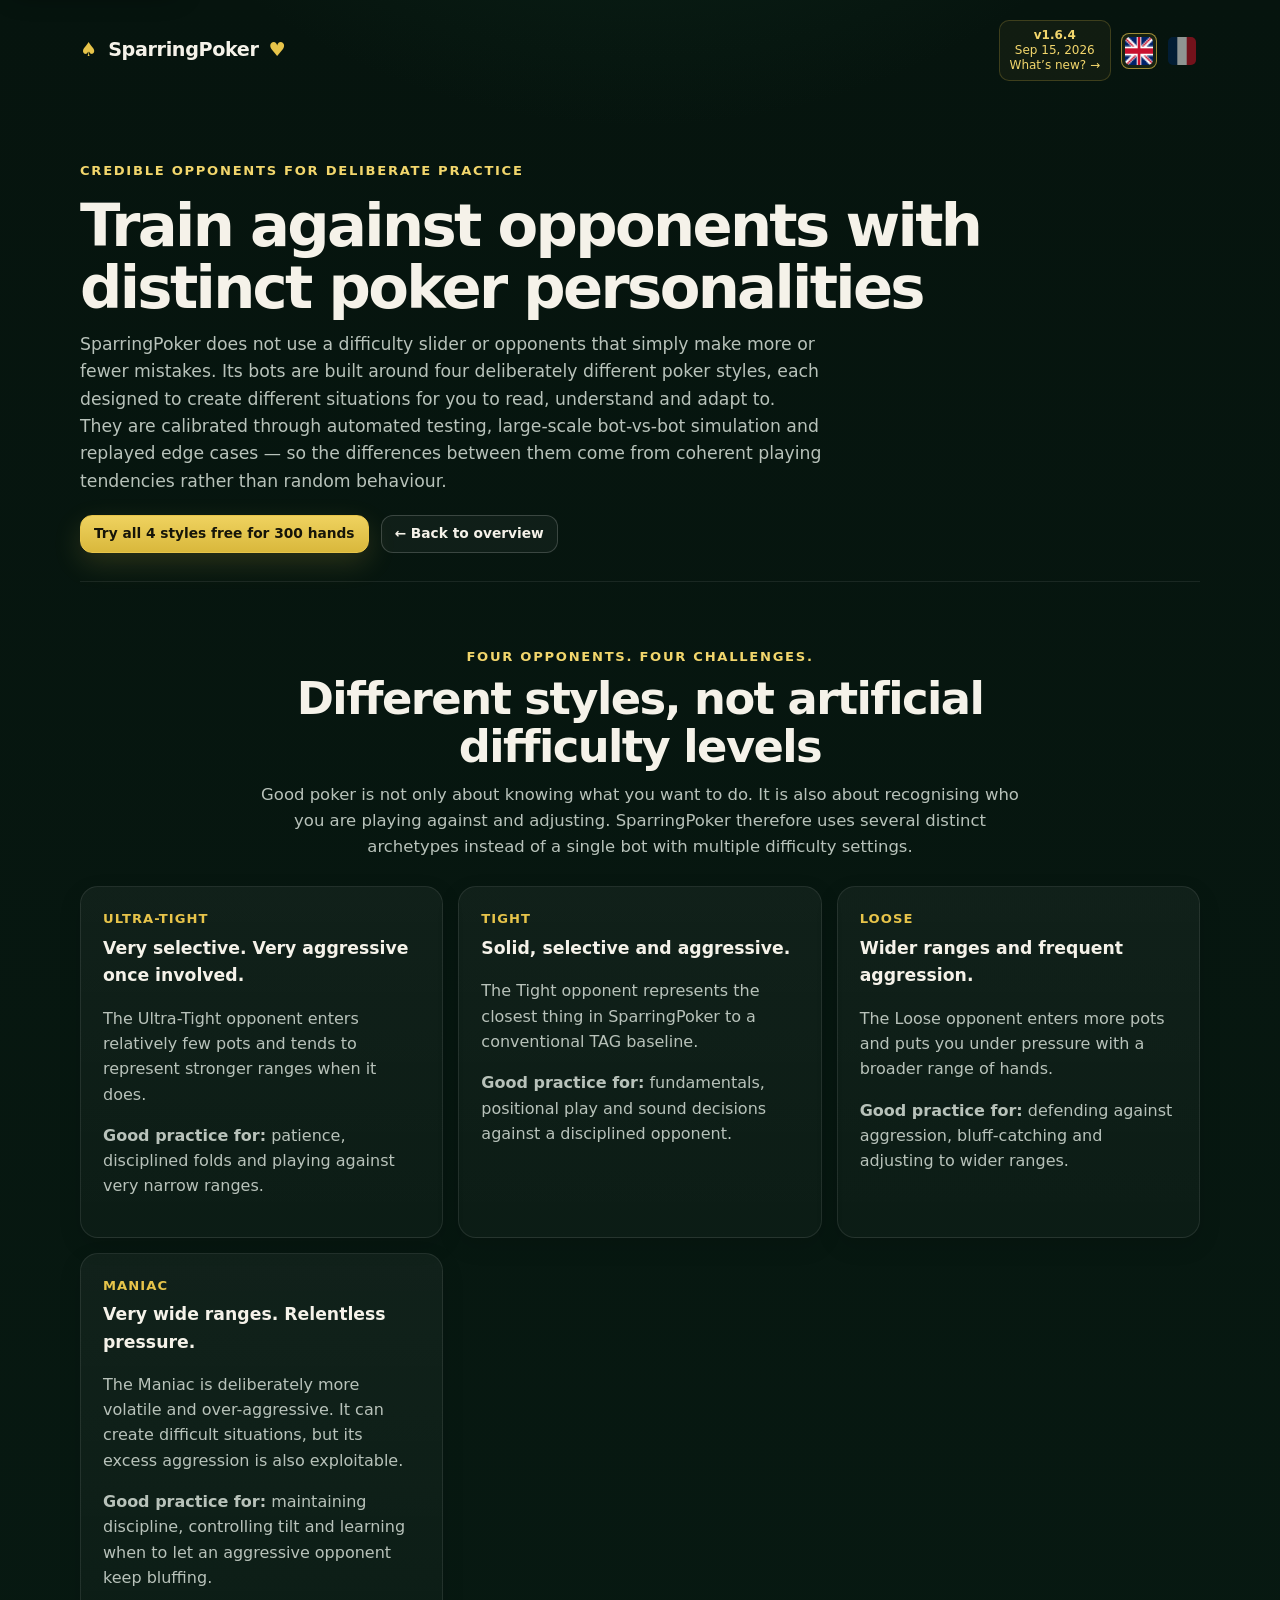
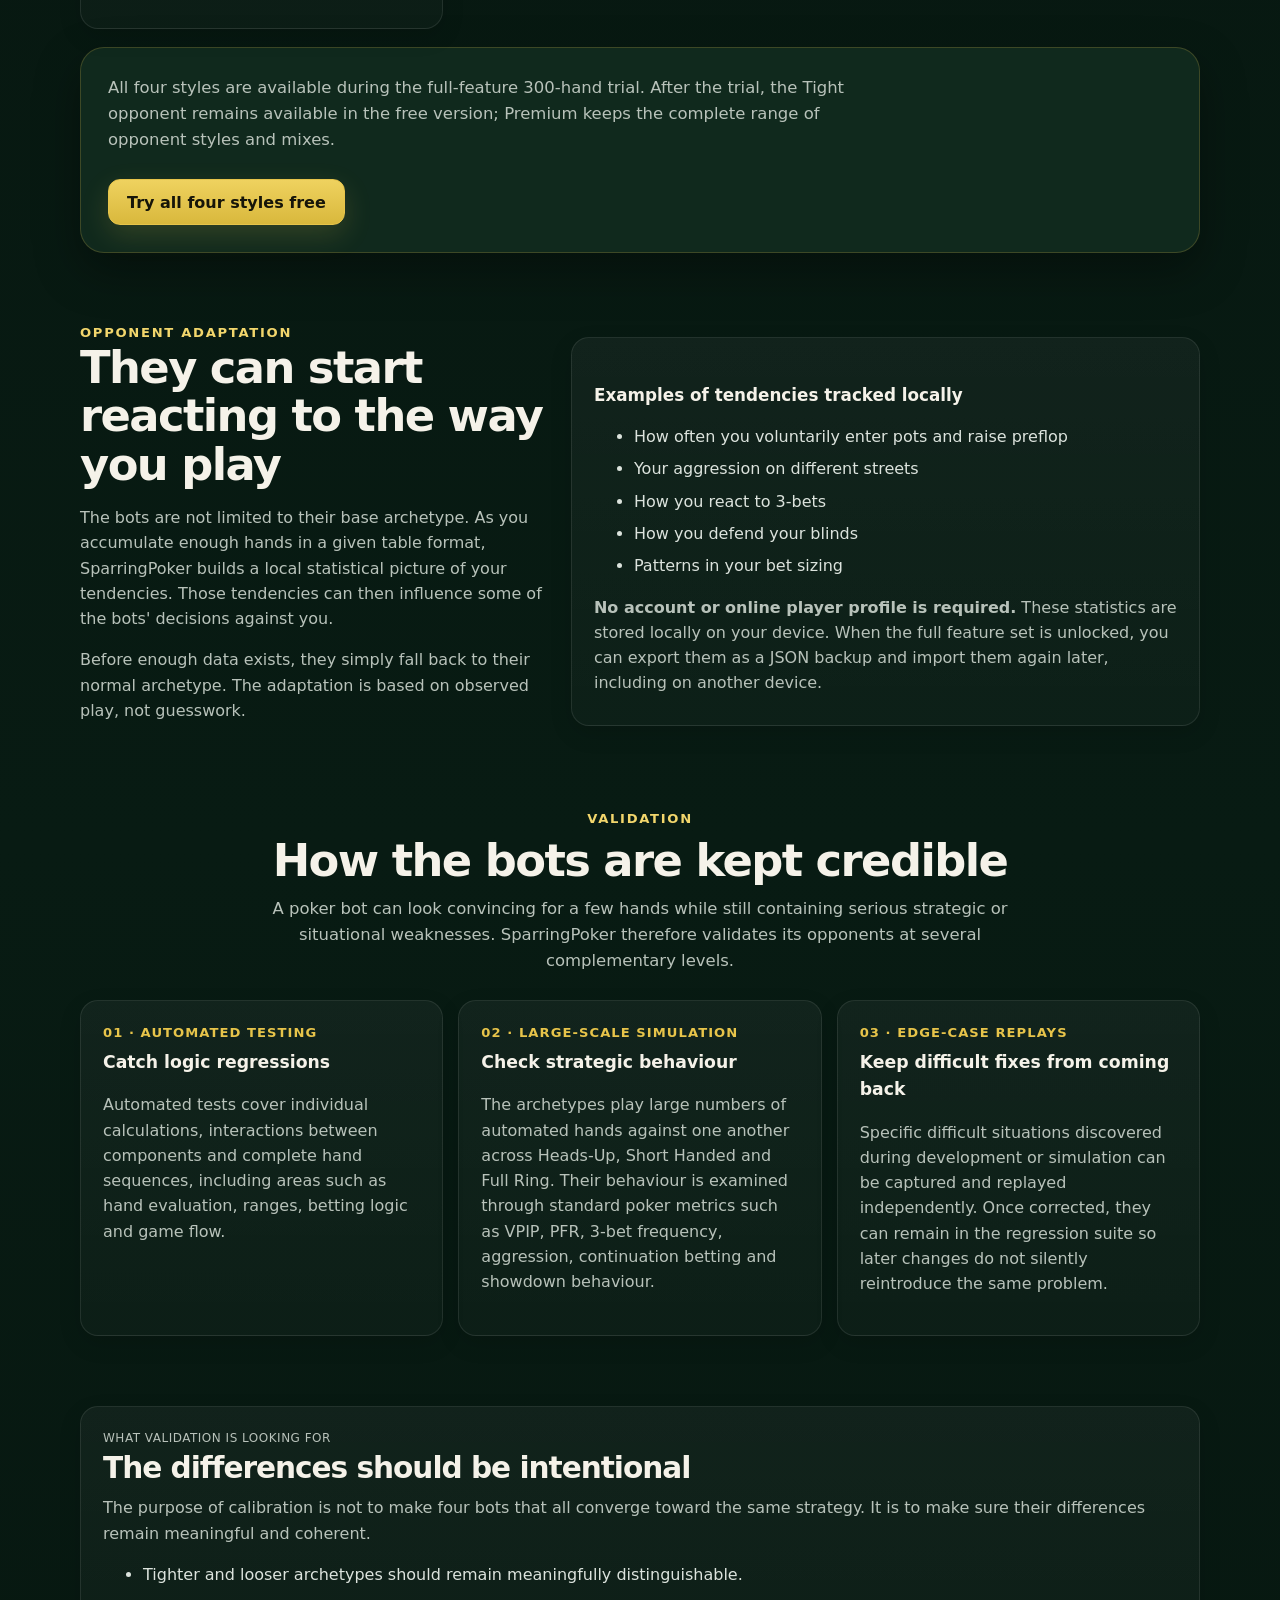
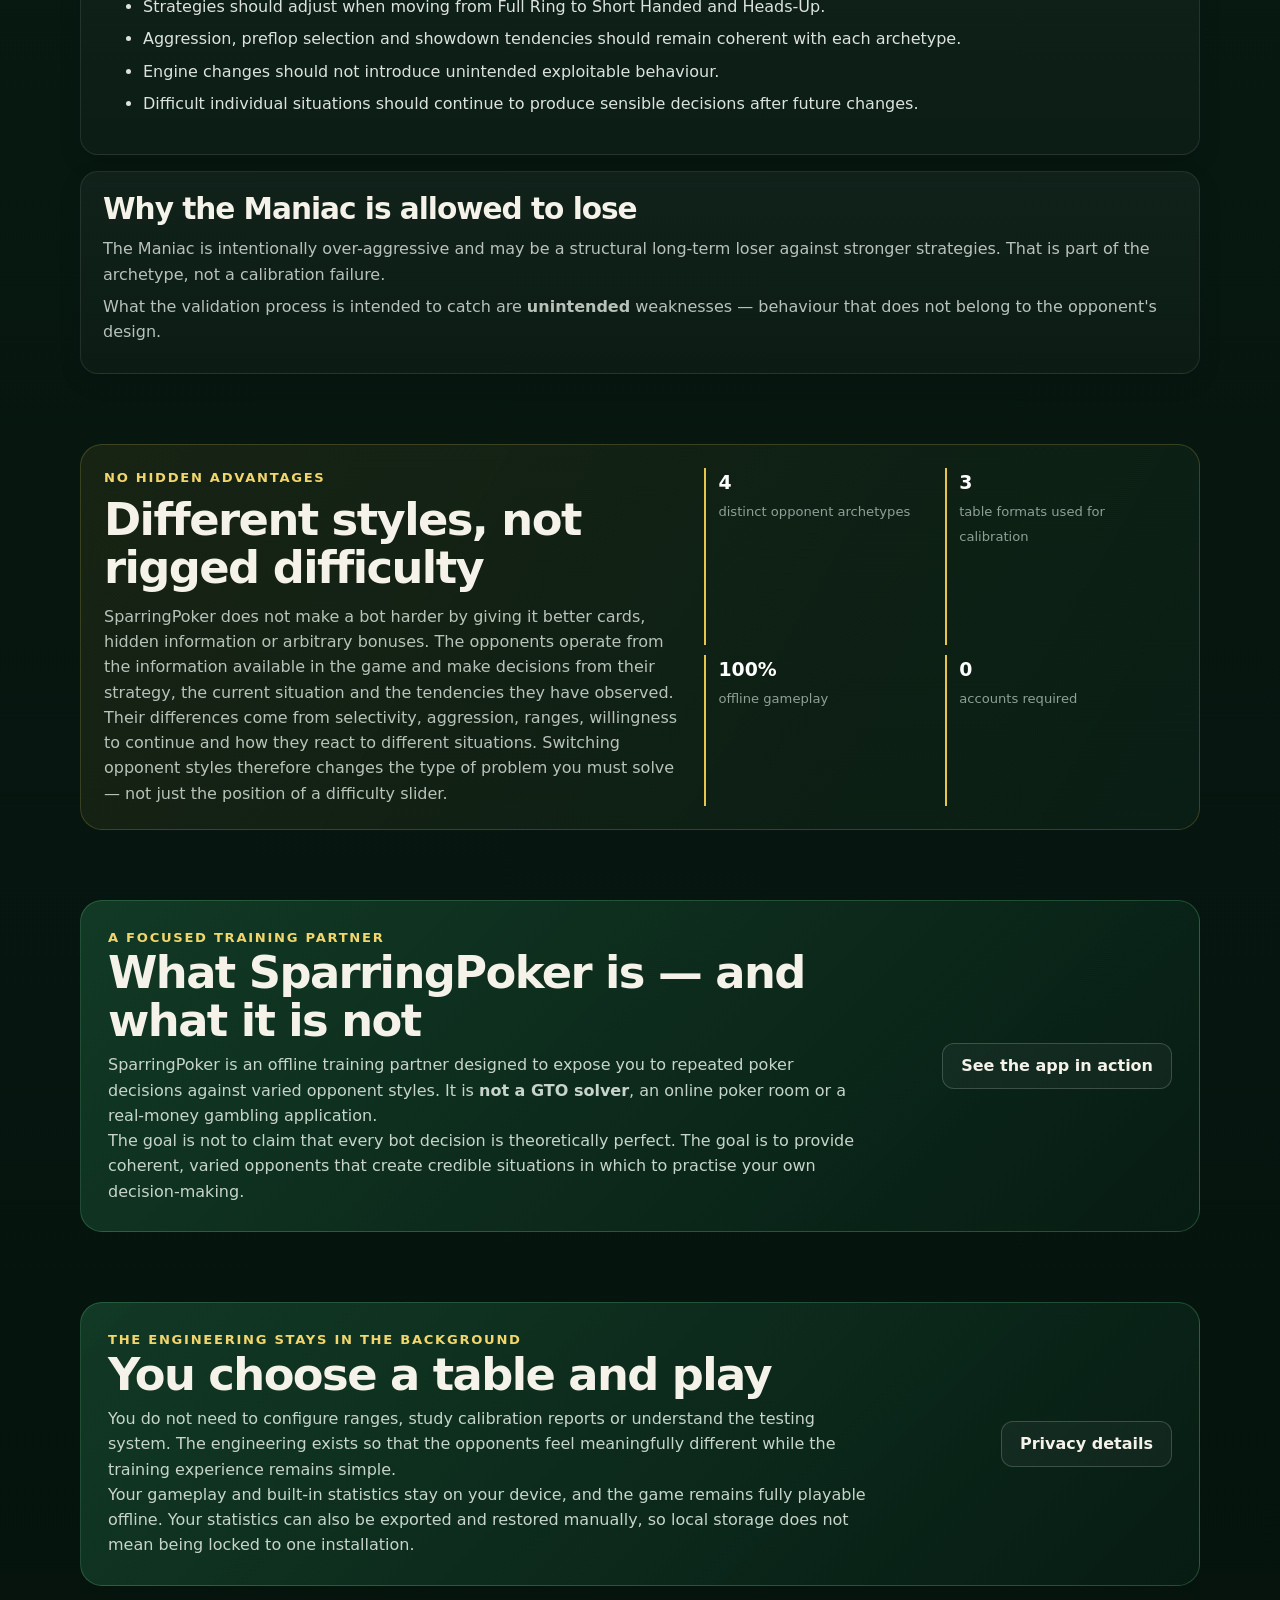
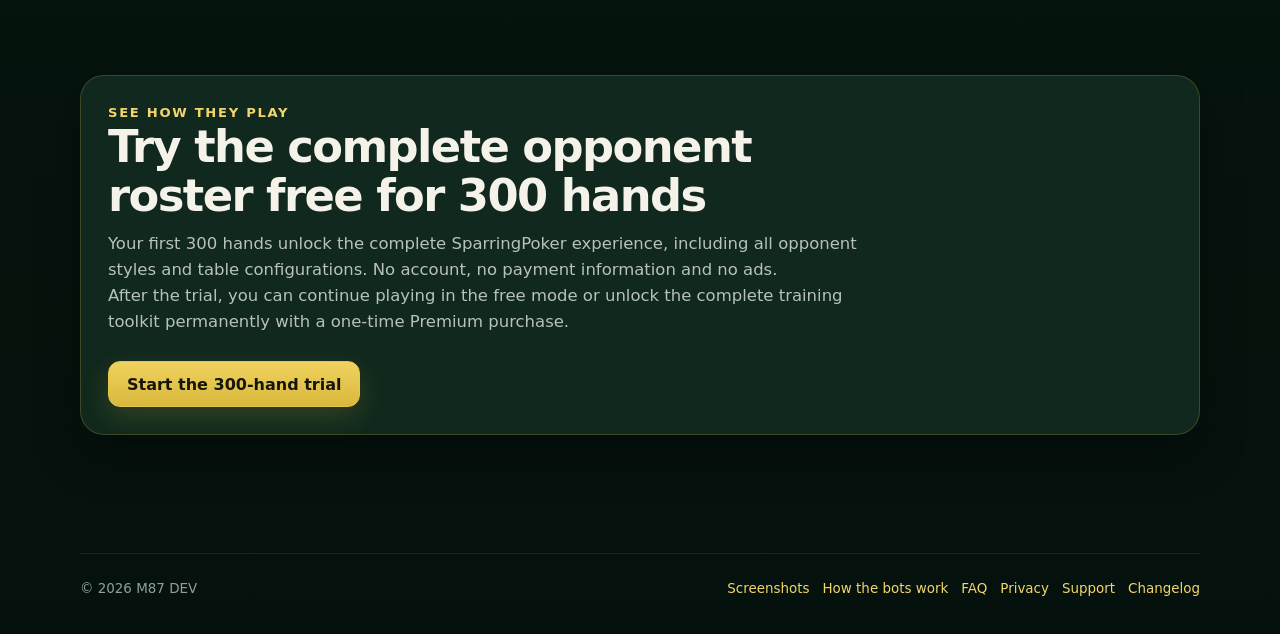
==== commit 7dd02a34: "ajout pour mentionner stats backup/restore" ====
--- a/bots.html
+++ b/bots.html
@@ -127,8 +127,8 @@
 <li data-lang="en">Patterns in your bet sizing</li>
 <li data-lang="fr">Certains patterns de taille de mise</li>
 </ul>
-<p data-lang="en"><strong>No account or online player profile is required.</strong> These statistics are stored locally on your device.</p>
-<p data-lang="fr"><strong>Aucun compte ni profil joueur en ligne n'est nécessaire.</strong> Ces statistiques sont stockées localement sur votre appareil.</p>
+<p data-lang="en"><strong>No account or online player profile is required.</strong> These statistics are stored locally on your device. When the full feature set is unlocked, you can export them as a JSON backup and import them again later, including on another device.</p>
+<p data-lang="fr"><strong>Aucun compte ni profil joueur en ligne n'est nécessaire.</strong> Ces statistiques sont stockées localement sur votre appareil. Lorsque toutes les fonctionnalités sont débloquées, vous pouvez les exporter dans une sauvegarde JSON puis les réimporter ultérieurement, y compris sur un autre appareil.</p>
 </div>
 </div>
 </section>
@@ -240,8 +240,8 @@
 <h2 data-lang="fr">Vous choisissez une table et vous jouez</h2>
 <p data-lang="en">You do not need to configure ranges, study calibration reports or understand the testing system. The engineering exists so that the opponents feel meaningfully different while the training experience remains simple.</p>
 <p data-lang="fr">Vous n'avez pas besoin de configurer des ranges, d'étudier des rapports de calibration ou de comprendre le système de tests. Toute cette ingénierie sert simplement à produire des adversaires réellement différents tout en conservant une expérience d'entraînement simple.</p>
-<p data-lang="en">Your gameplay and built-in statistics stay on your device, and the game remains fully playable offline.</p>
-<p data-lang="fr">Vos parties et les statistiques intégrées restent sur votre appareil, et le jeu reste entièrement utilisable hors ligne.</p>
+<p data-lang="en">Your gameplay and built-in statistics stay on your device, and the game remains fully playable offline. Your statistics can also be exported and restored manually, so local storage does not mean being locked to one installation.</p>
+<p data-lang="fr">Vos parties et les statistiques intégrées restent sur votre appareil, et le jeu reste entièrement utilisable hors ligne. Vos statistiques peuvent aussi être exportées puis restaurées manuellement : un stockage local ne signifie donc pas qu'elles restent prisonnières d'une seule installation.</p>
 </div>
 <a class="cta secondary" href="privacy.html"><span data-lang="en">Privacy details</span><span data-lang="fr">Détails sur la confidentialité</span></a>
 </div>
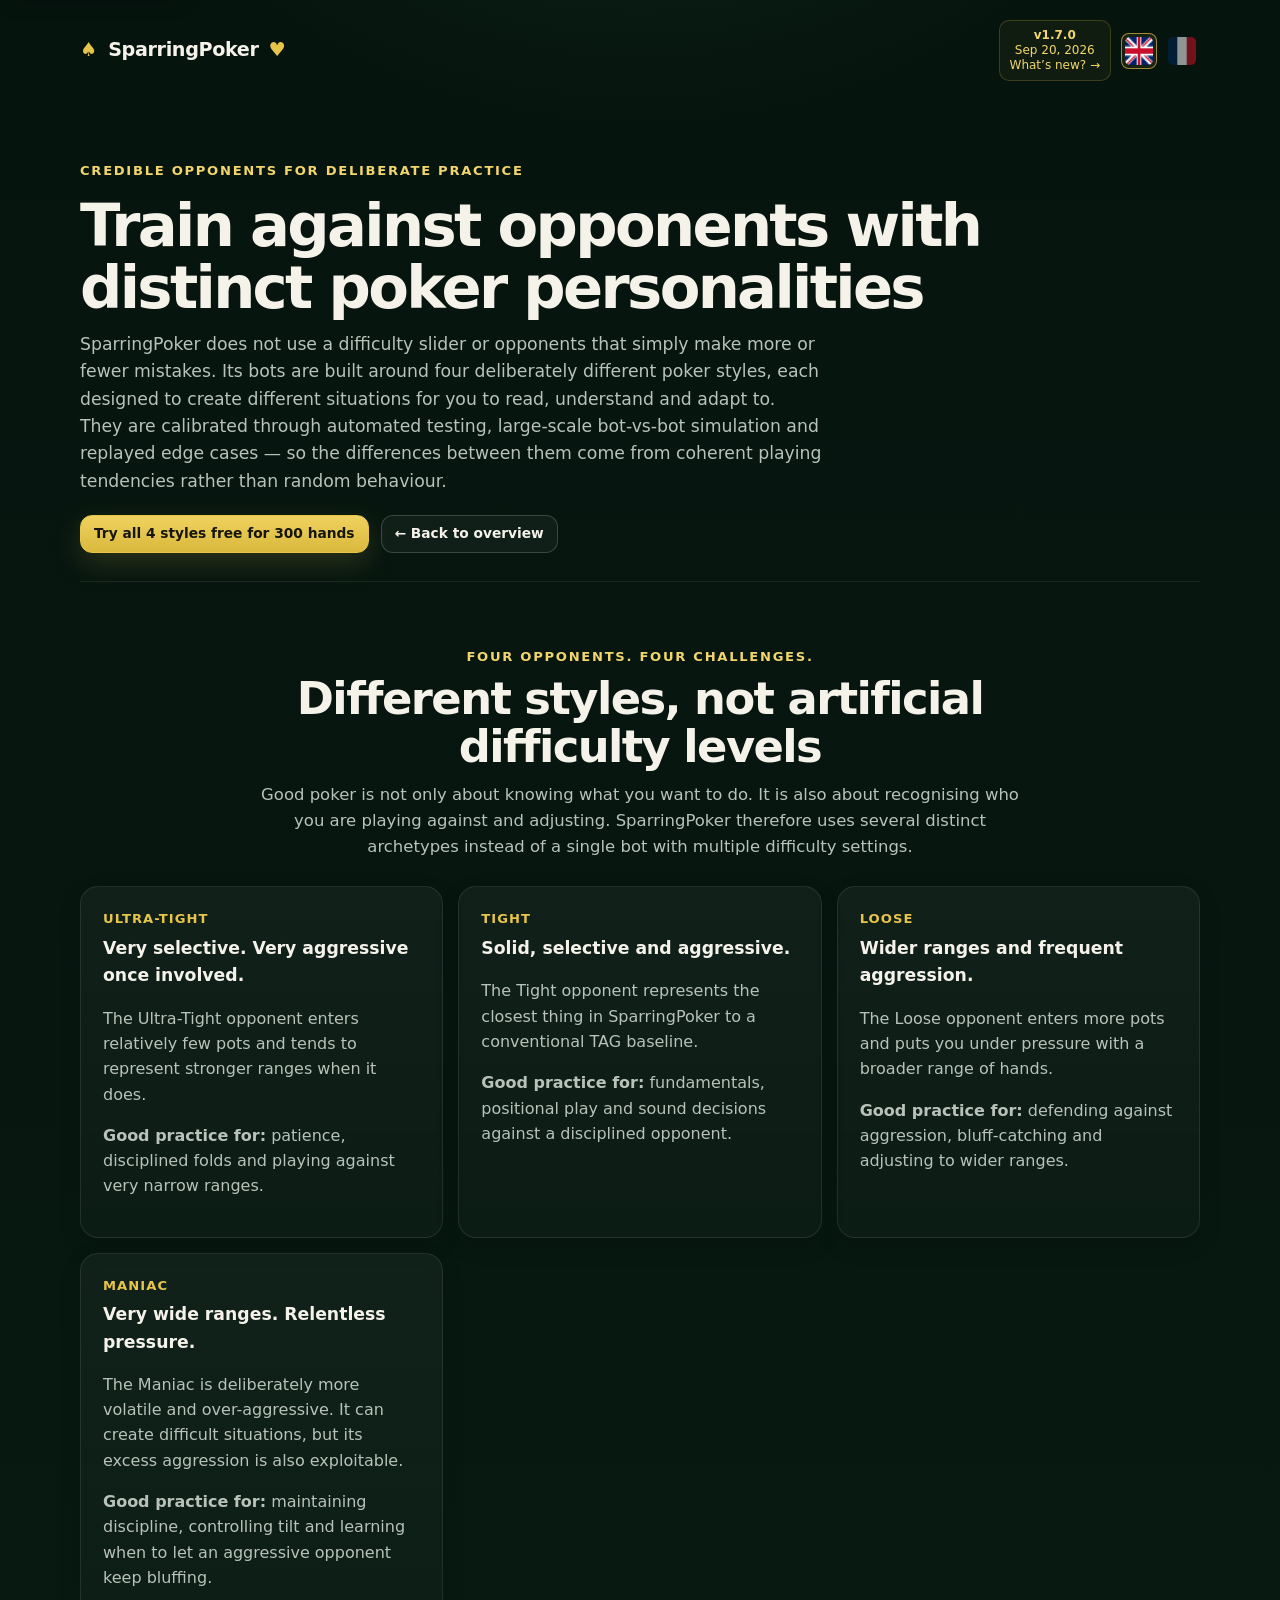
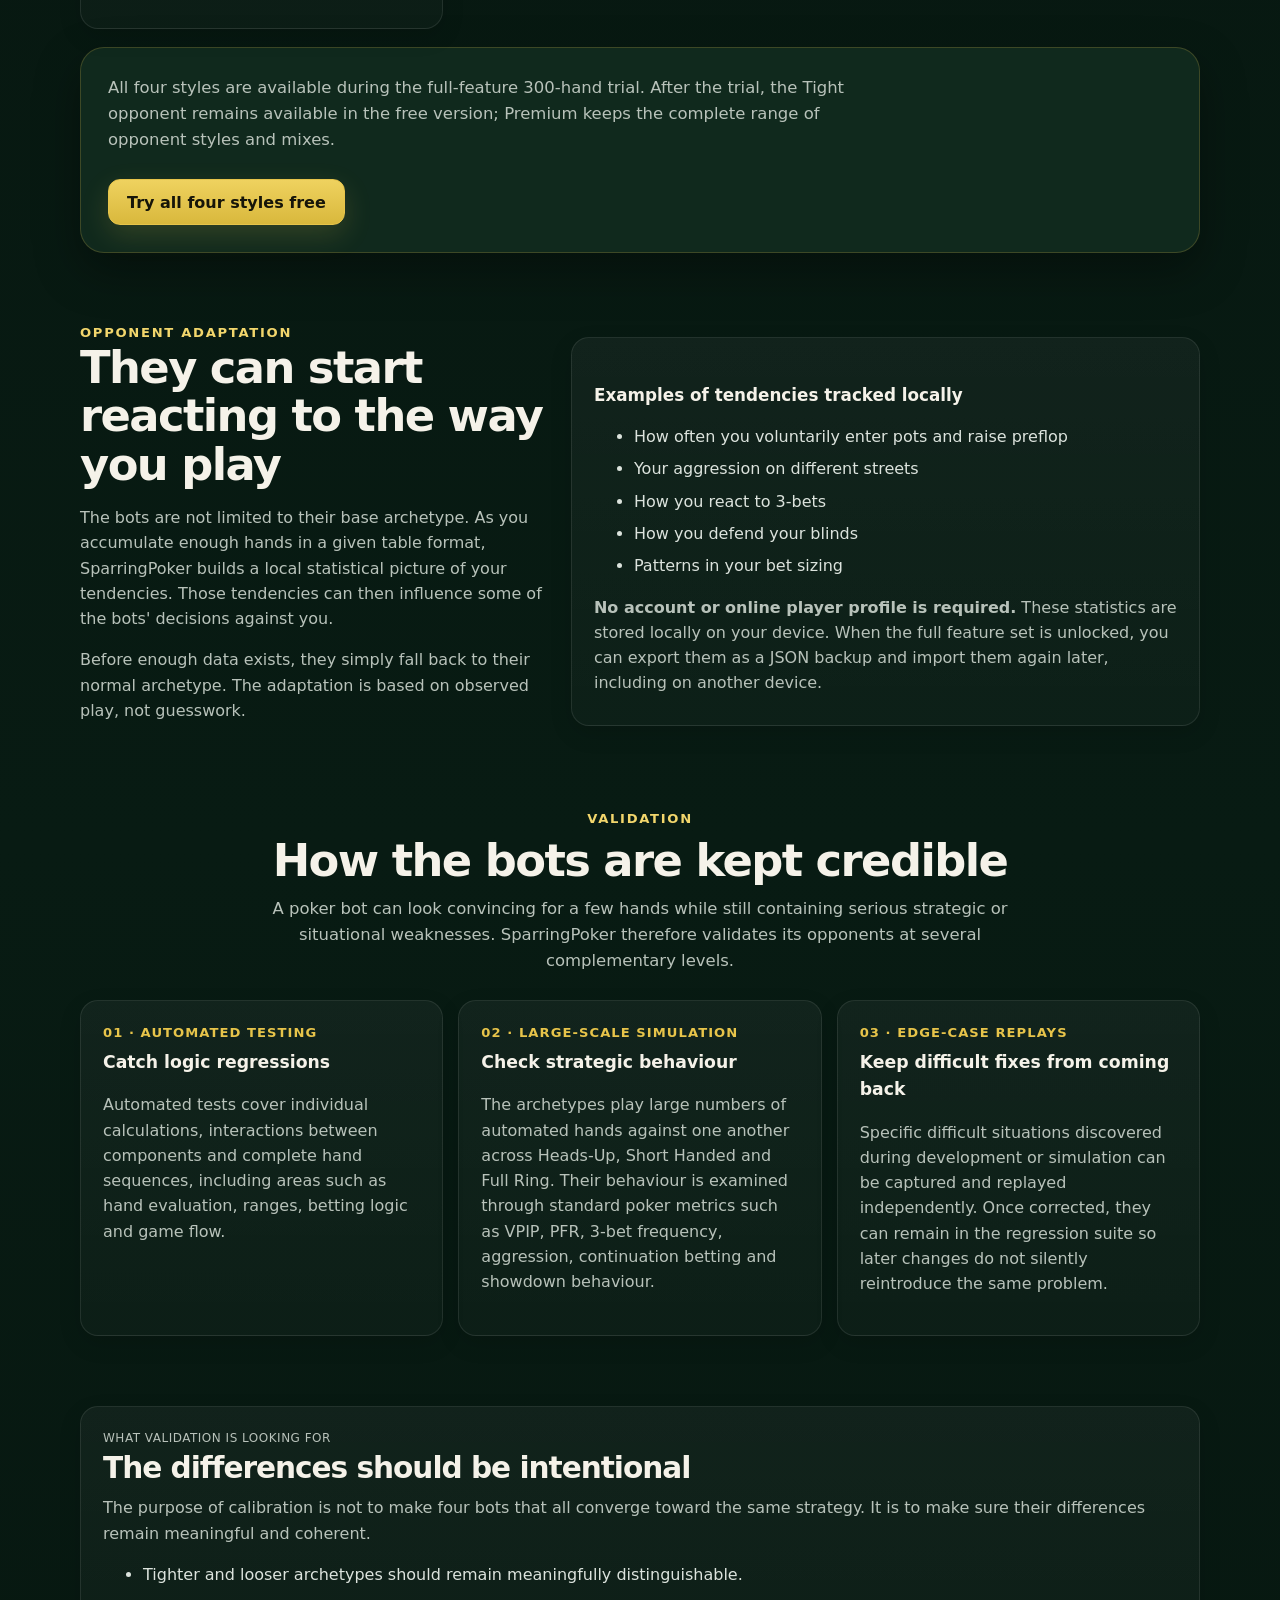
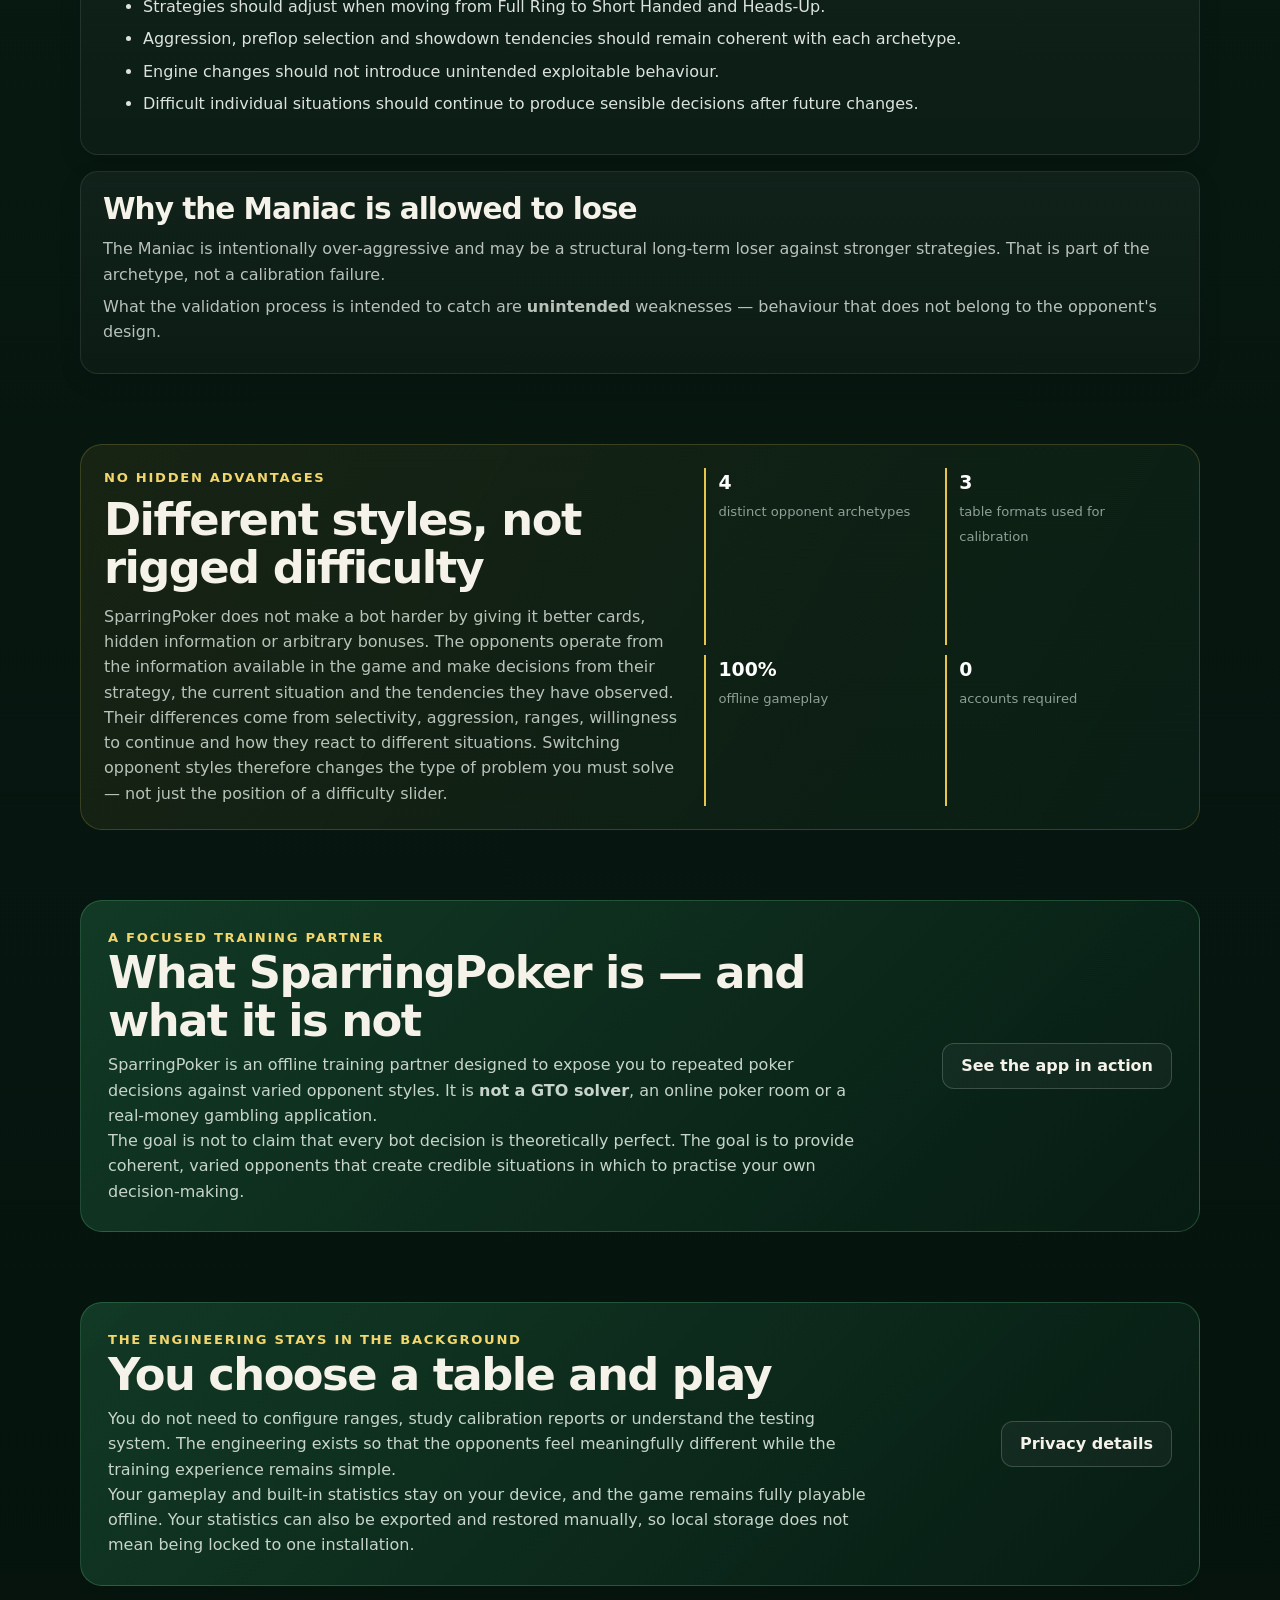
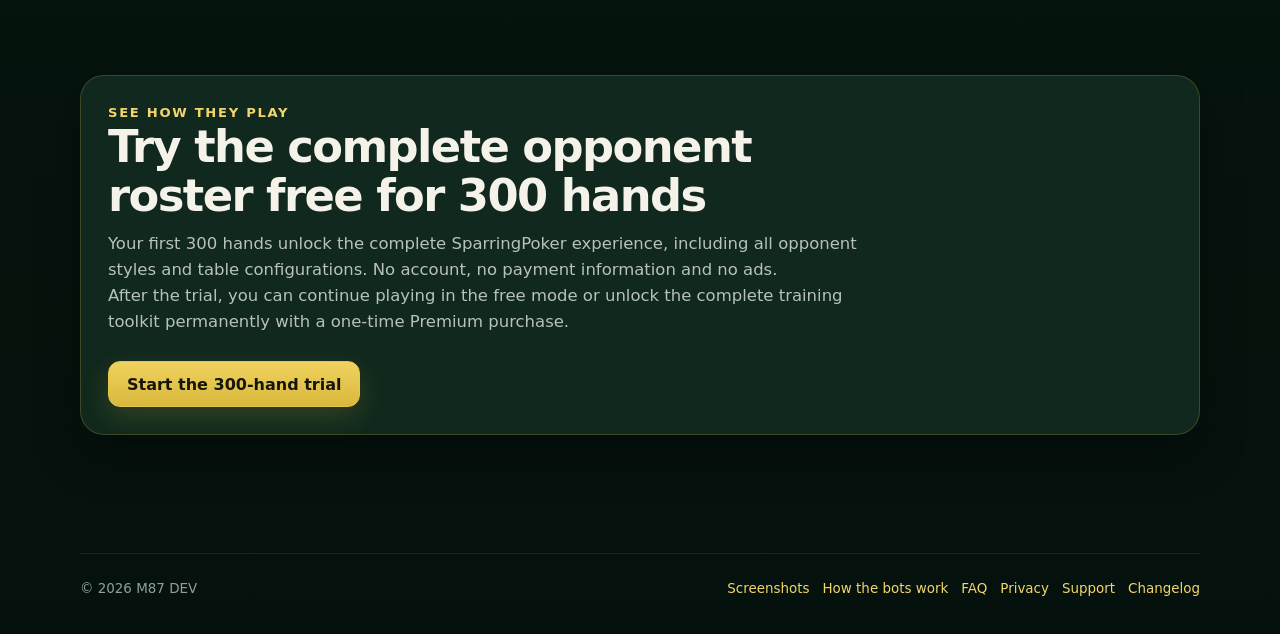
==== commit d8353ee6: "updated all screenshots" ====
--- a/bots.html
+++ b/bots.html
@@ -20,7 +20,7 @@
 <meta content="Poker Training Bots — How SparringPoker Opponents Work" name="twitter:title"/>
 <meta content="Train offline against four distinct poker opponent styles. See how SparringPoker bots are calibrated, tested and adapt to your playing tendencies." name="twitter:description"/>
 <meta content="https://sparringpoker.com/assets/images/social-preview.jpg" name="twitter:image"/>
-<link href="assets/site.css?v=20260909" rel="stylesheet"/><link href="assets/mobile.css?v=20260909" media="(max-width: 620px)" rel="stylesheet"/></head>
+<link href="assets/site.css?v=20260920" rel="stylesheet"/><link href="assets/mobile.css?v=20260920" media="(max-width: 620px)" rel="stylesheet"/></head>
 <body class="" data-base=""><a class="skip-link" href="#main-content">Skip to content</a><div class="shell"><header class="topbar">
 <a class="brand" href="index.html"><span class="brand-mark">♠</span> SparringPoker <span class="brand-mark">♥</span></a>
 <div class="top-actions">
--- a/assets/site.css
+++ b/assets/site.css
@@ -33,3 +33,16 @@
 @media(max-width:620px){.download-btn{min-height:58px;display:flex;flex-direction:column;align-items:center;justify-content:center}.download-panel{padding:21px}.mobile-store-emphasis{border-color:rgba(231,196,74,.52)}}
 .is-android-phone a.download-btn.windows-only,.is-android-phone .win-warning.windows-only{display:none!important}
 .is-android-phone #android-windows-notice{display:block!important}
+
+/* v1.7 marketing hierarchy */
+.cards-4{display:grid;grid-template-columns:repeat(4,1fr);gap:15px}
+.cards-4 .card{height:100%}
+.new-feature-shot{border-color:rgba(231,196,74,.3);background:linear-gradient(145deg,rgba(231,196,74,.07),rgba(9,33,22,.38))}
+.new-feature-shot img{aspect-ratio:16/9;object-fit:cover}
+.feature-split.progress-text-only{display:block}
+.feature-split.progress-text-only .feature-copy{max-width:800px}
+.shot-card.featured.progress-text-only{display:block}
+.shot-card.featured.progress-text-only .shot-copy{max-width:800px;margin:auto;padding:30px 22px}
+#progress,#opponent-reading{scroll-margin-top:18px}
+@media(max-width:1000px){.cards-4{grid-template-columns:repeat(2,1fr)}}
+@media(max-width:620px){.cards-4{grid-template-columns:1fr}.new-feature-shot{padding:6px}.shot-card.featured .shot-copy{padding-top:18px}}
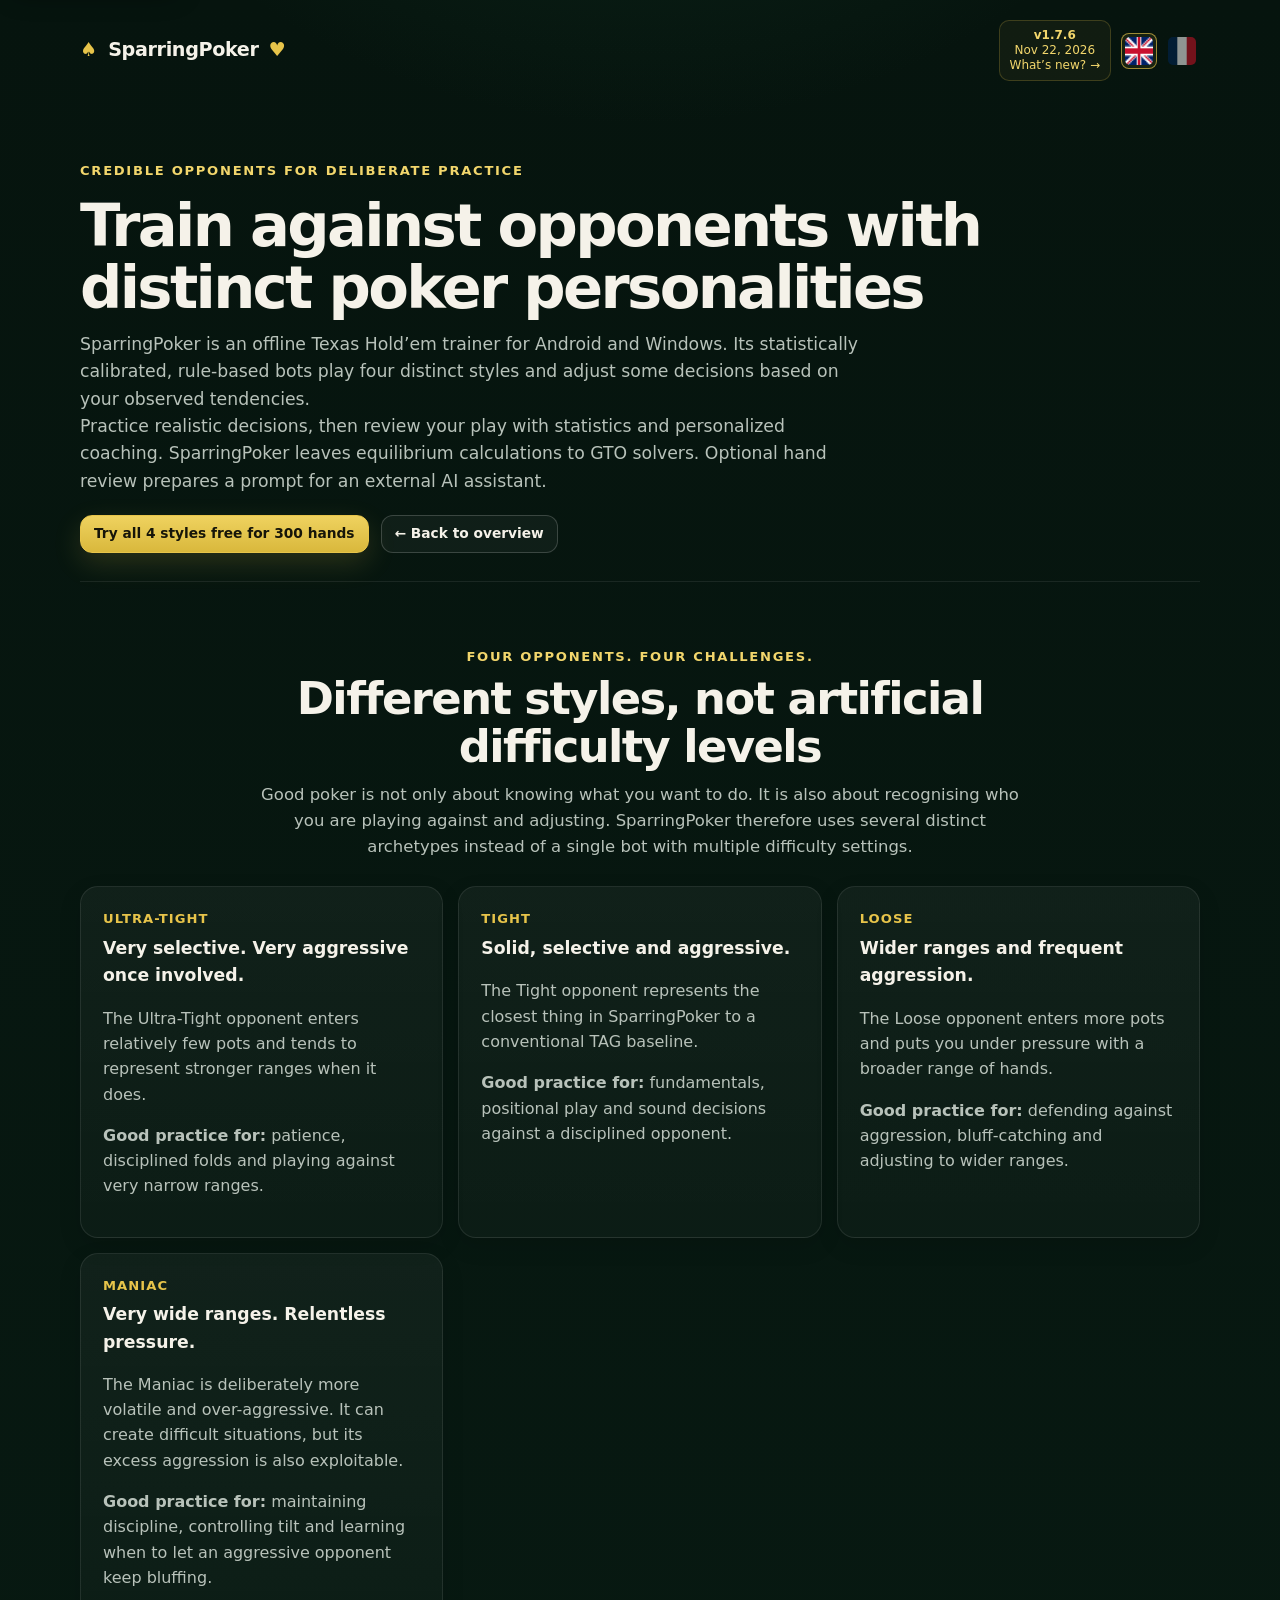
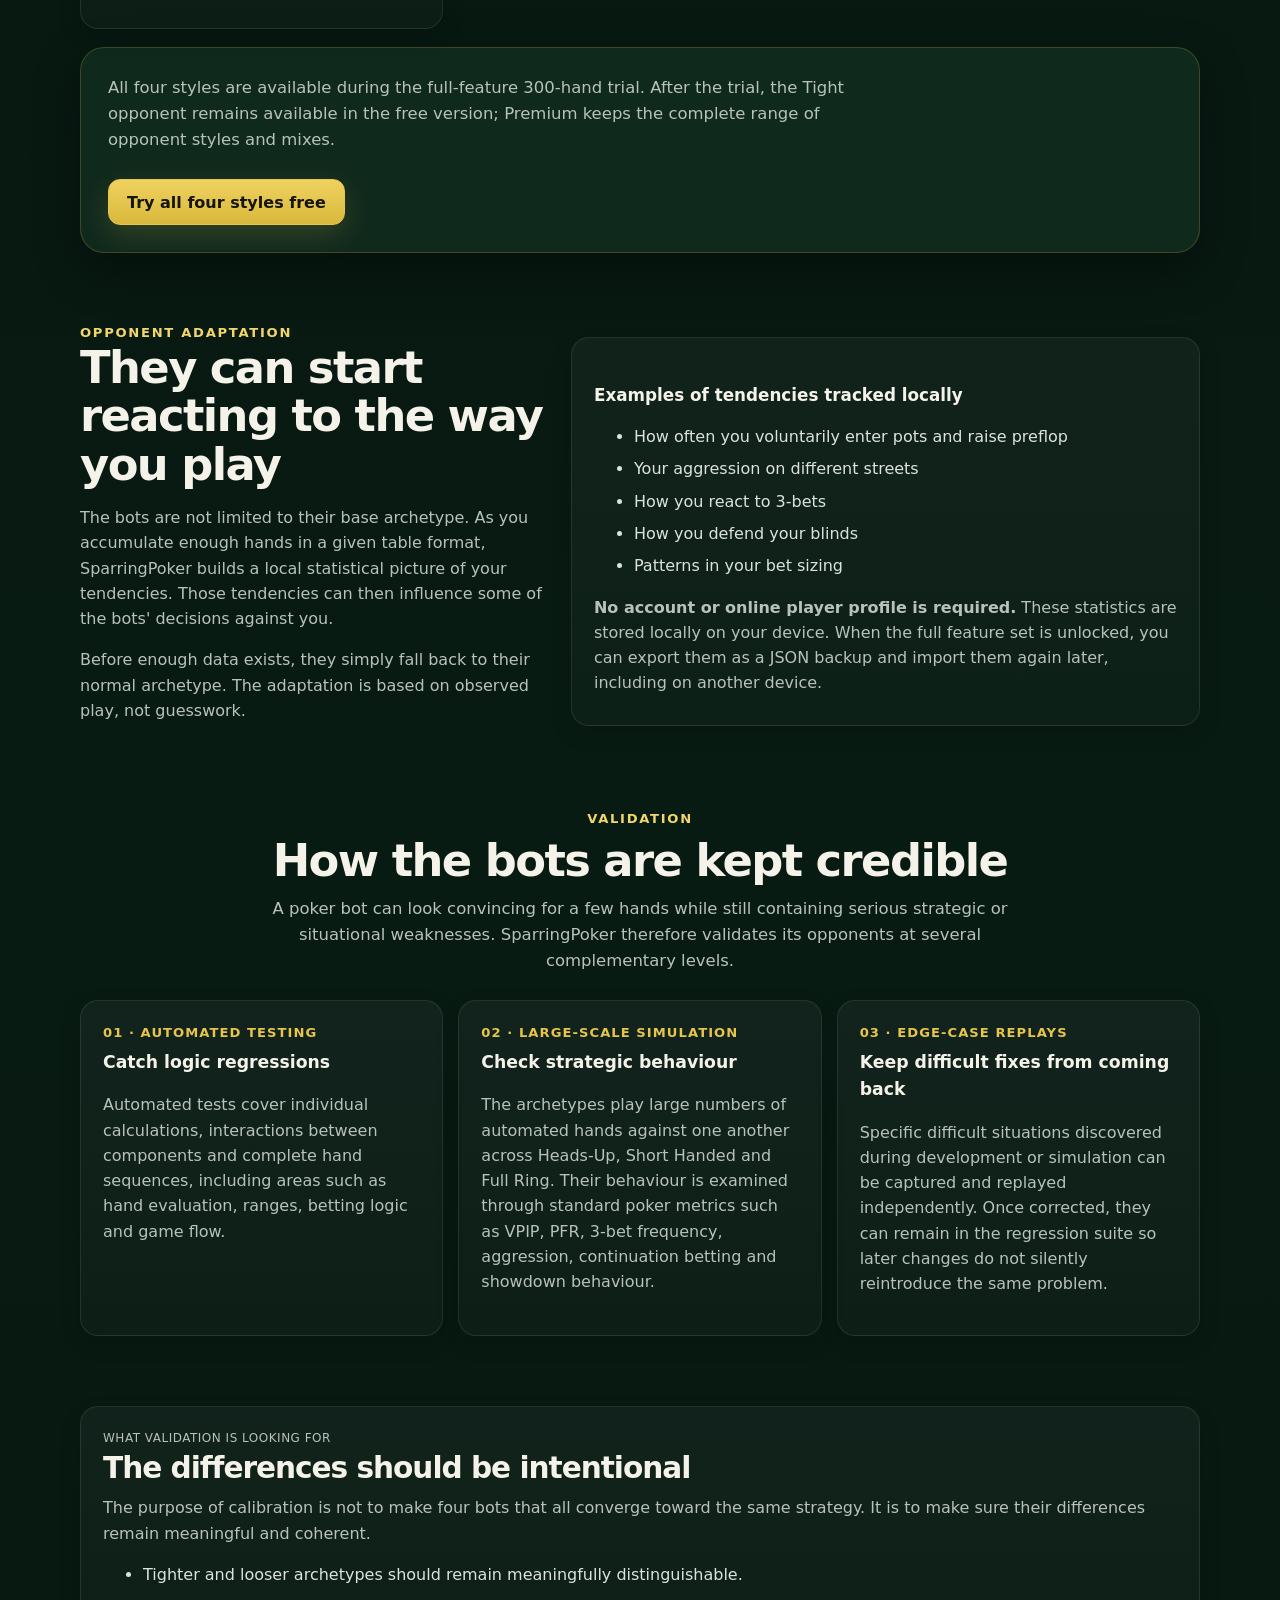
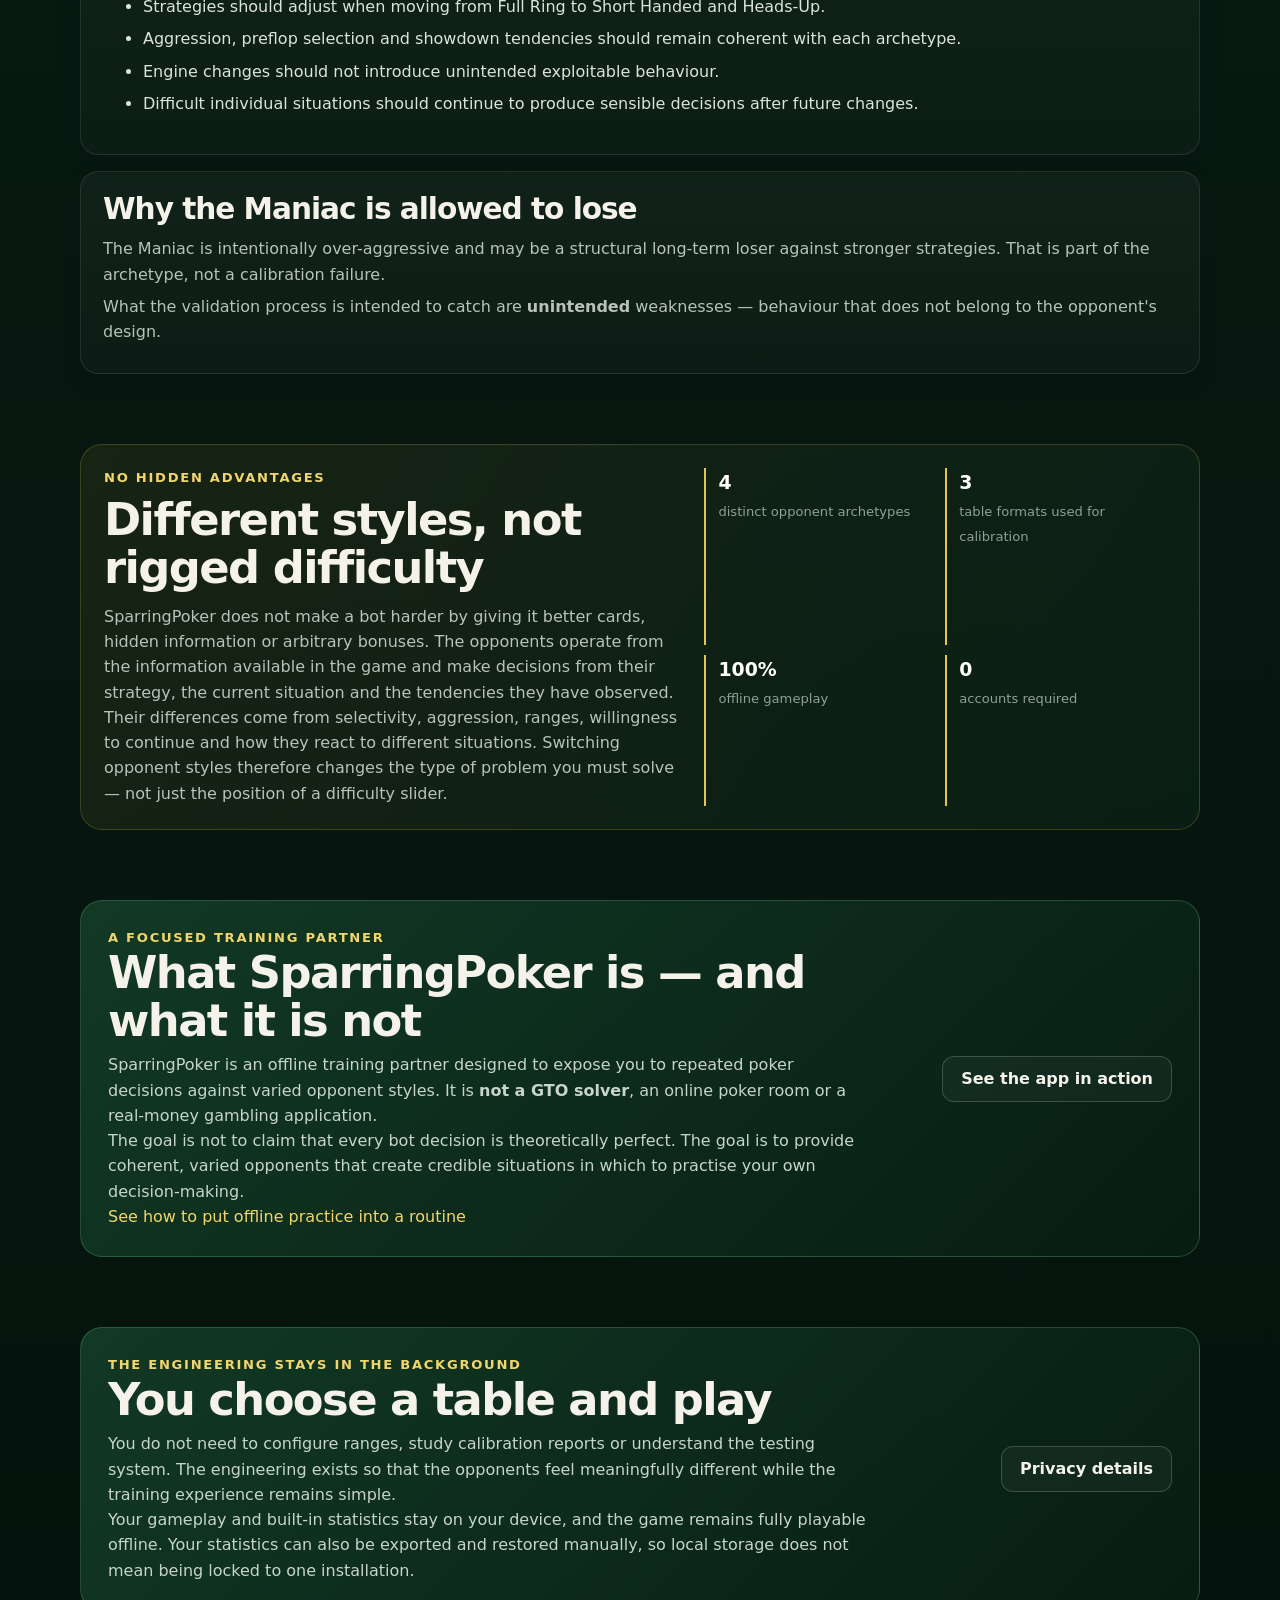
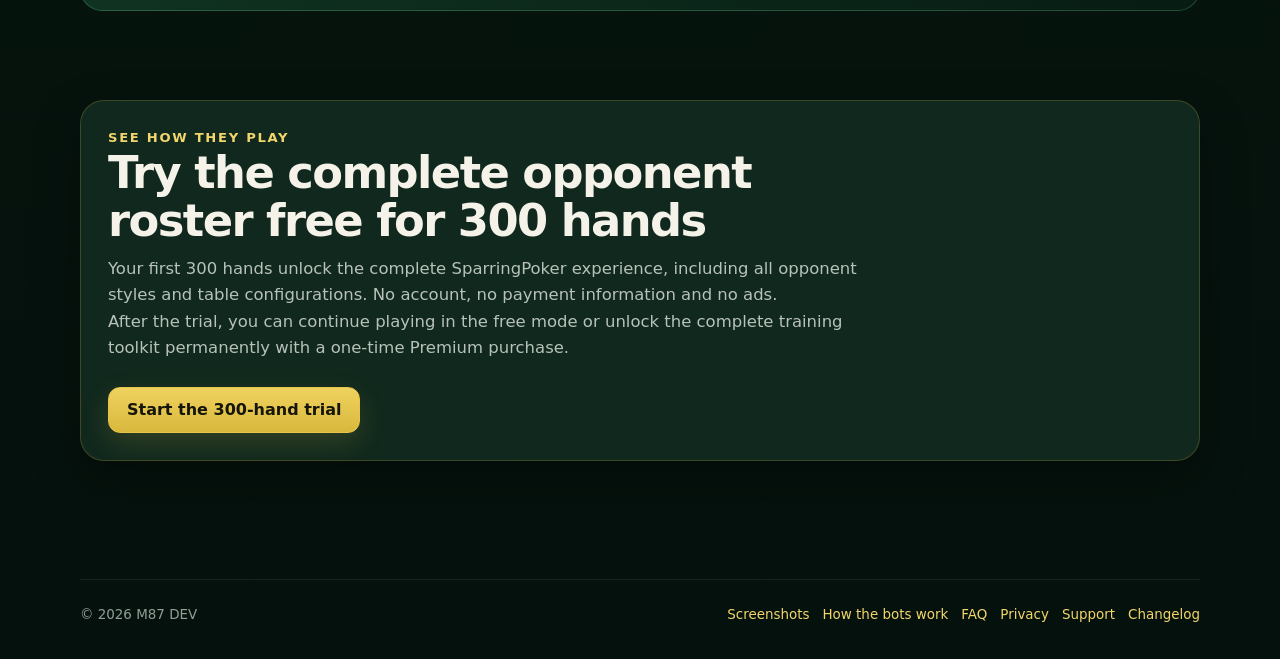
==== commit 3cec3cf6: "Improve website SEO/GEO and progressive enhancement" ====
--- a/bots.html
+++ b/bots.html
@@ -2,13 +2,13 @@
 <!DOCTYPE html>
 
 <html lang="en"><head><meta charset="utf-8"/><meta content="width=device-width,initial-scale=1" name="viewport"/>
-<title>Poker Training Bots — How SparringPoker Opponents Work</title><meta content="Train offline against four distinct poker opponent styles. See how SparringPoker bots are calibrated, tested and adapt to your playing tendencies." name="description"/><meta content="#071710" name="theme-color"/>
+<title>Adaptive Rule-Based Poker Bots — SparringPoker</title><meta content="Meet the adaptive, statistically calibrated rule-based bots in SparringPoker, the offline Texas Hold’em trainer for Android and Windows." name="description"/><meta content="#071710" name="theme-color"/>
 <meta content="index,follow,max-image-preview:large" name="robots"/>
 <link href="https://sparringpoker.com/bots.html" rel="canonical"/>
 <meta content="SparringPoker" property="og:site_name"/>
 <meta content="website" property="og:type"/>
-<meta content="Poker Training Bots — How SparringPoker Opponents Work" property="og:title"/>
-<meta content="Train offline against four distinct poker opponent styles. See how SparringPoker bots are calibrated, tested and adapt to your playing tendencies." property="og:description"/>
+<meta content="Adaptive Rule-Based Poker Bots — SparringPoker" property="og:title"/>
+<meta content="Meet the adaptive, statistically calibrated rule-based bots in SparringPoker, the offline Texas Hold’em trainer for Android and Windows." property="og:description"/>
 <meta content="https://sparringpoker.com/bots.html" property="og:url"/>
 <meta content="https://sparringpoker.com/assets/images/social-preview.jpg" property="og:image"/>
 <meta content="1200" property="og:image:width"/>
@@ -17,16 +17,18 @@
 <meta content="en_US" property="og:locale"/>
 <meta content="fr_FR" property="og:locale:alternate"/>
 <meta content="summary_large_image" name="twitter:card"/>
-<meta content="Poker Training Bots — How SparringPoker Opponents Work" name="twitter:title"/>
-<meta content="Train offline against four distinct poker opponent styles. See how SparringPoker bots are calibrated, tested and adapt to your playing tendencies." name="twitter:description"/>
+<meta content="Adaptive Rule-Based Poker Bots — SparringPoker" name="twitter:title"/>
+<meta content="Meet the adaptive, statistically calibrated rule-based bots in SparringPoker, the offline Texas Hold’em trainer for Android and Windows." name="twitter:description"/>
 <meta content="https://sparringpoker.com/assets/images/social-preview.jpg" name="twitter:image"/>
-<link href="assets/site.css?v=20260920" rel="stylesheet"/><link href="assets/mobile.css?v=20260920" media="(max-width: 620px)" rel="stylesheet"/></head>
+<link href="assets/site.css?v=20261128" rel="stylesheet"/><link href="assets/mobile.css?v=20260920" media="(max-width: 620px)" rel="stylesheet"/>
+<script src="assets/site.js?v=20261128" defer></script>
+</head>
 <body class="" data-base=""><a class="skip-link" href="#main-content">Skip to content</a><div class="shell"><header class="topbar">
-<a class="brand" href="index.html"><span class="brand-mark">♠</span> SparringPoker <span class="brand-mark">♥</span></a>
+<a class="brand" href="/"><span class="brand-mark">♠</span> SparringPoker <span class="brand-mark">♥</span></a>
 <div class="top-actions">
 <a aria-label="Latest version" class="version-badge" href="changelog.html"></a>
 <div aria-label="Language" class="lang-switch">
-<button aria-label="English" aria-pressed="true" class="lang-btn" data-lang-flag="en" type="button"><img alt="" decoding="async" height="20" src="flag_en.png" width="40"/></button>
+<button aria-label="English" aria-pressed="true" class="lang-btn active" data-lang-flag="en" type="button"><img alt="" decoding="async" height="20" src="flag_en.png" width="40"/></button>
 <button aria-label="Français" aria-pressed="false" class="lang-btn" data-lang-flag="fr" type="button"><img alt="" decoding="async" height="27" src="flag_fr.png" width="40"/></button>
 </div>
 </div>
@@ -36,13 +38,13 @@
 <div class="page-kicker" data-lang="fr">Des adversaires crédibles pour un entraînement utile</div>
 <h1 data-lang="en">Train against opponents with distinct poker personalities</h1>
 <h1 data-lang="fr">Entraînez-vous face à des adversaires aux personnalités vraiment différentes</h1>
-<p class="lead" data-lang="en">SparringPoker does not use a difficulty slider or opponents that simply make more or fewer mistakes. Its bots are built around four deliberately different poker styles, each designed to create different situations for you to read, understand and adapt to.</p>
-<p class="lead" data-lang="fr">SparringPoker n'utilise pas un simple curseur de difficulté ni des adversaires qui se contentent de faire plus ou moins d'erreurs. Ses bots reposent sur quatre styles de poker volontairement différents, chacun conçu pour vous confronter à d'autres situations à lire, comprendre et exploiter.</p>
-<p class="lead" data-lang="en">They are calibrated through automated testing, large-scale bot-vs-bot simulation and replayed edge cases — so the differences between them come from coherent playing tendencies rather than random behaviour.</p>
-<p class="lead" data-lang="fr">Ils sont calibrés grâce à des tests automatisés, des simulations bot contre bot à grande échelle et la reproduction de situations particulières — afin que leurs différences proviennent de véritables tendances de jeu plutôt que de décisions aléatoires.</p>
+<p class="lead" data-lang="en">SparringPoker is an offline Texas Hold’em trainer for Android and Windows. Its statistically calibrated, rule-based bots play four distinct styles and adjust some decisions based on your observed tendencies.</p>
+<p class="lead" data-lang="fr">SparringPoker est une application d’entraînement au Texas Hold’em hors ligne pour Android et Windows. Ses bots suivent des règles, sont calibrés statistiquement et jouent selon quatre styles distincts. Ils adaptent certaines décisions aux tendances observées dans votre jeu.</p>
+<p class="lead" data-lang="en">Practice realistic decisions, then review your play with statistics and personalized coaching. SparringPoker leaves equilibrium calculations to GTO solvers. Optional hand review prepares a prompt for an external AI assistant.</p>
+<p class="lead" data-lang="fr">Entraînez-vous à prendre des décisions réalistes, puis analysez votre jeu avec les statistiques et le coaching personnalisé. SparringPoker laisse le calcul des stratégies d’équilibre aux solveurs GTO. L’analyse facultative d’une main prépare un prompt pour un assistant IA externe.</p>
 <div class="actions">
-<a class="btn small" href="index.html#download"><span data-lang="en">Try all 4 styles free for 300 hands</span><span data-lang="fr">Essayez les 4 styles gratuitement pendant 300 mains</span></a>
-<a class="btn secondary small" href="index.html"><span data-lang="en">← Back to overview</span><span data-lang="fr">← Retour à la présentation</span></a>
+<a class="btn small" href="/#download"><span data-lang="en">Try all 4 styles free for 300 hands</span><span data-lang="fr">Essayez les 4 styles gratuitement pendant 300 mains</span></a>
+<a class="btn secondary small" href="/"><span data-lang="en">← Back to overview</span><span data-lang="fr">← Retour à la présentation</span></a>
 </div>
 </section>
 <section class="section compact">
@@ -97,7 +99,7 @@
 <p data-lang="en">All four styles are available during the full-feature 300-hand trial. After the trial, the Tight opponent remains available in the free version; Premium keeps the complete range of opponent styles and mixes.</p>
 <p data-lang="fr">Les quatre styles sont disponibles pendant l'essai complet de 300 mains. Après l'essai, le profil Tight reste disponible dans la version gratuite ; Premium conserve l'ensemble des styles et des mélanges d'adversaires.</p>
 </div>
-<a class="cta" href="index.html#download"><span data-lang="en">Try all four styles free</span><span data-lang="fr">Essayer gratuitement les quatre styles</span></a>
+<a class="cta" href="/#download"><span data-lang="en">Try all four styles free</span><span data-lang="fr">Essayer gratuitement les quatre styles</span></a>
 </div>
 </section>
 <section class="section compact">
@@ -227,6 +229,7 @@
 <p data-lang="fr">SparringPoker est un partenaire d'entraînement hors ligne conçu pour vous confronter de manière répétée à des décisions de poker face à des profils variés. Ce n'est <strong>ni un solveur GTO</strong>, ni une salle de poker en ligne, ni une application de jeu d'argent réel.</p>
 <p data-lang="en">The goal is not to claim that every bot decision is theoretically perfect. The goal is to provide coherent, varied opponents that create credible situations in which to practise your own decision-making.</p>
 <p data-lang="fr">L'objectif n'est pas de prétendre que chacune des décisions prises par les bots est théoriquement parfaite. L'objectif est de proposer des adversaires cohérents et variés capables de créer des situations crédibles dans lesquelles travailler vos propres décisions.</p>
+<p><a href="/articles/how-to-practice-poker-offline.html"><span data-lang="en">See how to put offline practice into a routine</span><span data-lang="fr">Découvrez comment organiser vos séances hors ligne</span></a></p>
 </div>
 <a class="cta secondary" href="screenshots.html"><span data-lang="en">See the app in action</span><span data-lang="fr">Voir l'application en action</span></a>
 </div>
@@ -258,7 +261,7 @@
 <p data-lang="en">After the trial, you can continue playing in the free mode or unlock the complete training toolkit permanently with a one-time Premium purchase.</p>
 <p data-lang="fr">Après l'essai, vous pouvez continuer à jouer gratuitement ou débloquer définitivement l'ensemble des outils d'entraînement avec un achat Premium unique.</p>
 </div>
-<a class="cta" href="index.html#download"><span data-lang="en">Start the 300-hand trial</span><span data-lang="fr">Commencer l'essai de 300 mains</span></a>
+<a class="cta" href="/#download"><span data-lang="en">Start the 300-hand trial</span><span data-lang="fr">Commencer l'essai de 300 mains</span></a>
 </div>
 </section>
 </main><footer class="footer">
@@ -271,4 +274,4 @@
 <a href="support.html">Support</a>
 <a href="changelog.html">Changelog</a>
 </div>
-</footer></div><script src="assets/site.js?v=20260909"></script></body></html>
+</footer></div></body></html>
--- a/assets/site.css
+++ b/assets/site.css
@@ -10,7 +10,7 @@
 .shell{width:min(1120px,calc(100% - 32px));margin:0 auto}.narrow{width:min(860px,calc(100% - 32px));margin:0 auto}
 .topbar{display:flex;align-items:center;justify-content:space-between;gap:20px;padding:20px 0 10px}.brand{display:flex;align-items:baseline;gap:10px;color:var(--text);font-weight:800;letter-spacing:-.02em;font-size:1.2rem}.brand:hover{text-decoration:none}.brand-mark{color:var(--gold);letter-spacing:.05em}.top-actions{display:flex;align-items:center;gap:10px;flex-wrap:wrap;justify-content:flex-end}.lang-switch{display:flex;gap:7px}.lang-btn{appearance:none;border:1px solid transparent;background:transparent;padding:3px;border-radius:8px;cursor:pointer;opacity:.55;line-height:0}.lang-btn:hover{opacity:.9}.lang-btn.active{opacity:1;border-color:rgba(231,196,74,.65);background:rgba(231,196,74,.08)}.lang-btn img{width:28px;height:28px;border-radius:5px;display:block}.version-badge{display:none;padding:7px 10px;border:1px solid var(--line);border-radius:10px;color:var(--gold-2);background:rgba(231,196,74,.05);font-size:12px;text-align:center;line-height:1.25}.version-badge:hover{background:rgba(231,196,74,.11);text-decoration:none}
 .hero{padding:46px 0 38px;display:grid;grid-template-columns:1.04fr .96fr;gap:44px;align-items:center}.eyebrow,.section-kicker,.page-kicker{color:var(--gold-2);font-size:.82rem;font-weight:800;text-transform:uppercase;letter-spacing:.13em;margin-bottom:13px}.hero h1{font-size:clamp(2.35rem,4vw,3.75rem);line-height:1.03;letter-spacing:-.045em;margin:0 0 20px;max-width:none}.hero-line{display:block;white-space:nowrap}.hero-copy{font-size:clamp(1.04rem,1.8vw,1.2rem);color:#d8ddd7;max-width:630px;margin:0 0 25px}.hero-copy strong{color:#fff}.actions{display:flex;gap:12px;flex-wrap:wrap;align-items:center}.cta,.btn{display:inline-flex;align-items:center;justify-content:center;min-height:46px;padding:0 18px;border-radius:12px;border:1px solid var(--gold);background:linear-gradient(180deg,#efd25f,#d9b83c);color:#161509;font-weight:800;box-shadow:0 10px 28px rgba(231,196,74,.16)}.cta:hover,.btn:hover{text-decoration:none;filter:brightness(1.05);transform:translateY(-1px)}.cta.secondary,.btn.secondary{color:var(--text);background:rgba(255,255,255,.04);border-color:rgba(255,255,255,.18);box-shadow:none}.cta.small,.btn.small{min-height:38px;padding:0 13px;font-size:.86rem}.trust-row{display:flex;gap:8px;flex-wrap:wrap;margin-top:22px;color:#d1d7d1;font-size:.84rem}.trust-pill{border:1px solid rgba(255,255,255,.11);background:rgba(255,255,255,.035);border-radius:999px;padding:7px 10px}.hero-visual{position:relative;border:1px solid var(--line);background:linear-gradient(145deg,rgba(231,196,74,.08),rgba(9,33,22,.32));border-radius:26px;padding:12px;box-shadow:var(--shadow);overflow:hidden}.hero-visual img{display:block;border-radius:16px;width:100%;height:auto}.hero-tag{position:absolute;left:24px;bottom:24px;max-width:calc(100% - 48px);background:rgba(4,15,10,.88);border:1px solid rgba(231,196,74,.28);border-radius:12px;padding:10px 13px;backdrop-filter:blur(8px);font-size:.88rem;color:#edf0ec}
-.section{padding:54px 0}.section.compact{padding:35px 0}.section-head{max-width:760px;margin-bottom:26px}.section-head.center{text-align:center;margin-left:auto;margin-right:auto}.section-kicker{margin-bottom:0}h2{font-size:clamp(1.8rem,4vw,2.8rem);line-height:1.08;letter-spacing:-.035em;margin:7px 0 11px}.section-head p{color:var(--muted);font-size:1.03rem;margin:0}.cards-3{display:grid;grid-template-columns:repeat(3,1fr);gap:15px}.card,.box,.content-card{border:1px solid var(--line-soft);border-radius:var(--radius);padding:22px;background:linear-gradient(180deg,rgba(255,255,255,.045),rgba(255,255,255,.025));box-shadow:0 8px 22px rgba(0,0,0,.13)}.card strong.card-title{display:block;font-size:1.08rem;margin:5px 0 7px}.card p,.box p,.content-card p{color:var(--muted)}.step{color:var(--gold);font-weight:900;font-size:.82rem;letter-spacing:.08em}.feature-split{display:grid;grid-template-columns:1.15fr .85fr;gap:26px;align-items:center}.feature-split.reverse{grid-template-columns:.85fr 1.15fr}.screenshot{border:1px solid var(--line-soft);border-radius:20px;padding:9px;background:rgba(255,255,255,.035);box-shadow:var(--shadow)}.screenshot img{display:block;border-radius:12px;width:100%;height:auto}.feature-copy h2{margin-top:0}.feature-copy p{color:var(--muted)}.feature-list{margin:18px 0 0;padding:0;list-style:none;display:grid;gap:11px}.feature-list li{position:relative;padding-left:26px;color:#dfe4df}.feature-list li::before{content:"✓";position:absolute;left:0;color:var(--green);font-weight:900}.coaching-showcase{display:grid;gap:22px}.coaching-intro{max-width:820px;margin:0 auto;text-align:center}.coaching-intro h2{margin:7px 0 11px}.coaching-intro p{margin:0;color:var(--muted);font-size:1.03rem}.coaching-screenshot{width:100%;max-width:1108px;margin:0 auto;padding:9px}.coaching-media{width:100%}.coaching-screenshot{display:block}.coaching-screenshot img{width:100%;height:auto}.zoomable-shot{cursor:zoom-in}.shot-zoom-link{text-align:right;margin-top:8px;font-size:.82rem}.shot-zoom-link a{color:var(--muted-2)}.shot-zoom-link a:hover{color:var(--gold-2)}.coaching-benefits{list-style:none;margin:0;padding:0;display:grid;grid-template-columns:repeat(4,1fr);gap:12px}.coaching-benefits li{display:none;border:1px solid var(--line-soft);border-radius:14px;padding:15px 16px;background:rgba(255,255,255,.03);color:var(--muted);min-height:104px}.coaching-benefits li.active{display:block!important}.coaching-benefits strong{display:block;color:var(--text);font-size:.95rem;margin-bottom:4px}.coaching-benefits span{font-size:.86rem;line-height:1.45}.proof-strip{border:1px solid var(--line);border-radius:22px;padding:23px;display:grid;grid-template-columns:1.1fr .9fr;gap:24px;background:linear-gradient(120deg,rgba(231,196,74,.075),rgba(19,57,38,.25))}.proof-strip p{margin:0;color:var(--muted)}.proof-stats{display:grid;grid-template-columns:repeat(2,1fr);gap:10px}.proof-stat{border-left:2px solid var(--gold);padding-left:12px}.proof-stat strong{display:block;font-size:1.18rem;color:#fff}.proof-stat span{color:var(--muted-2);font-size:.82rem}.plans{display:grid;grid-template-columns:repeat(3,1fr);gap:15px;align-items:stretch}.plan{position:relative}.plan.featured{border-color:rgba(231,196,74,.48);background:linear-gradient(180deg,rgba(231,196,74,.10),rgba(255,255,255,.03))}.plan-label{display:inline-block;font-size:.72rem;text-transform:uppercase;letter-spacing:.08em;color:var(--gold-2);margin-bottom:5px;font-weight:900}.plan h3{margin:4px 0 5px;font-size:1.25rem}.plan .sub{color:var(--muted);font-size:.91rem;margin-bottom:16px;min-height:42px}.plan ul{list-style:none;margin:0;padding:0;display:grid;gap:8px;color:#dde3de;font-size:.91rem}.plan li{padding-left:22px;position:relative}.plan li::before{content:"✓";position:absolute;left:0;color:var(--green);font-weight:900}.roadmap{display:grid;grid-template-columns:1fr 1fr;gap:15px}.roadmap-card{border:1px solid rgba(231,196,74,.22);border-radius:var(--radius);padding:22px;background:rgba(231,196,74,.045)}.roadmap-card .status{color:var(--gold-2);font-size:.76rem;font-weight:900;text-transform:uppercase;letter-spacing:.09em}.roadmap-card h3{margin:7px 0 8px;font-size:1.22rem}.roadmap-card p{margin:0;color:var(--muted)}.roadmap-note{color:var(--muted-2);font-size:.82rem;margin-top:12px;text-align:center}.privacy-banner{border-radius:22px;padding:27px;background:linear-gradient(135deg,rgba(22,70,45,.75),rgba(8,29,20,.9));border:1px solid rgba(103,197,138,.28);display:grid;grid-template-columns:1fr auto;gap:24px;align-items:center}.privacy-banner h2{margin:0 0 7px}.privacy-banner p{margin:0;color:#c7d4cb;max-width:760px}.download-panel{border:1px solid var(--line);border-radius:24px;padding:27px;background:var(--panel-strong);box-shadow:var(--shadow)}.download-panel h2{margin-top:0}.download-grid{display:grid;grid-template-columns:1fr 1fr;gap:12px;margin-top:17px}.download-btn{border:1px solid rgba(231,196,74,.34);border-radius:13px;padding:16px;text-align:center;color:var(--text);background:rgba(231,196,74,.055);font-weight:800}.download-btn:hover{background:rgba(231,196,74,.10);text-decoration:none}.download-btn small{display:block;color:var(--muted-2);font-weight:500;margin-top:3px}.platform-copy{color:var(--muted);font-size:.93rem}.win-warning{margin-top:14px;padding:13px 15px;border:1px solid rgba(231,196,74,.22);border-radius:12px;color:#d8d2b9;background:rgba(231,196,74,.035);font-size:.86rem}
+.section{padding:54px 0}.section.compact{padding:35px 0}.section-head{max-width:760px;margin-bottom:26px}.section-head.center{text-align:center;margin-left:auto;margin-right:auto}.section-kicker{margin-bottom:0}h2{font-size:clamp(1.8rem,4vw,2.8rem);line-height:1.08;letter-spacing:-.035em;margin:7px 0 11px}.section-head p{color:var(--muted);font-size:1.03rem;margin:0}.cards-3{display:grid;grid-template-columns:repeat(3,1fr);gap:15px}.card,.box,.content-card{border:1px solid var(--line-soft);border-radius:var(--radius);padding:22px;background:linear-gradient(180deg,rgba(255,255,255,.045),rgba(255,255,255,.025));box-shadow:0 8px 22px rgba(0,0,0,.13)}.card strong.card-title{display:block;font-size:1.08rem;margin:5px 0 7px}.card p,.box p,.content-card p{color:var(--muted)}.step{color:var(--gold);font-weight:900;font-size:.82rem;letter-spacing:.08em}.feature-split{display:grid;grid-template-columns:1.15fr .85fr;gap:26px;align-items:center}.feature-split.reverse{grid-template-columns:.85fr 1.15fr}.screenshot{border:1px solid var(--line-soft);border-radius:20px;padding:9px;background:rgba(255,255,255,.035);box-shadow:var(--shadow)}.screenshot img{display:block;border-radius:12px;width:100%;height:auto}.feature-copy h2{margin-top:0}.feature-copy p{color:var(--muted)}.feature-list{margin:18px 0 0;padding:0;list-style:none;display:grid;gap:11px}.feature-list li{position:relative;padding-left:26px;color:#dfe4df}.feature-list li::before{content:"✓";position:absolute;left:0;color:var(--green);font-weight:900}.coaching-showcase{display:grid;gap:22px}.coaching-intro{max-width:820px;margin:0 auto;text-align:center}.coaching-intro h2{margin:7px 0 11px}.coaching-intro p{margin:0;color:var(--muted);font-size:1.03rem}.coaching-screenshot{width:100%;max-width:1108px;margin:0 auto;padding:9px}.coaching-media{width:100%}.coaching-screenshot{display:block}.coaching-screenshot img{width:100%;height:auto}.zoomable-shot{cursor:zoom-in}.shot-zoom-link{text-align:right;margin-top:8px;font-size:.82rem}.shot-zoom-link a{color:var(--muted-2)}.shot-zoom-link a:hover{color:var(--gold-2)}.coaching-benefits{list-style:none;margin:0;padding:0;display:grid;grid-template-columns:repeat(4,1fr);gap:12px}.coaching-benefits li{border:1px solid var(--line-soft);border-radius:14px;padding:15px 16px;background:rgba(255,255,255,.03);color:var(--muted);min-height:104px}.coaching-benefits strong{display:block;color:var(--text);font-size:.95rem;margin-bottom:4px}.coaching-benefits span{font-size:.86rem;line-height:1.45}.proof-strip{border:1px solid var(--line);border-radius:22px;padding:23px;display:grid;grid-template-columns:1.1fr .9fr;gap:24px;background:linear-gradient(120deg,rgba(231,196,74,.075),rgba(19,57,38,.25))}.proof-strip p{margin:0;color:var(--muted)}.proof-stats{display:grid;grid-template-columns:repeat(2,1fr);gap:10px}.proof-stat{border-left:2px solid var(--gold);padding-left:12px}.proof-stat strong{display:block;font-size:1.18rem;color:#fff}.proof-stat span{color:var(--muted-2);font-size:.82rem}.plans{display:grid;grid-template-columns:repeat(3,1fr);gap:15px;align-items:stretch}.plan{position:relative}.plan.featured{border-color:rgba(231,196,74,.48);background:linear-gradient(180deg,rgba(231,196,74,.10),rgba(255,255,255,.03))}.plan-label{display:inline-block;font-size:.72rem;text-transform:uppercase;letter-spacing:.08em;color:var(--gold-2);margin-bottom:5px;font-weight:900}.plan h3{margin:4px 0 5px;font-size:1.25rem}.plan .sub{color:var(--muted);font-size:.91rem;margin-bottom:16px;min-height:42px}.plan ul{list-style:none;margin:0;padding:0;display:grid;gap:8px;color:#dde3de;font-size:.91rem}.plan li{padding-left:22px;position:relative}.plan li::before{content:"✓";position:absolute;left:0;color:var(--green);font-weight:900}.roadmap{display:grid;grid-template-columns:1fr 1fr;gap:15px}.roadmap-card{border:1px solid rgba(231,196,74,.22);border-radius:var(--radius);padding:22px;background:rgba(231,196,74,.045)}.roadmap-card .status{color:var(--gold-2);font-size:.76rem;font-weight:900;text-transform:uppercase;letter-spacing:.09em}.roadmap-card h3{margin:7px 0 8px;font-size:1.22rem}.roadmap-card p{margin:0;color:var(--muted)}.roadmap-note{color:var(--muted-2);font-size:.82rem;margin-top:12px;text-align:center}.privacy-banner{border-radius:22px;padding:27px;background:linear-gradient(135deg,rgba(22,70,45,.75),rgba(8,29,20,.9));border:1px solid rgba(103,197,138,.28);display:grid;grid-template-columns:1fr auto;gap:24px;align-items:center}.privacy-banner h2{margin:0 0 7px}.privacy-banner p{margin:0;color:#c7d4cb;max-width:760px}.download-panel{border:1px solid var(--line);border-radius:24px;padding:27px;background:var(--panel-strong);box-shadow:var(--shadow)}.download-panel h2{margin-top:0}.download-platforms{display:grid;grid-template-columns:1.15fr .85fr;gap:14px;margin-top:17px}.download-platform{border:1px solid var(--line-soft);border-radius:16px;padding:18px;background:rgba(255,255,255,.025)}.download-platform-header{display:flex;align-items:center;justify-content:space-between;gap:12px;margin-bottom:13px}.download-platform-header h3{margin:0;font-size:1.15rem}.recommended-label{display:inline-flex;padding:4px 8px;border:1px solid rgba(103,197,138,.38);border-radius:999px;color:#bce8ca;background:rgba(103,197,138,.08);font-size:.74rem;font-weight:800}.download-actions{display:grid;gap:10px}.download-btn{display:flex;min-height:62px;flex-direction:column;align-items:center;justify-content:center;border:1px solid rgba(231,196,74,.34);border-radius:13px;padding:13px 16px;text-align:center;color:var(--text);background:rgba(231,196,74,.055);font-weight:800;line-height:1.35}.download-btn:hover{text-decoration:none;transform:translateY(-1px)}.download-btn small{display:block;color:var(--muted-2);font-weight:500;margin-top:3px}.download-btn.primary-download{border-color:var(--gold);color:#161509;background:linear-gradient(180deg,#efd25f,#d9b83c);box-shadow:0 10px 28px rgba(231,196,74,.14)}.download-btn.primary-download small{color:rgba(22,21,9,.75)}.download-btn.primary-download:hover{filter:brightness(1.05)}.download-btn.secondary-download:hover{background:rgba(231,196,74,.10)}.platform-copy{color:var(--muted);font-size:.93rem;margin-top:16px}.win-warning{margin-top:14px;padding:13px 15px;border:1px solid rgba(231,196,74,.22);border-radius:12px;color:#d8d2b9;background:rgba(231,196,74,.035);font-size:.86rem}.direct-installer-warning{border-color:rgba(255,255,255,.12);background:rgba(255,255,255,.025);color:var(--muted)}
 /* Secondary pages */
 .page-main{padding:36px 0 64px}.page-hero{padding:34px 0 28px;border-bottom:1px solid rgba(255,255,255,.08);margin-bottom:30px}.page-hero h1{font-size:clamp(2.25rem,5vw,3.7rem);line-height:1.05;letter-spacing:-.045em;margin:5px 0 12px}.page-hero .lead{font-size:1.08rem;color:var(--muted);max-width:780px;margin:0}.page-hero .actions{margin-top:20px}.content-stack{display:grid;gap:16px}.content-stack>.box,.content-stack>.content-card{margin:0}.box h2,.content-card h2{font-size:clamp(1.35rem,2.8vw,1.85rem);margin:0 0 10px;color:var(--text)}.box h3,.content-card h3{font-size:1.05rem;margin:22px 0 7px;color:#f5f2e9}.box p{margin:7px 0}.box ul,.content-card ul{color:#dce3dd}.box li,.content-card li{margin:7px 0}.box table{border-collapse:collapse;width:100%;font-size:.9rem;margin:14px 0;overflow:hidden}.box th{background:rgba(231,196,74,.09);color:var(--gold-2);padding:10px 12px;text-align:left;border-bottom:1px solid rgba(255,255,255,.13)}.box td{padding:9px 12px;border-bottom:1px solid rgba(255,255,255,.07);color:#dce3dd}.stat-pill{display:inline-block;background:rgba(231,196,74,.08);border:1px solid rgba(231,196,74,.22);border-radius:7px;padding:2px 7px;color:var(--gold-2);font-size:.86em}.ok{color:var(--green)}.muted{color:var(--muted-2)}.section-label{font-size:.75rem;text-transform:uppercase;letter-spacing:.1em;color:var(--gold-2);font-weight:900;margin:27px 0 8px}.callout{border-left:3px solid var(--gold);background:rgba(231,196,74,.05);padding:15px 18px;border-radius:0 12px 12px 0;color:#dce3dd;margin:18px 0}.callout.green{border-left-color:var(--green);background:rgba(103,197,138,.06)}
 .screenshot-grid{display:grid;grid-template-columns:repeat(2,1fr);gap:22px}.shot-card{border:1px solid var(--line-soft);border-radius:20px;background:rgba(255,255,255,.035);overflow:hidden;box-shadow:0 10px 30px rgba(0,0,0,.18)}.shot-card.featured{grid-column:1/-1;display:grid;grid-template-columns:1.12fr .88fr;align-items:center}.shot-media{background:#020806;padding:10px}.shot-media img{display:block;width:100%;height:auto;border-radius:12px}.shot-copy{padding:22px}.shot-copy .step{margin-bottom:5px}.shot-copy h2{font-size:1.35rem;margin:0 0 8px;letter-spacing:-.02em}.shot-copy p{margin:0;color:var(--muted)}
@@ -19,9 +19,12 @@
 .resource-card{border:1px solid var(--line-soft);border-radius:var(--radius);padding:22px;background:rgba(255,255,255,.035);display:grid;grid-template-columns:120px 1fr;gap:22px;align-items:start}.resource-card img{width:110px;height:auto;border-radius:12px}.resource-card h2{margin-top:0}.resource-card p{color:var(--muted)}
 .article{max-width:800px}.article h2{font-size:1.75rem;margin-top:42px;border-bottom:1px solid rgba(255,255,255,.08);padding-bottom:8px}.article h3{font-size:1.1rem;margin:23px 0 5px}.article p,.article li{color:#dce3dd}.article .intro{font-size:1.12rem;color:var(--muted)}.article .highlight-box{border-left:3px solid var(--gold);background:rgba(231,196,74,.055);border-radius:0 12px 12px 0;padding:14px 18px;margin:20px 0}.article .stat-grid{display:grid;grid-template-columns:1fr 1fr;gap:10px;margin:16px 0}.article .stat-item{border:1px solid var(--line-soft);border-radius:10px;padding:12px 14px;background:rgba(255,255,255,.03)}.article .stat-item strong{display:block;color:var(--gold-2);font-size:.86rem;margin-bottom:2px}.article .cta-box{border:1px solid var(--line);border-radius:18px;padding:24px;margin:38px 0 10px;background:linear-gradient(135deg,rgba(231,196,74,.08),rgba(18,52,35,.55));text-align:center}.article .cta-box h2{border:0;margin:0 0 8px;padding:0}.article .cta-box p{color:var(--muted)}
 .footer{border-top:1px solid rgba(255,255,255,.08);padding:24px 0 34px;display:flex;justify-content:space-between;gap:20px;flex-wrap:wrap;color:var(--muted-2);font-size:.84rem}.footer-links{display:flex;flex-wrap:wrap;gap:13px}
-[data-lang]{display:none!important}[data-lang].active{display:block!important}span[data-lang].active{display:inline!important}a[data-lang].active{display:inline-flex!important}li[data-lang].active{display:list-item!important}p[data-lang].active{display:block!important}h1[data-lang].active,h2[data-lang].active,h3[data-lang].active{display:block!important}.lang-inline[data-lang].active{display:inline!important}
+html[lang="en"] [data-lang="fr"],
+html[lang="fr"] [data-lang="en"] {
+  display: none !important;
+}
 @media(max-width:860px){.hero,.feature-split,.feature-split.reverse,.proof-strip,.privacy-banner{grid-template-columns:1fr}.coaching-benefits{grid-template-columns:repeat(2,1fr)}.hero{padding-top:34px;gap:28px}.hero-visual{order:2}.cards-3,.plans{grid-template-columns:1fr}.plan .sub{min-height:0}.roadmap{grid-template-columns:1fr}.privacy-banner .cta{justify-self:start}.shot-card.featured{grid-template-columns:1fr}.screenshot-grid{grid-template-columns:1fr}}
-@media(max-width:620px){.shell,.narrow{width:min(100% - 20px,1120px)}.coaching-benefits{grid-template-columns:1fr}.coaching-intro{text-align:left}.topbar{align-items:flex-start}.brand{font-size:1.06rem}.hero{padding-top:26px}.hero h1{font-size:clamp(2rem,9.2vw,2.75rem)}.section{padding:39px 0}.download-grid{grid-template-columns:1fr}.proof-stats{grid-template-columns:1fr}.hero-tag{position:static;margin-top:10px;max-width:none}.page-main{padding-top:18px}.page-hero{padding-top:22px}.resource-card{grid-template-columns:1fr}.article .stat-grid{grid-template-columns:1fr}.box{overflow-x:auto}}
+@media(max-width:620px){.shell,.narrow{width:min(100% - 20px,1120px)}.coaching-benefits{grid-template-columns:1fr}.coaching-intro{text-align:left}.topbar{align-items:flex-start}.brand{font-size:1.06rem}.hero{padding-top:26px}.hero h1{font-size:clamp(2rem,9.2vw,2.75rem)}.section{padding:39px 0}.download-platforms{grid-template-columns:1fr}.download-platform-header{align-items:flex-start;flex-direction:column;gap:7px}.proof-stats{grid-template-columns:1fr}.hero-tag{position:static;margin-top:10px;max-width:none}.page-main{padding-top:18px}.page-hero{padding-top:22px}.resource-card{grid-template-columns:1fr}.article .stat-grid{grid-template-columns:1fr}.box{overflow-x:auto}}
 @media(max-width:390px){.hero h1{font-size:8.7vw}}
 @media(prefers-reduced-motion:reduce){html{scroll-behavior:auto}*,*::before,*::after{transition:none!important}}
 
@@ -30,8 +33,9 @@
 .skip-link:focus{transform:translateY(0);text-decoration:none}
 a:focus-visible,button:focus-visible{outline:3px solid var(--gold-2);outline-offset:3px;border-radius:8px}
 .lang-btn:focus-visible{outline-offset:2px}
-@media(max-width:620px){.download-btn{min-height:58px;display:flex;flex-direction:column;align-items:center;justify-content:center}.download-panel{padding:21px}.mobile-store-emphasis{border-color:rgba(231,196,74,.52)}}
-.is-android-phone a.download-btn.windows-only,.is-android-phone .win-warning.windows-only{display:none!important}
+@media(max-width:620px){.download-btn{min-height:58px}.download-panel{padding:21px}}
+.is-android-phone .windows-only{display:none!important}
+.is-android-phone .download-platforms{grid-template-columns:1fr}
 .is-android-phone #android-windows-notice{display:block!important}
 
 /* v1.7 marketing hierarchy */
